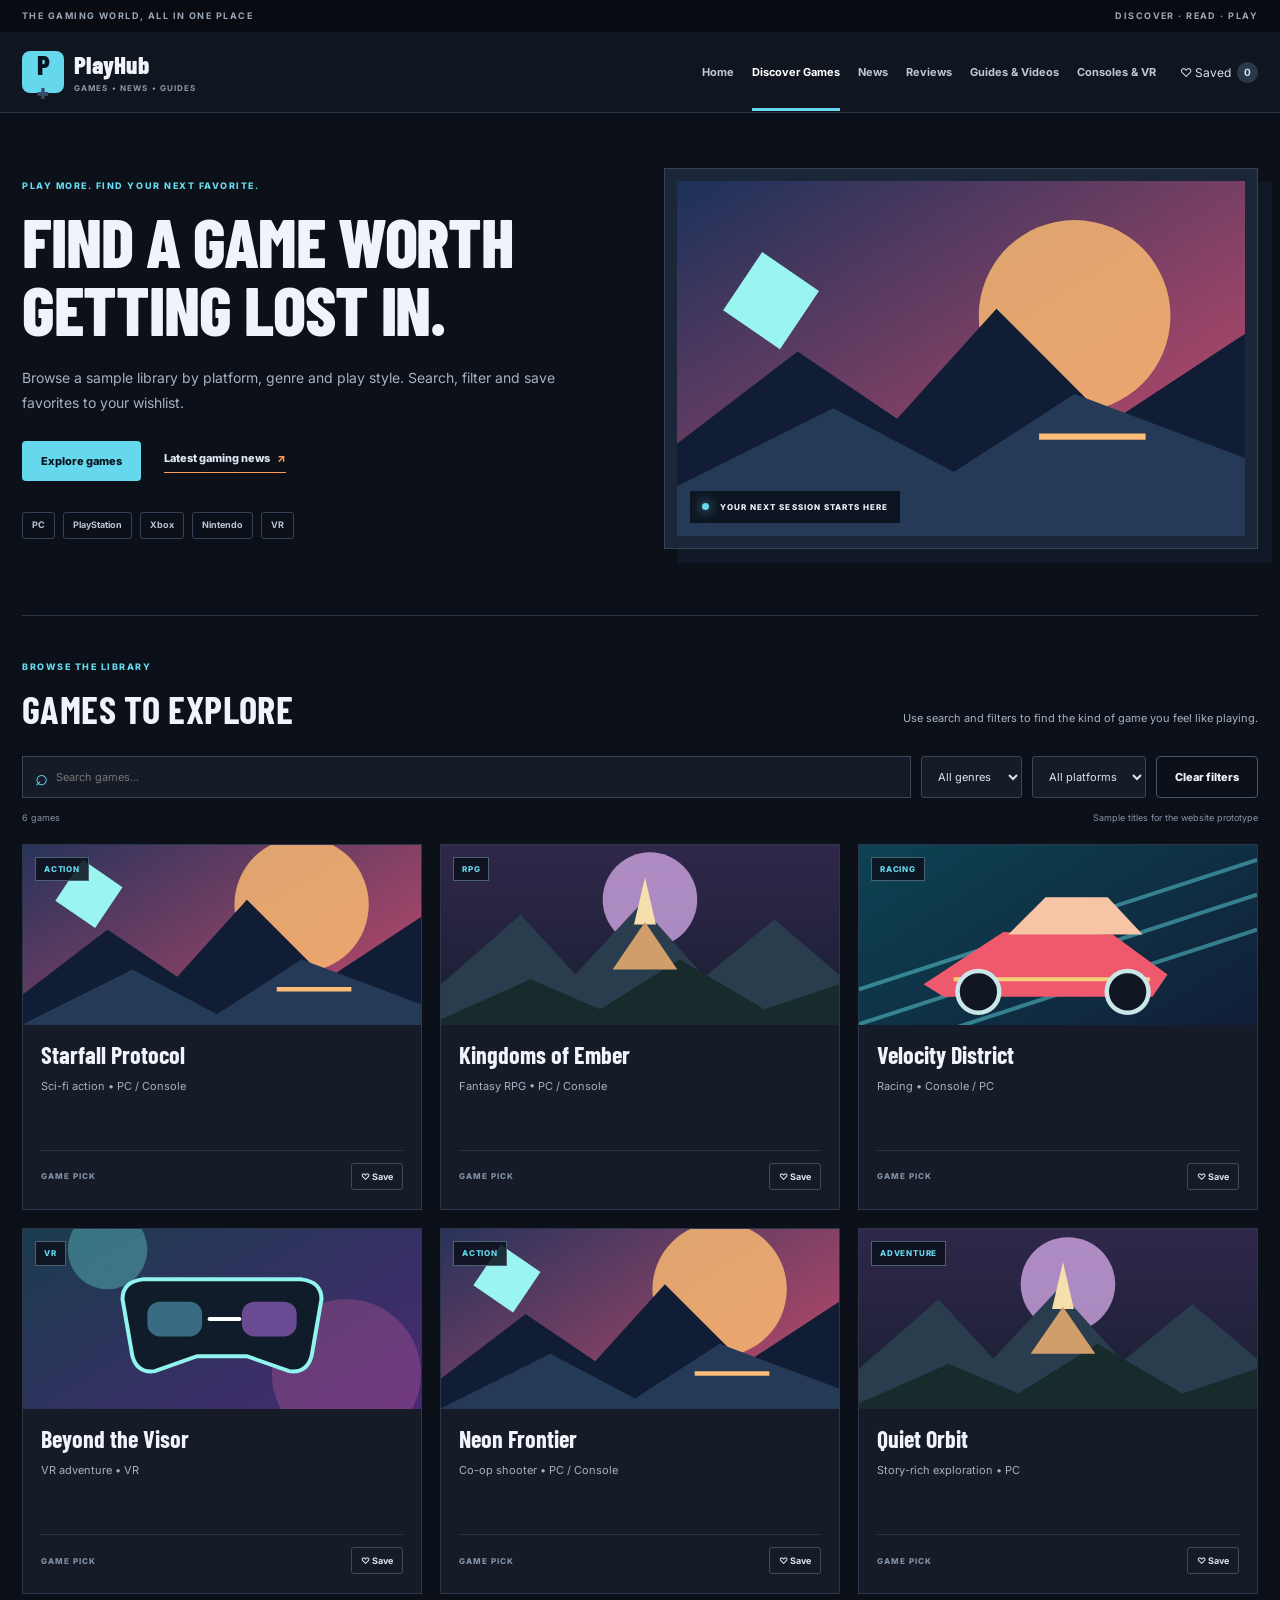
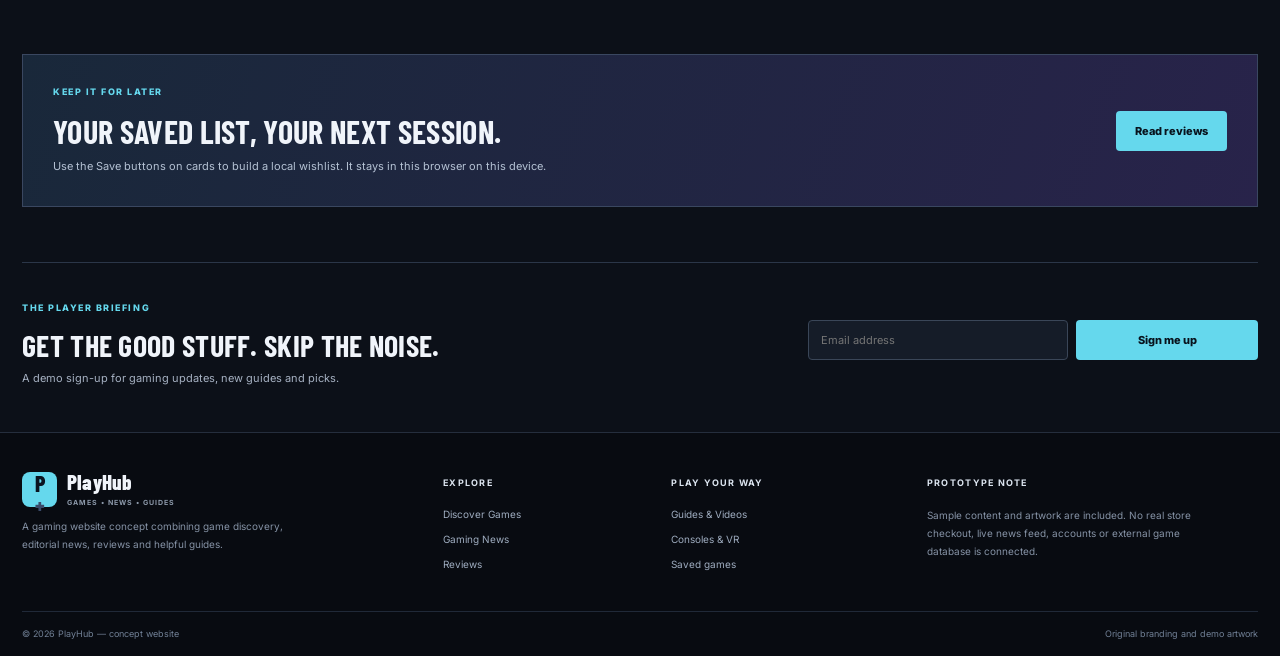
==== games.html @ 28f98ad9 "FirstCommit" ====
<!doctype html><html lang="en"><head><meta charset="utf-8"><meta name="viewport" content="width=device-width, initial-scale=1"><meta name="description" content="Browse a sample library by platform, genre and play style. Search, filter and save favorites to your wishlist."><title>Discover Games | PlayHub</title><link rel="preconnect" href="https://fonts.googleapis.com"><link rel="preconnect" href="https://fonts.gstatic.com" crossorigin><link href="https://fonts.googleapis.com/css2?family=Barlow+Condensed:wght@500;600;700;800&family=Inter:wght@400;500;600;700&display=swap" rel="stylesheet"><link rel="stylesheet" href="assets/style.css"></head><body>
<div class="topbar"><div class="wrap topbar-inner"><span>THE GAMING WORLD, ALL IN ONE PLACE</span><span>DISCOVER · READ · PLAY</span></div></div>
<header class="site-header"><div class="wrap header-inner"><a class="brand" href="index.html" aria-label="PlayHub home"><span class="brand-icon">P<span>+</span></span><span class="brand-name">PlayHub<small>GAMES • NEWS • GUIDES</small></span></a><button class="menu-toggle" aria-expanded="false" aria-label="Toggle menu">☰</button><nav class="nav" aria-label="Main navigation"><a href="index.html" >Home</a><a href="games.html" aria-current="page">Discover Games</a><a href="news.html" >News</a><a href="reviews.html" >Reviews</a><a href="guides.html" >Guides & Videos</a><a href="vr-consoles.html" >Consoles & VR</a></nav><a class="header-wishlist" href="games.html#content-grid">♡ <span>Saved</span> <b id="saved-count">0</b></a></div></header>
<main><div class="wrap"><section class="hero inner-hero">
      <div class="hero-copy"><p class="eyebrow">PLAY MORE. FIND YOUR NEXT FAVORITE.</p><h1>Find a game worth getting lost in.</h1><p>Browse a sample library by platform, genre and play style. Search, filter and save favorites to your wishlist.</p><div class="hero-actions"><a class="btn btn-primary" href="games.html">Explore games</a><a class="plain-link" href="news.html">Latest gaming news <span>↗</span></a></div><div class="hero-pills"><span>PC</span><span>PlayStation</span><span>Xbox</span><span>Nintendo</span><span>VR</span></div></div>
      <div class="hero-visual"><img src="assets/action.svg" alt="Original gaming-themed artwork"><div class="visual-caption"><span class="pulse"></span> YOUR NEXT SESSION STARTS HERE</div></div>
    </section><section class="section"><div class="section-head"><div><p class="eyebrow">BROWSE THE LIBRARY</p><h2>Games to explore</h2></div><p>Use search and filters to find the kind of game you feel like playing.</p></div><div class="filter-bar"><label class="search-box"><span>⌕</span><input id="game-search" type="search" placeholder="Search games..." aria-label="Search games"></label><select id="genre-filter" aria-label="Filter by genre"><option value="all">All genres</option><option>Action</option><option>RPG</option><option>Racing</option><option>VR</option><option>Adventure</option></select><select id="platform-filter" aria-label="Filter by platform"><option value="all">All platforms</option><option>PC</option><option>Console</option><option>VR</option></select><button class="btn btn-outline" id="clear-filters">Clear filters</button></div><div class="library-note"><span id="result-count">6 games</span><span>Sample titles for the website prototype</span></div><div class="content-grid" id="content-grid"><article class="content-card" data-title="starfall protocol" data-genre="Action" data-platform="Console"><div class="card-img"><img src="assets/action.svg" alt="" loading="lazy"><span class="tag">Action</span></div><div class="content-body"><h3>Starfall Protocol</h3><p>Sci-fi action • PC / Console</p><div class="card-bottom"><span class="meta">GAME PICK</span><button class="save-btn" type="button" aria-pressed="false" data-save="Starfall Protocol">♡ Save</button></div></div></article><article class="content-card" data-title="kingdoms of ember" data-genre="RPG" data-platform="Console"><div class="card-img"><img src="assets/rpg.svg" alt="" loading="lazy"><span class="tag">RPG</span></div><div class="content-body"><h3>Kingdoms of Ember</h3><p>Fantasy RPG • PC / Console</p><div class="card-bottom"><span class="meta">GAME PICK</span><button class="save-btn" type="button" aria-pressed="false" data-save="Kingdoms of Ember">♡ Save</button></div></div></article><article class="content-card" data-title="velocity district" data-genre="Racing" data-platform="Console"><div class="card-img"><img src="assets/racing.svg" alt="" loading="lazy"><span class="tag">Racing</span></div><div class="content-body"><h3>Velocity District</h3><p>Racing • Console / PC</p><div class="card-bottom"><span class="meta">GAME PICK</span><button class="save-btn" type="button" aria-pressed="false" data-save="Velocity District">♡ Save</button></div></div></article><article class="content-card" data-title="beyond the visor" data-genre="VR" data-platform="VR"><div class="card-img"><img src="assets/vr.svg" alt="" loading="lazy"><span class="tag">VR</span></div><div class="content-body"><h3>Beyond the Visor</h3><p>VR adventure • VR</p><div class="card-bottom"><span class="meta">GAME PICK</span><button class="save-btn" type="button" aria-pressed="false" data-save="Beyond the Visor">♡ Save</button></div></div></article><article class="content-card" data-title="neon frontier" data-genre="Action" data-platform="Console"><div class="card-img"><img src="assets/action.svg" alt="" loading="lazy"><span class="tag">Action</span></div><div class="content-body"><h3>Neon Frontier</h3><p>Co-op shooter • PC / Console</p><div class="card-bottom"><span class="meta">GAME PICK</span><button class="save-btn" type="button" aria-pressed="false" data-save="Neon Frontier">♡ Save</button></div></div></article><article class="content-card" data-title="quiet orbit" data-genre="Adventure" data-platform="PC"><div class="card-img"><img src="assets/rpg.svg" alt="" loading="lazy"><span class="tag">Adventure</span></div><div class="content-body"><h3>Quiet Orbit</h3><p>Story-rich exploration • PC</p><div class="card-bottom"><span class="meta">GAME PICK</span><button class="save-btn" type="button" aria-pressed="false" data-save="Quiet Orbit">♡ Save</button></div></div></article></div><p class="empty-state" id="empty-state" hidden>No matches found. Try another search or clear your filters.</p></section><section class="mini-callout"><div><p class="eyebrow">KEEP IT FOR LATER</p><h2>Your saved list, your next session.</h2><p>Use the Save buttons on cards to build a local wishlist. It stays in this browser on this device.</p></div><a class="btn btn-primary" href="reviews.html">Read reviews</a></section><section class="newsletter"><div><p class="eyebrow">THE PLAYER BRIEFING</p><h2>Get the good stuff. Skip the noise.</h2><p>A demo sign-up for gaming updates, new guides and picks.</p></div><form id="newsletter-form"><label class="sr-only" for="email">Email address</label><input id="email" type="email" required placeholder="Email address"><button class="btn btn-primary">Sign me up</button><p id="newsletter-note" role="status"></p></form></section></div></main>
<footer class="footer"><div class="wrap footer-main"><div><a class="brand brand-footer" href="index.html"><span class="brand-icon">P<span>+</span></span><span class="brand-name">PlayHub<small>GAMES • NEWS • GUIDES</small></span></a><p>A gaming website concept combining game discovery, editorial news, reviews and helpful guides.</p></div><div><h4>Explore</h4><a href="games.html">Discover Games</a><a href="news.html">Gaming News</a><a href="reviews.html">Reviews</a></div><div><h4>Play your way</h4><a href="guides.html">Guides & Videos</a><a href="vr-consoles.html">Consoles & VR</a><a href="games.html">Saved games</a></div><div><h4>Prototype note</h4><p>Sample content and artwork are included. No real store checkout, live news feed, accounts or external game database is connected.</p></div></div><div class="wrap footer-bottom"><span>© 2026 PlayHub — concept website</span><span>Original branding and demo artwork</span></div></footer><script src="assets/site.js"></script></body></html>
---- assets/style.css ----
:root{--bg:#0c1018;--panel:#151c28;--panel2:#1d2736;--ink:#f0f4fa;--muted:#a6b1c2;--line:#2b3648;--blue:#65d8ed;--orange:#ff9b55;--purple:#9b86ff;--sans:Inter,Arial,sans-serif;--display:"Barlow Condensed",Impact,sans-serif}
*{box-sizing:border-box}html{scroll-behavior:smooth}body{margin:0;background:var(--bg);color:var(--ink);font-family:var(--sans);line-height:1.6}a{color:inherit;text-decoration:none}img{display:block;width:100%;max-width:100%}.wrap{width:min(1240px,calc(100% - 44px));margin:0 auto}.topbar{background:#080b11;color:#9aa7b8;font-size:9px;letter-spacing:.16em;font-weight:700}.topbar-inner{display:flex;justify-content:space-between;padding:9px 0}.site-header{background:#101620;border-bottom:1px solid var(--line);position:sticky;top:0;z-index:20}.header-inner{display:flex;align-items:center;gap:24px;min-height:80px}.brand{display:flex;align-items:center;gap:10px;flex-shrink:0}.brand-icon{display:grid;place-items:center;width:42px;height:42px;background:var(--blue);color:#0a1420;font:800 27px var(--display);border-radius:8px;position:relative;line-height:1}.brand-icon span{color:#3a4a69}.brand-name{font:800 25px/1 var(--display);letter-spacing:.01em}.brand-name small{display:block;font:700 8px var(--sans);letter-spacing:.14em;color:#8d9aab;margin-top:6px}.nav{display:flex;align-items:center;gap:18px;margin-left:auto}.nav a{font-size:11px;font-weight:700;color:#bdc8d7;padding:30px 0 27px;border-bottom:3px solid transparent;white-space:nowrap}.nav a:hover,.nav a[aria-current=page]{color:#fff;border-color:var(--blue)}.header-wishlist{font-size:12px;color:#d9e3ef;white-space:nowrap}.header-wishlist b{display:inline-grid;place-items:center;background:#29384b;border-radius:50%;width:21px;height:21px;font-size:10px;margin-left:3px}.menu-toggle{display:none;background:transparent;color:white;border:1px solid var(--line);padding:8px 11px;border-radius:5px;font-size:18px}.hero{display:grid;grid-template-columns:1fr 1fr;gap:48px;align-items:center;padding:55px 0 66px}.home-hero{padding-top:64px}.eyebrow{font-size:9px;letter-spacing:.17em;color:var(--blue);font-weight:800;margin:0 0 14px}.hero h1{font:800 clamp(43px,5.4vw,72px)/.98 var(--display);text-transform:uppercase;letter-spacing:-.015em;margin:0 0 22px;max-width:620px}.hero-copy>p:not(.eyebrow){font-size:14px;color:var(--muted);max-width:540px;line-height:1.8}.hero-actions{display:flex;align-items:center;gap:23px;margin-top:26px;flex-wrap:wrap}.btn{display:inline-flex;align-items:center;justify-content:center;border:1px solid transparent;padding:12px 18px;border-radius:4px;font:800 11px var(--sans);cursor:pointer;transition:transform .2s,filter .2s}.btn:hover{transform:translateY(-2px);filter:brightness(1.1)}.btn-primary{background:var(--blue);color:#08131d}.btn-outline{border-color:#46566b;background:transparent;color:var(--ink)}.btn-light{background:#fff;color:#111722}.plain-link{font-size:11px;font-weight:800;color:#e0e8f2;border-bottom:1px solid var(--orange);padding-bottom:5px}.plain-link span{color:var(--orange);padding-left:5px}.hero-pills{display:flex;gap:8px;flex-wrap:wrap;margin-top:31px}.hero-pills span{font-size:9px;font-weight:700;color:#b8c4d5;border:1px solid #354155;padding:5px 9px;border-radius:3px}.hero-visual{position:relative;padding:12px;background:#1b2738;border:1px solid #354257;box-shadow:14px 14px 0 #101925}.hero-visual img{height:355px;object-fit:cover}.visual-caption{position:absolute;left:25px;bottom:25px;background:#0b111bdf;padding:10px 12px;font-size:8px;font-weight:800;letter-spacing:.13em}.pulse{display:inline-block;width:7px;height:7px;border-radius:50%;background:var(--blue);margin-right:8px;box-shadow:0 0 12px var(--blue)}.section{border-top:1px solid var(--line);padding:44px 0 60px}.section-head{display:flex;justify-content:space-between;align-items:end;gap:35px;margin-bottom:26px}.section-head h2,.dark-callout h2,.newsletter h2,.mini-callout h2{font:700 clamp(28px,3vw,39px)/1.08 var(--display);text-transform:uppercase;margin:0;letter-spacing:.01em}.section-head>p{font-size:11px;color:var(--muted);max-width:430px;margin:0 0 3px}.feature-grid{display:grid;grid-template-columns:repeat(3,minmax(0,1fr));gap:17px}.feature-card,.content-card{background:var(--panel);border:1px solid var(--line);min-width:0;transition:transform .2s,border-color .2s}.feature-card:hover,.content-card:hover{transform:translateY(-3px);border-color:#526b86}.card-img{position:relative;display:block;overflow:hidden;background:#1c2635}.card-img img{height:190px;object-fit:cover;transition:transform .3s}.feature-card:hover .card-img img,.content-card:hover .card-img img{transform:scale(1.03)}.feature-body,.content-body{padding:17px 18px 19px}.feature-body h3,.content-body h3{font:700 22px/1.1 var(--display);margin:0 0 9px}.feature-body p,.content-body p{font-size:11px;line-height:1.75;color:var(--muted);margin:0 0 17px}.feature-body .plain-link{display:inline-block;font-size:10px}.dark-callout,.mini-callout{display:flex;align-items:center;justify-content:space-between;gap:30px;background:linear-gradient(110deg,#19283a,#28234a);border:1px solid #3a4760;padding:30px;margin:0 0 55px}.dark-callout>div,.mini-callout>div{max-width:780px}.dark-callout h2,.mini-callout h2{font-size:32px}.dark-callout p:not(.eyebrow),.mini-callout p:not(.eyebrow){font-size:11px;color:#b5c2d4;margin:10px 0 0}.content-grid{display:grid;grid-template-columns:repeat(3,minmax(0,1fr));gap:18px}.content-card .card-img img{height:180px}.tag{position:absolute;top:12px;left:12px;background:#0b111bdc;color:var(--blue);padding:5px 8px;font-size:8px;font-weight:800;letter-spacing:.1em;text-transform:uppercase;border:1px solid #4a6173}.content-body h3{font-size:24px}.content-body p{min-height:56px}.card-bottom{display:flex;justify-content:space-between;align-items:center;border-top:1px solid #2a3545;padding-top:12px;gap:10px}.meta{font-size:8px;font-weight:800;letter-spacing:.13em;color:#8292a6}.save-btn{background:transparent;border:1px solid #3d4b60;color:#dbe4ef;padding:7px 9px;border-radius:3px;font:700 9px var(--sans);cursor:pointer}.save-btn[aria-pressed=true]{background:#203d49;border-color:var(--blue);color:var(--blue)}.filter-bar{display:flex;gap:10px;flex-wrap:wrap;margin:5px 0 13px}.search-box{display:flex;align-items:center;gap:8px;background:#151c28;border:1px solid #3a4658;padding:0 12px;flex:1;min-width:200px}.search-box span{font-size:22px;color:var(--blue)}.search-box input{width:100%;background:transparent;border:0;outline:0;color:white;padding:12px 0;font:11px var(--sans)}.filter-bar select{background:#151c28;border:1px solid #3a4658;color:#dbe5f2;padding:0 12px;min-height:42px;font:11px var(--sans);border-radius:3px}.filter-bar .btn{min-height:42px}.library-note{display:flex;justify-content:space-between;color:#8795a8;font-size:9px;margin-bottom:18px}.empty-state{color:#b5c2d4;padding:25px;background:var(--panel);border:1px dashed #526076;font-size:12px}.newsletter{display:flex;align-items:center;justify-content:space-between;gap:30px;border-top:1px solid var(--line);padding:38px 0 45px}.newsletter h2{font-size:30px}.newsletter>div>p:not(.eyebrow){font-size:11px;color:var(--muted);margin:8px 0 0}.newsletter form{display:grid;grid-template-columns:minmax(170px,260px) auto;gap:8px;max-width:450px;width:100%}.newsletter input{min-width:0;background:#151c28;border:1px solid #3a4658;padding:12px;color:#fff;border-radius:4px;font:11px var(--sans)}.newsletter form p{grid-column:1/-1;margin:0;font-size:10px;color:var(--blue)}.footer{background:#080b11;border-top:1px solid #252e3d}.footer-main{display:grid;grid-template-columns:1.4fr .7fr .8fr 1.2fr;gap:35px;padding:38px 0 30px}.brand-footer .brand-icon{width:35px;height:35px;font-size:22px}.brand-footer .brand-name{font-size:21px}.brand-footer .brand-name small{font-size:7px}.footer-main p{font-size:10px;line-height:1.8;color:#8592a5;max-width:290px}.footer-main h4{font-size:9px;letter-spacing:.14em;color:#dbe4ef;text-transform:uppercase;margin:5px 0 15px}.footer-main>div>a:not(.brand){display:block;font-size:10px;color:#9eacbf;margin:9px 0}.footer-main a:hover{color:var(--blue)}.footer-bottom{border-top:1px solid #202938;display:flex;justify-content:space-between;padding:15px 0;color:#718096;font-size:9px}.sr-only{position:absolute;width:1px;height:1px;overflow:hidden;clip:rect(0,0,0,0);white-space:nowrap}
@media(max-width:1050px){.nav{gap:11px}.nav a{font-size:10px}.header-inner{gap:15px}.hero{gap:28px}.hero-visual img{height:320px}.content-grid{gap:13px}}
@media(max-width:850px){.header-inner{min-height:72px}.menu-toggle{display:block;margin-left:auto}.nav{display:none;position:absolute;left:0;right:0;top:100%;padding:10px 22px 18px;background:#101620;border-bottom:1px solid var(--line);flex-direction:column;align-items:stretch;gap:0}.nav.open{display:flex}.nav a{padding:11px 0;border-bottom:1px solid #253042;font-size:12px}.header-wishlist{display:none}.hero{grid-template-columns:1fr;padding:42px 0 52px}.hero-copy{max-width:680px}.hero-visual img{height:320px}.section-head{align-items:start;flex-direction:column;gap:12px}.feature-grid,.content-grid{grid-template-columns:repeat(2,minmax(0,1fr))}.newsletter{align-items:flex-start;flex-direction:column}.newsletter form{max-width:540px}.footer-main{grid-template-columns:1fr 1fr}.dark-callout,.mini-callout{align-items:flex-start;flex-direction:column}}
@media(max-width:540px){.wrap{width:calc(100% - 30px)}.topbar-inner{font-size:7px;letter-spacing:.08em}.topbar-inner span:last-child{display:none}.brand-name{font-size:22px}.brand-icon{width:36px;height:36px;font-size:23px}.hero h1{font-size:49px}.hero-copy>p:not(.eyebrow){font-size:12px}.hero-visual img{height:250px}.feature-grid,.content-grid{grid-template-columns:1fr}.card-img img,.content-card .card-img img{height:205px}.feature-body,.content-body{padding:16px}.section{padding:34px 0 42px}.dark-callout,.mini-callout{padding:23px;margin-bottom:38px}.dark-callout h2,.mini-callout h2{font-size:28px}.newsletter form{grid-template-columns:1fr}.footer-main{grid-template-columns:1fr 1fr;gap:22px 16px}.footer-main>div:first-child,.footer-main>div:last-child{grid-column:1/-1}.footer-bottom{flex-direction:column;gap:4px}.filter-bar{display:grid;grid-template-columns:1fr 1fr}.search-box{grid-column:1/-1}.filter-bar .btn{grid-column:1/-1}.library-note{gap:10px}.library-note span:last-child{text-align:right}}
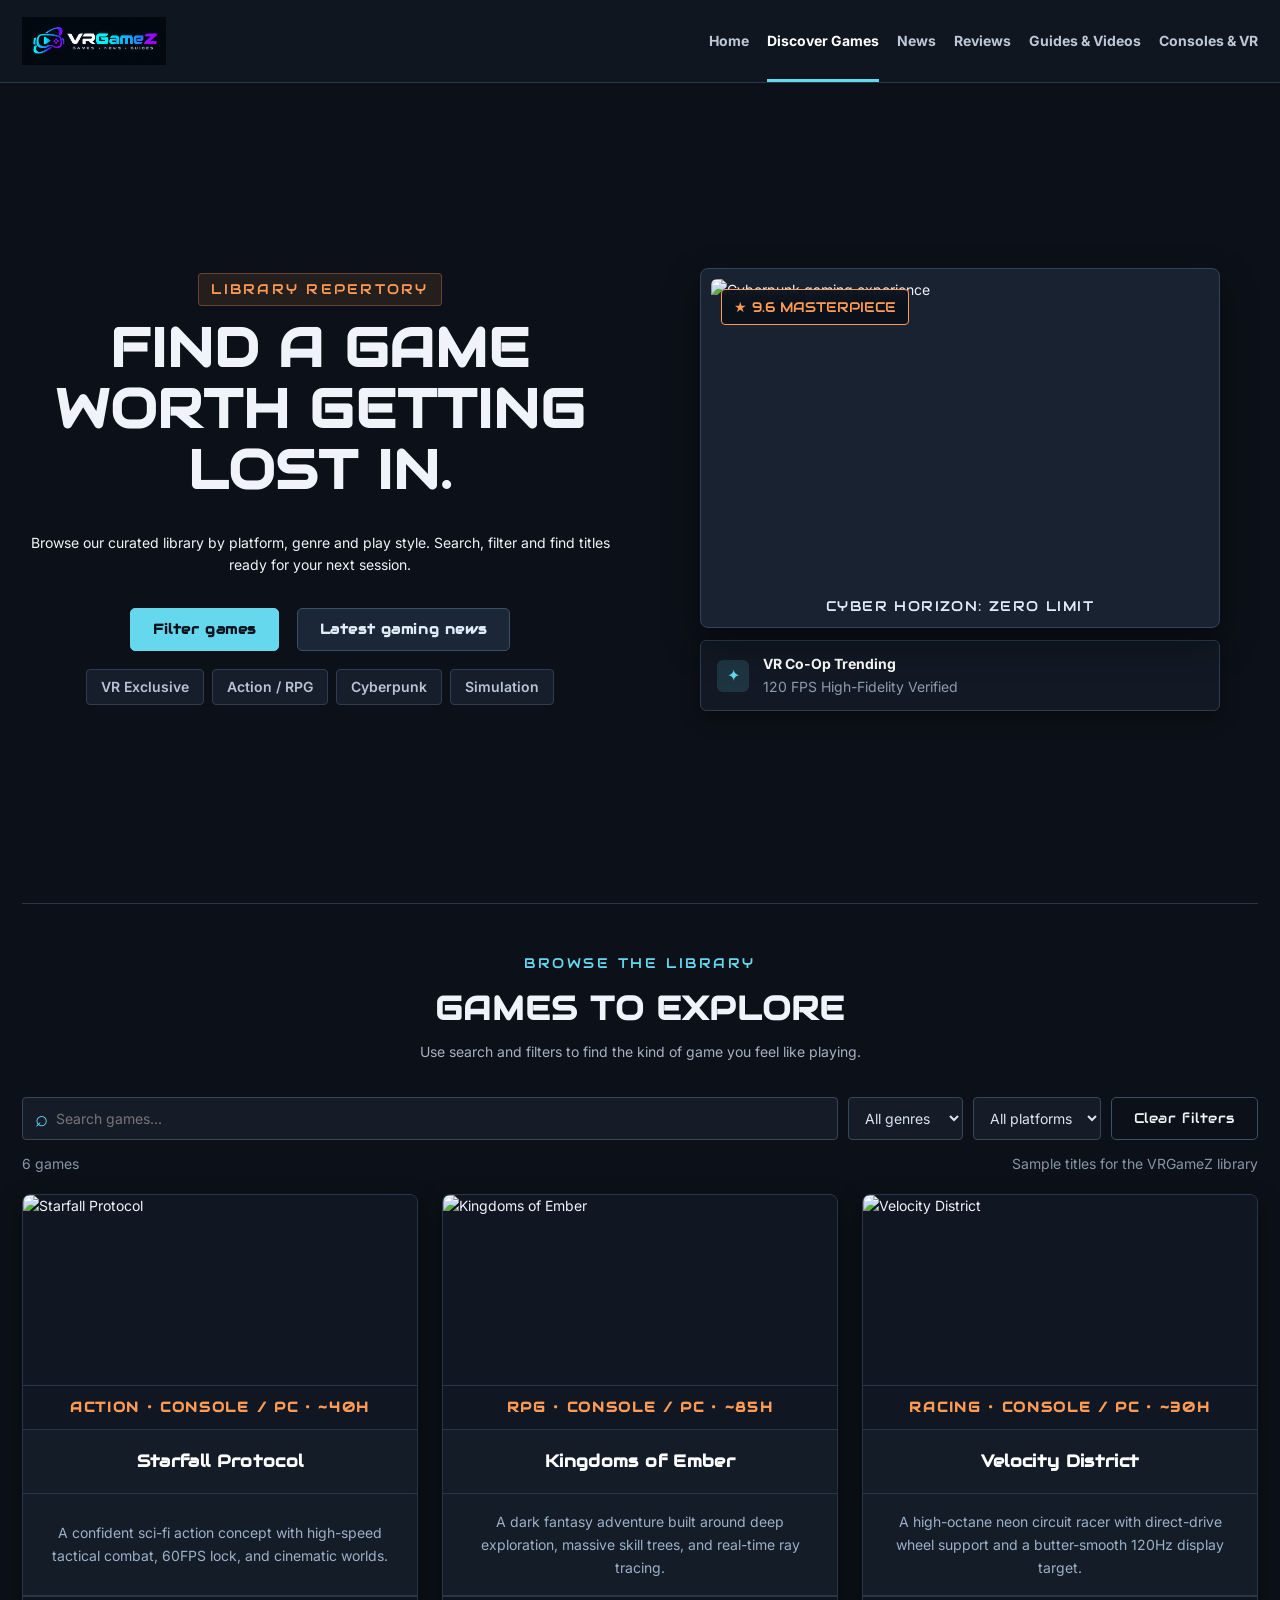
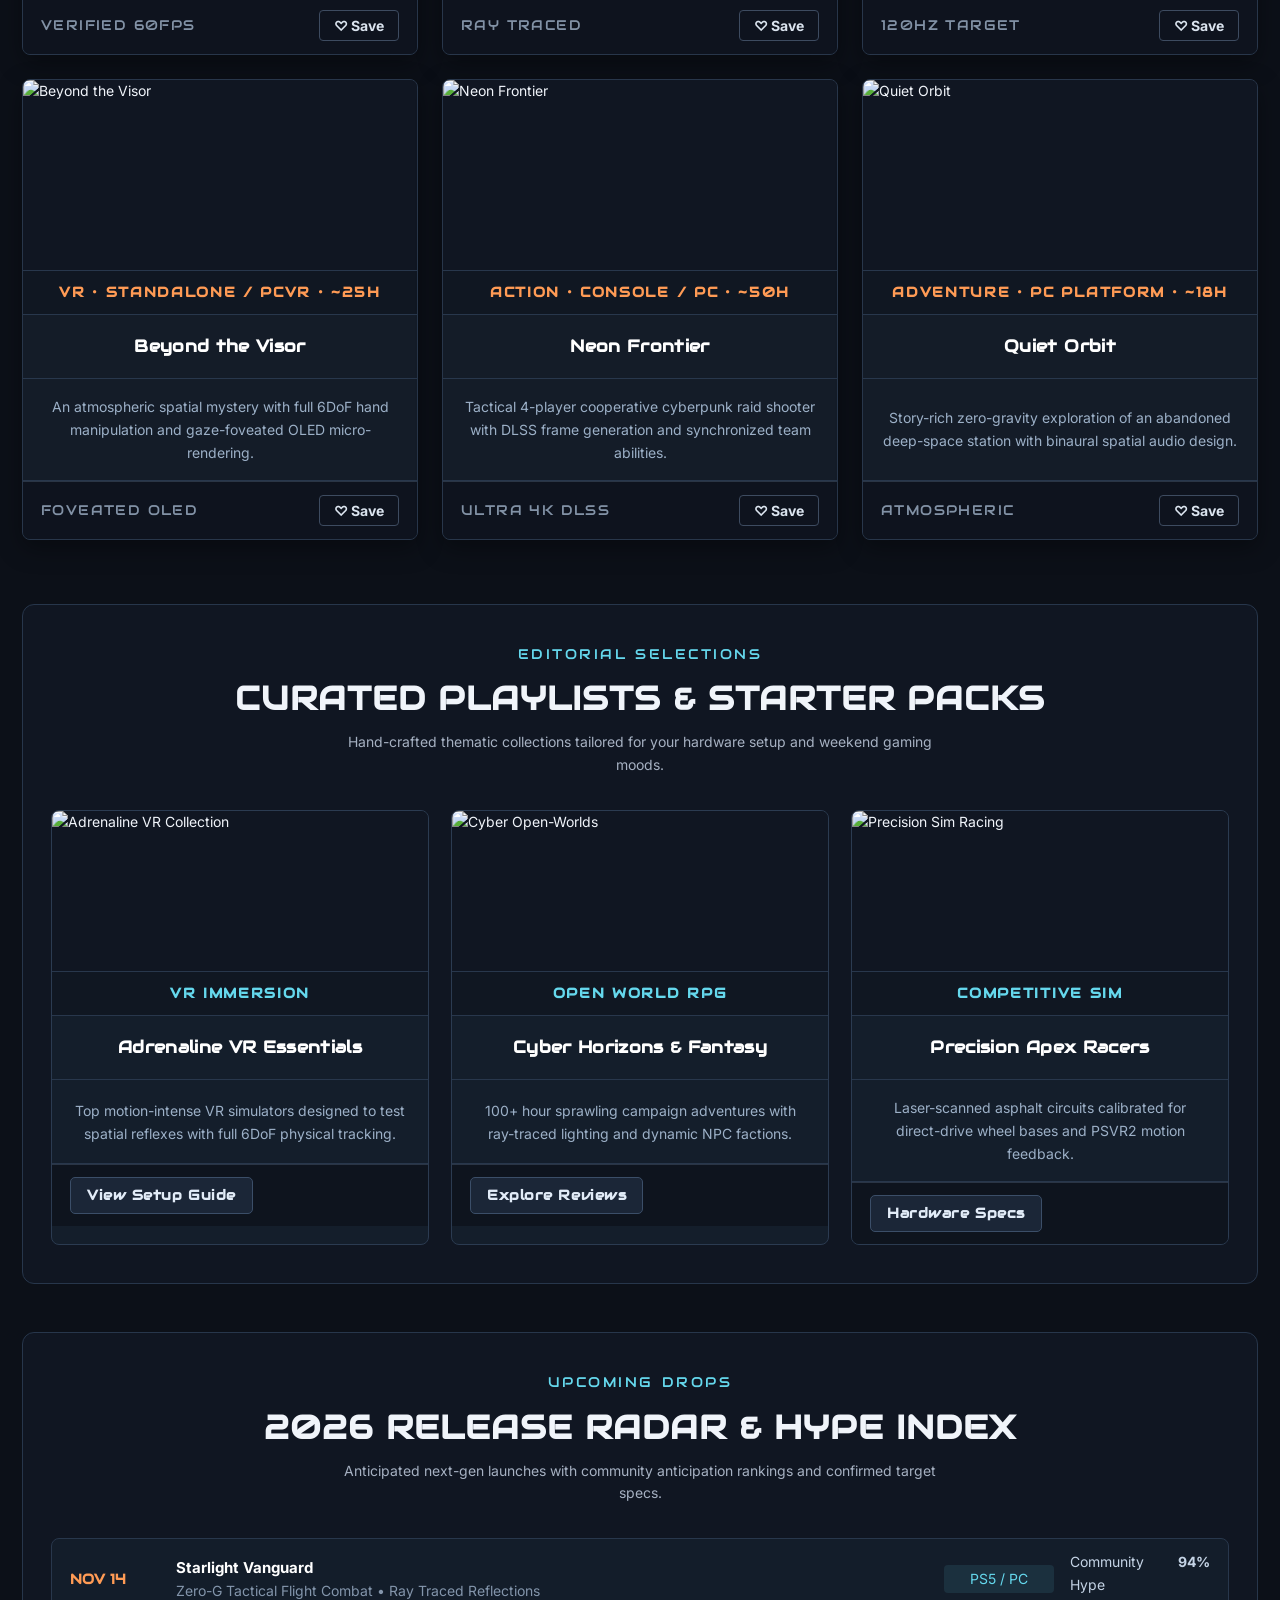
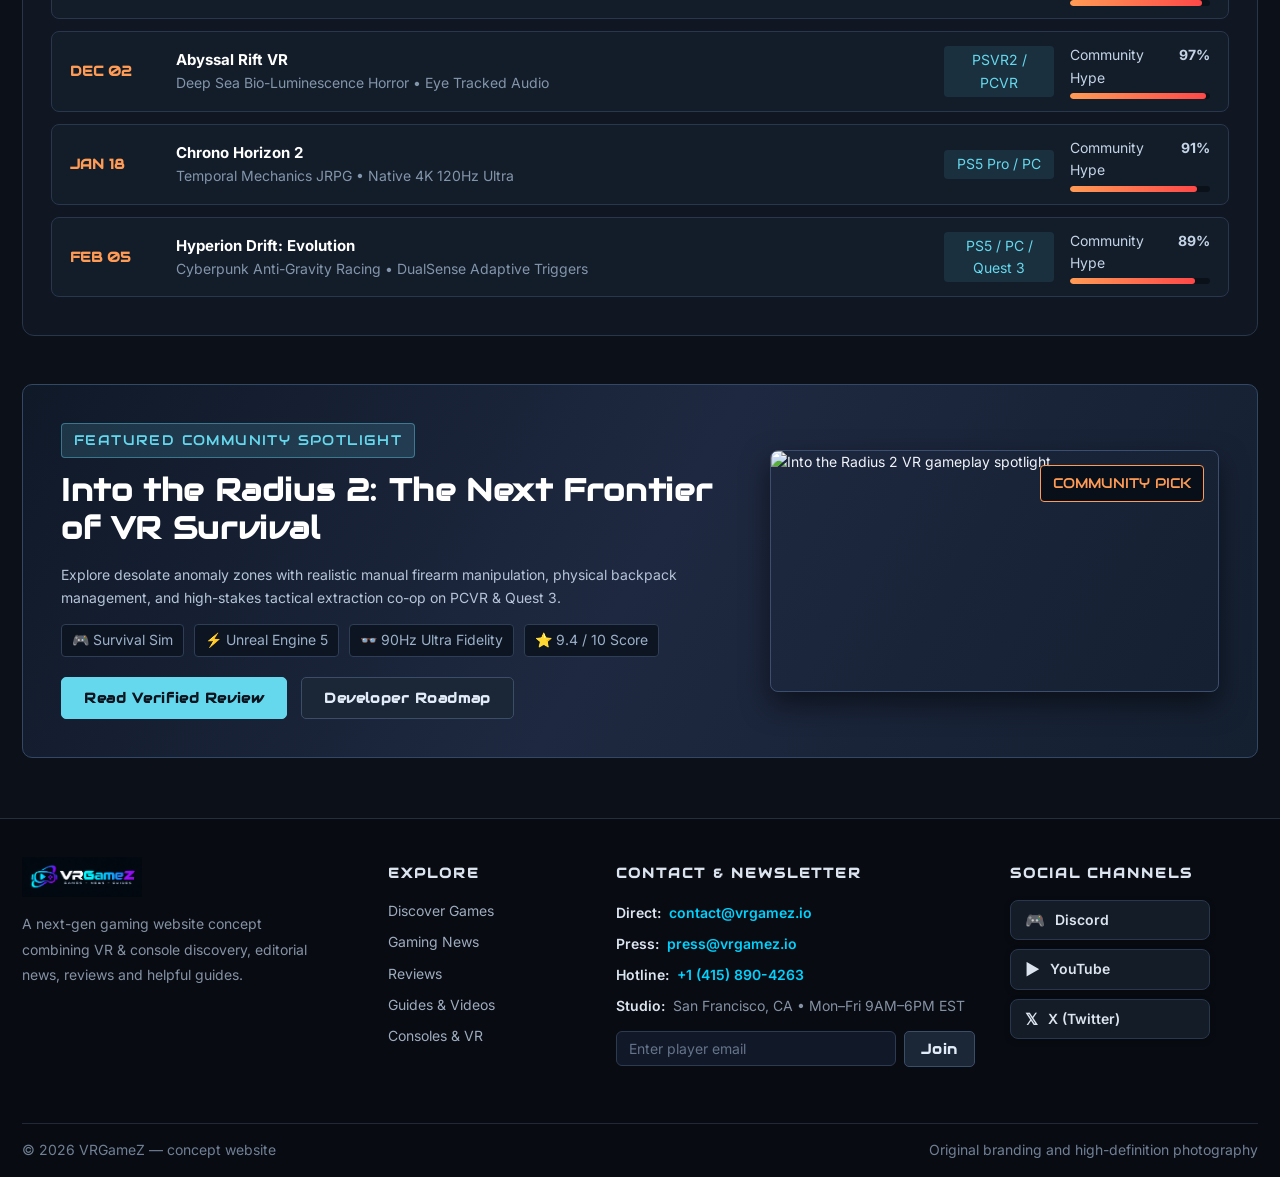
==== commit 6fdf1a4e: "secindcommit" ====
--- a/games.html
+++ b/games.html
@@ -1,8 +1,423 @@
-<!doctype html><html lang="en"><head><meta charset="utf-8"><meta name="viewport" content="width=device-width, initial-scale=1"><meta name="description" content="Browse a sample library by platform, genre and play style. Search, filter and save favorites to your wishlist."><title>Discover Games | PlayHub</title><link rel="preconnect" href="https://fonts.googleapis.com"><link rel="preconnect" href="https://fonts.gstatic.com" crossorigin><link href="https://fonts.googleapis.com/css2?family=Barlow+Condensed:wght@500;600;700;800&family=Inter:wght@400;500;600;700&display=swap" rel="stylesheet"><link rel="stylesheet" href="assets/style.css"></head><body>
-<div class="topbar"><div class="wrap topbar-inner"><span>THE GAMING WORLD, ALL IN ONE PLACE</span><span>DISCOVER · READ · PLAY</span></div></div>
-<header class="site-header"><div class="wrap header-inner"><a class="brand" href="index.html" aria-label="PlayHub home"><span class="brand-icon">P<span>+</span></span><span class="brand-name">PlayHub<small>GAMES • NEWS • GUIDES</small></span></a><button class="menu-toggle" aria-expanded="false" aria-label="Toggle menu">☰</button><nav class="nav" aria-label="Main navigation"><a href="index.html" >Home</a><a href="games.html" aria-current="page">Discover Games</a><a href="news.html" >News</a><a href="reviews.html" >Reviews</a><a href="guides.html" >Guides & Videos</a><a href="vr-consoles.html" >Consoles & VR</a></nav><a class="header-wishlist" href="games.html#content-grid">♡ <span>Saved</span> <b id="saved-count">0</b></a></div></header>
-<main><div class="wrap"><section class="hero inner-hero">
-      <div class="hero-copy"><p class="eyebrow">PLAY MORE. FIND YOUR NEXT FAVORITE.</p><h1>Find a game worth getting lost in.</h1><p>Browse a sample library by platform, genre and play style. Search, filter and save favorites to your wishlist.</p><div class="hero-actions"><a class="btn btn-primary" href="games.html">Explore games</a><a class="plain-link" href="news.html">Latest gaming news <span>↗</span></a></div><div class="hero-pills"><span>PC</span><span>PlayStation</span><span>Xbox</span><span>Nintendo</span><span>VR</span></div></div>
-      <div class="hero-visual"><img src="assets/action.svg" alt="Original gaming-themed artwork"><div class="visual-caption"><span class="pulse"></span> YOUR NEXT SESSION STARTS HERE</div></div>
-    </section><section class="section"><div class="section-head"><div><p class="eyebrow">BROWSE THE LIBRARY</p><h2>Games to explore</h2></div><p>Use search and filters to find the kind of game you feel like playing.</p></div><div class="filter-bar"><label class="search-box"><span>⌕</span><input id="game-search" type="search" placeholder="Search games..." aria-label="Search games"></label><select id="genre-filter" aria-label="Filter by genre"><option value="all">All genres</option><option>Action</option><option>RPG</option><option>Racing</option><option>VR</option><option>Adventure</option></select><select id="platform-filter" aria-label="Filter by platform"><option value="all">All platforms</option><option>PC</option><option>Console</option><option>VR</option></select><button class="btn btn-outline" id="clear-filters">Clear filters</button></div><div class="library-note"><span id="result-count">6 games</span><span>Sample titles for the website prototype</span></div><div class="content-grid" id="content-grid"><article class="content-card" data-title="starfall protocol" data-genre="Action" data-platform="Console"><div class="card-img"><img src="assets/action.svg" alt="" loading="lazy"><span class="tag">Action</span></div><div class="content-body"><h3>Starfall Protocol</h3><p>Sci-fi action • PC / Console</p><div class="card-bottom"><span class="meta">GAME PICK</span><button class="save-btn" type="button" aria-pressed="false" data-save="Starfall Protocol">♡ Save</button></div></div></article><article class="content-card" data-title="kingdoms of ember" data-genre="RPG" data-platform="Console"><div class="card-img"><img src="assets/rpg.svg" alt="" loading="lazy"><span class="tag">RPG</span></div><div class="content-body"><h3>Kingdoms of Ember</h3><p>Fantasy RPG • PC / Console</p><div class="card-bottom"><span class="meta">GAME PICK</span><button class="save-btn" type="button" aria-pressed="false" data-save="Kingdoms of Ember">♡ Save</button></div></div></article><article class="content-card" data-title="velocity district" data-genre="Racing" data-platform="Console"><div class="card-img"><img src="assets/racing.svg" alt="" loading="lazy"><span class="tag">Racing</span></div><div class="content-body"><h3>Velocity District</h3><p>Racing • Console / PC</p><div class="card-bottom"><span class="meta">GAME PICK</span><button class="save-btn" type="button" aria-pressed="false" data-save="Velocity District">♡ Save</button></div></div></article><article class="content-card" data-title="beyond the visor" data-genre="VR" data-platform="VR"><div class="card-img"><img src="assets/vr.svg" alt="" loading="lazy"><span class="tag">VR</span></div><div class="content-body"><h3>Beyond the Visor</h3><p>VR adventure • VR</p><div class="card-bottom"><span class="meta">GAME PICK</span><button class="save-btn" type="button" aria-pressed="false" data-save="Beyond the Visor">♡ Save</button></div></div></article><article class="content-card" data-title="neon frontier" data-genre="Action" data-platform="Console"><div class="card-img"><img src="assets/action.svg" alt="" loading="lazy"><span class="tag">Action</span></div><div class="content-body"><h3>Neon Frontier</h3><p>Co-op shooter • PC / Console</p><div class="card-bottom"><span class="meta">GAME PICK</span><button class="save-btn" type="button" aria-pressed="false" data-save="Neon Frontier">♡ Save</button></div></div></article><article class="content-card" data-title="quiet orbit" data-genre="Adventure" data-platform="PC"><div class="card-img"><img src="assets/rpg.svg" alt="" loading="lazy"><span class="tag">Adventure</span></div><div class="content-body"><h3>Quiet Orbit</h3><p>Story-rich exploration • PC</p><div class="card-bottom"><span class="meta">GAME PICK</span><button class="save-btn" type="button" aria-pressed="false" data-save="Quiet Orbit">♡ Save</button></div></div></article></div><p class="empty-state" id="empty-state" hidden>No matches found. Try another search or clear your filters.</p></section><section class="mini-callout"><div><p class="eyebrow">KEEP IT FOR LATER</p><h2>Your saved list, your next session.</h2><p>Use the Save buttons on cards to build a local wishlist. It stays in this browser on this device.</p></div><a class="btn btn-primary" href="reviews.html">Read reviews</a></section><section class="newsletter"><div><p class="eyebrow">THE PLAYER BRIEFING</p><h2>Get the good stuff. Skip the noise.</h2><p>A demo sign-up for gaming updates, new guides and picks.</p></div><form id="newsletter-form"><label class="sr-only" for="email">Email address</label><input id="email" type="email" required placeholder="Email address"><button class="btn btn-primary">Sign me up</button><p id="newsletter-note" role="status"></p></form></section></div></main>
-<footer class="footer"><div class="wrap footer-main"><div><a class="brand brand-footer" href="index.html"><span class="brand-icon">P<span>+</span></span><span class="brand-name">PlayHub<small>GAMES • NEWS • GUIDES</small></span></a><p>A gaming website concept combining game discovery, editorial news, reviews and helpful guides.</p></div><div><h4>Explore</h4><a href="games.html">Discover Games</a><a href="news.html">Gaming News</a><a href="reviews.html">Reviews</a></div><div><h4>Play your way</h4><a href="guides.html">Guides & Videos</a><a href="vr-consoles.html">Consoles & VR</a><a href="games.html">Saved games</a></div><div><h4>Prototype note</h4><p>Sample content and artwork are included. No real store checkout, live news feed, accounts or external game database is connected.</p></div></div><div class="wrap footer-bottom"><span>© 2026 PlayHub — concept website</span><span>Original branding and demo artwork</span></div></footer><script src="assets/site.js"></script></body></html>+<!doctype html>
+<html lang="en">
+<head>
+  <meta charset="utf-8">
+  <meta name="viewport" content="width=device-width, initial-scale=1">
+  <meta name="description" content="Browse the VRGameZ library by platform, genre and play style. Search, filter and save favorites to your wishlist.">
+  <title>Discover Games | VRGameZ</title>
+  <link rel="icon" type="image/png" href="assets/favicon.png">
+  <link rel="shortcut icon" href="assets/favicon.png">
+  <link rel="apple-touch-icon" href="assets/favicon.png">
+  <link rel="preconnect" href="https://fonts.googleapis.com">
+  <link rel="preconnect" href="https://fonts.gstatic.com" crossorigin>
+  <link href="https://fonts.googleapis.com/css2?family=Audiowide&family=Inter:wght@400;500;600;700&display=swap" rel="stylesheet">
+  <link rel="stylesheet" href="assets/style.css">
+</head>
+<body>
+  <header class="site-header">
+    <div class="wrap header-inner">
+      <a class="brand" href="index.html" aria-label="VRGameZ home">
+        <img class="brand-logo" src="assets/logo.png" alt="VRGameZ">
+      </a>
+      <button class="menu-toggle" aria-expanded="false" aria-label="Toggle menu">☰</button>
+      <nav class="nav" aria-label="Main navigation">
+        <a href="index.html">Home</a>
+        <a href="games.html" aria-current="page">Discover Games</a>
+        <a href="news.html">News</a>
+        <a href="reviews.html">Reviews</a>
+        <a href="guides.html">Guides &amp; Videos</a>
+        <a href="vr-consoles.html">Consoles &amp; VR</a>
+      </nav>
+    </div>
+  </header>
+
+  <main>
+    <div class="wrap">
+      <section class="hero games-hero hero-bento">
+        <div class="bento-copy">
+          <span class="bento-tag">LIBRARY REPERTORY</span>
+          <h1>Find a game worth getting lost in.</h1>
+          <p>Browse our curated library by platform, genre and play style. Search, filter and find titles ready for your next session.</p>
+          <div class="bento-actions">
+            <a class="btn btn-primary" href="#content-grid">Filter games</a>
+            <a class="btn btn-secondary" href="news.html">Latest gaming news</a>
+          </div>
+          <div class="bento-quick-genres">
+            <span class="genre-pill">VR Exclusive</span>
+            <span class="genre-pill">Action / RPG</span>
+            <span class="genre-pill">Cyberpunk</span>
+            <span class="genre-pill">Simulation</span>
+          </div>
+        </div>
+        <div class="bento-showcase">
+          <div class="bento-card-main">
+            <img src="https://images.unsplash.com/photo-1607604276583-eef5d076aa5f?auto=format&fit=crop&w=1200&q=80" alt="Cyberpunk gaming experience" loading="eager">
+            <div class="bento-card-badge">★ 9.6 MASTERPIECE</div>
+            <div class="bento-card-title">CYBER HORIZON: ZERO LIMIT</div>
+          </div>
+          <div class="bento-card-sub">
+            <div class="bento-sub-icon">✦</div>
+            <div class="bento-sub-text">
+              <strong>VR Co-Op Trending</strong>
+              <span>120 FPS High-Fidelity Verified</span>
+            </div>
+          </div>
+        </div>
+      </section>
+
+      <section class="section">
+        <div class="section-head">
+          <div>
+            <p class="eyebrow">BROWSE THE LIBRARY</p>
+            <h2>Games to explore</h2>
+          </div>
+          <p>Use search and filters to find the kind of game you feel like playing.</p>
+        </div>
+
+        <div class="filter-bar">
+          <label class="search-box">
+            <span>⌕</span>
+            <input id="game-search" type="search" placeholder="Search games..." aria-label="Search games">
+          </label>
+          <select id="genre-filter" aria-label="Filter by genre">
+            <option value="all">All genres</option>
+            <option>Action</option>
+            <option>RPG</option>
+            <option>Racing</option>
+            <option>VR</option>
+            <option>Adventure</option>
+          </select>
+          <select id="platform-filter" aria-label="Filter by platform">
+            <option value="all">All platforms</option>
+            <option>PC</option>
+            <option>Console</option>
+            <option>VR</option>
+          </select>
+          <button class="btn btn-outline" id="clear-filters">Clear filters</button>
+        </div>
+
+        <div class="library-note">
+          <span id="result-count">6 games</span>
+          <span>Sample titles for the VRGameZ library</span>
+        </div>
+
+        <div class="content-grid games-catalog-grid" id="content-grid">
+          <article class="content-card game-catalog-card" data-title="starfall protocol" data-genre="Action" data-platform="Console">
+            <div class="card-img">
+              <img src="https://images.unsplash.com/photo-1538481199705-c710c4e965fc?auto=format&fit=crop&w=800&q=80" alt="Starfall Protocol" loading="lazy">
+            </div>
+            <div class="card-eyebrow-row">
+              <span class="card-eyebrow">Action • Console / PC • ~40h</span>
+            </div>
+            <div class="card-heading-row">
+              <h3 class="card-heading">Starfall Protocol</h3>
+            </div>
+            <div class="card-subheading-row">
+              <p class="card-subheading">A confident sci-fi action concept with high-speed tactical combat, 60FPS lock, and cinematic worlds.</p>
+            </div>
+            <div class="card-bottom">
+              <span class="meta">VERIFIED 60FPS</span>
+              <button class="save-btn" type="button" aria-pressed="false" data-save="Starfall Protocol">♡ Save</button>
+            </div>
+          </article>
+
+          <article class="content-card game-catalog-card" data-title="kingdoms of ember" data-genre="RPG" data-platform="Console">
+            <div class="card-img">
+              <img src="https://images.unsplash.com/photo-1578632767115-351597cf2477?auto=format&fit=crop&w=800&q=80" alt="Kingdoms of Ember" loading="lazy">
+            </div>
+            <div class="card-eyebrow-row">
+              <span class="card-eyebrow">RPG • Console / PC • ~85h</span>
+            </div>
+            <div class="card-heading-row">
+              <h3 class="card-heading">Kingdoms of Ember</h3>
+            </div>
+            <div class="card-subheading-row">
+              <p class="card-subheading">A dark fantasy adventure built around deep exploration, massive skill trees, and real-time ray tracing.</p>
+            </div>
+            <div class="card-bottom">
+              <span class="meta">RAY TRACED</span>
+              <button class="save-btn" type="button" aria-pressed="false" data-save="Kingdoms of Ember">♡ Save</button>
+            </div>
+          </article>
+
+          <article class="content-card game-catalog-card" data-title="velocity district" data-genre="Racing" data-platform="Console">
+            <div class="card-img">
+              <img src="https://images.unsplash.com/photo-1518709268805-4e9042af9f23?auto=format&fit=crop&w=800&q=80" alt="Velocity District" loading="lazy">
+            </div>
+            <div class="card-eyebrow-row">
+              <span class="card-eyebrow">Racing • Console / PC • ~30h</span>
+            </div>
+            <div class="card-heading-row">
+              <h3 class="card-heading">Velocity District</h3>
+            </div>
+            <div class="card-subheading-row">
+              <p class="card-subheading">A high-octane neon circuit racer with direct-drive wheel support and a butter-smooth 120Hz display target.</p>
+            </div>
+            <div class="card-bottom">
+              <span class="meta">120HZ TARGET</span>
+              <button class="save-btn" type="button" aria-pressed="false" data-save="Velocity District">♡ Save</button>
+            </div>
+          </article>
+
+          <article class="content-card game-catalog-card" data-title="beyond the visor" data-genre="VR" data-platform="VR">
+            <div class="card-img">
+              <img src="https://images.unsplash.com/photo-1592478411213-6153e4ebc07d?auto=format&fit=crop&w=800&q=80" alt="Beyond the Visor" loading="lazy">
+            </div>
+            <div class="card-eyebrow-row">
+              <span class="card-eyebrow">VR • Standalone / PCVR • ~25h</span>
+            </div>
+            <div class="card-heading-row">
+              <h3 class="card-heading">Beyond the Visor</h3>
+            </div>
+            <div class="card-subheading-row">
+              <p class="card-subheading">An atmospheric spatial mystery with full 6DoF hand manipulation and gaze-foveated OLED micro-rendering.</p>
+            </div>
+            <div class="card-bottom">
+              <span class="meta">FOVEATED OLED</span>
+              <button class="save-btn" type="button" aria-pressed="false" data-save="Beyond the Visor">♡ Save</button>
+            </div>
+          </article>
+
+          <article class="content-card game-catalog-card" data-title="neon frontier" data-genre="Action" data-platform="Console">
+            <div class="card-img">
+              <img src="https://images.unsplash.com/photo-1614064641938-3bbee52942c7?auto=format&fit=crop&w=800&q=80" alt="Neon Frontier" loading="lazy">
+            </div>
+            <div class="card-eyebrow-row">
+              <span class="card-eyebrow">Action • Console / PC • ~50h</span>
+            </div>
+            <div class="card-heading-row">
+              <h3 class="card-heading">Neon Frontier</h3>
+            </div>
+            <div class="card-subheading-row">
+              <p class="card-subheading">Tactical 4-player cooperative cyberpunk raid shooter with DLSS frame generation and synchronized team abilities.</p>
+            </div>
+            <div class="card-bottom">
+              <span class="meta">ULTRA 4K DLSS</span>
+              <button class="save-btn" type="button" aria-pressed="false" data-save="Neon Frontier">♡ Save</button>
+            </div>
+          </article>
+
+          <article class="content-card game-catalog-card" data-title="quiet orbit" data-genre="Adventure" data-platform="PC">
+            <div class="card-img">
+              <img src="https://images.unsplash.com/photo-1509198397868-475647b2a1e5?auto=format&fit=crop&w=800&q=80" alt="Quiet Orbit" loading="lazy">
+            </div>
+            <div class="card-eyebrow-row">
+              <span class="card-eyebrow">Adventure • PC Platform • ~18h</span>
+            </div>
+            <div class="card-heading-row">
+              <h3 class="card-heading">Quiet Orbit</h3>
+            </div>
+            <div class="card-subheading-row">
+              <p class="card-subheading">Story-rich zero-gravity exploration of an abandoned deep-space station with binaural spatial audio design.</p>
+            </div>
+            <div class="card-bottom">
+              <span class="meta">ATMOSPHERIC</span>
+              <button class="save-btn" type="button" aria-pressed="false" data-save="Quiet Orbit">♡ Save</button>
+            </div>
+          </article>
+        </div>
+
+        <p class="empty-state" id="empty-state" hidden>No matches found. Try another search or clear your filters.</p>
+      </section>
+
+      <section class="games-curated-playlists">
+        <div class="section-head">
+          <div>
+            <p class="eyebrow">EDITORIAL SELECTIONS</p>
+            <h2>Curated Playlists &amp; Starter Packs</h2>
+          </div>
+          <p>Hand-crafted thematic collections tailored for your hardware setup and weekend gaming moods.</p>
+        </div>
+        <div class="playlist-grid">
+          <div class="playlist-card">
+            <div class="card-img">
+              <img src="https://images.unsplash.com/photo-1592478411213-6153e4ebc07d?auto=format&fit=crop&w=800&q=80" alt="Adrenaline VR Collection" loading="lazy">
+            </div>
+            <div class="card-eyebrow-row">
+              <span class="card-eyebrow">VR IMMERSION</span>
+            </div>
+            <div class="card-heading-row">
+              <h3 class="card-heading">Adrenaline VR Essentials</h3>
+            </div>
+            <div class="card-subheading-row">
+              <p class="card-subheading">Top motion-intense VR simulators designed to test spatial reflexes with full 6DoF physical tracking.</p>
+            </div>
+            <div class="card-bottom">
+              <a class="btn btn-secondary btn-sm" href="guides.html">View Setup Guide</a>
+            </div>
+          </div>
+          <div class="playlist-card">
+            <div class="card-img">
+              <img src="https://images.unsplash.com/photo-1578632767115-351597cf2477?auto=format&fit=crop&w=800&q=80" alt="Cyber Open-Worlds" loading="lazy">
+            </div>
+            <div class="card-eyebrow-row">
+              <span class="card-eyebrow">OPEN WORLD RPG</span>
+            </div>
+            <div class="card-heading-row">
+              <h3 class="card-heading">Cyber Horizons &amp; Fantasy</h3>
+            </div>
+            <div class="card-subheading-row">
+              <p class="card-subheading">100+ hour sprawling campaign adventures with ray-traced lighting and dynamic NPC factions.</p>
+            </div>
+            <div class="card-bottom">
+              <a class="btn btn-secondary btn-sm" href="reviews.html">Explore Reviews</a>
+            </div>
+          </div>
+          <div class="playlist-card">
+            <div class="card-img">
+              <img src="https://images.unsplash.com/photo-1518709268805-4e9042af9f23?auto=format&fit=crop&w=800&q=80" alt="Precision Sim Racing" loading="lazy">
+            </div>
+            <div class="card-eyebrow-row">
+              <span class="card-eyebrow">COMPETITIVE SIM</span>
+            </div>
+            <div class="card-heading-row">
+              <h3 class="card-heading">Precision Apex Racers</h3>
+            </div>
+            <div class="card-subheading-row">
+              <p class="card-subheading">Laser-scanned asphalt circuits calibrated for direct-drive wheel bases and PSVR2 motion feedback.</p>
+            </div>
+            <div class="card-bottom">
+              <a class="btn btn-secondary btn-sm" href="vr-consoles.html">Hardware Specs</a>
+            </div>
+          </div>
+        </div>
+      </section>
+
+      <section class="games-release-calendar">
+        <div class="section-head">
+          <div>
+            <p class="eyebrow">UPCOMING DROPS</p>
+            <h2>2026 Release Radar &amp; Hype Index</h2>
+          </div>
+          <p>Anticipated next-gen launches with community anticipation rankings and confirmed target specs.</p>
+        </div>
+        <div class="release-timeline">
+          <div class="timeline-row">
+            <span class="timeline-date">NOV 14</span>
+            <div class="timeline-title">
+              <strong>Starlight Vanguard</strong>
+              <span>Zero-G Tactical Flight Combat • Ray Traced Reflections</span>
+            </div>
+            <span class="timeline-platform">PS5 / PC</span>
+            <div class="hype-meter-wrap">
+              <div class="hype-label"><span>Community Hype</span><strong>94%</strong></div>
+              <div class="hype-bar"><div class="hype-fill" style="width: 94%;"></div></div>
+            </div>
+          </div>
+          <div class="timeline-row">
+            <span class="timeline-date">DEC 02</span>
+            <div class="timeline-title">
+              <strong>Abyssal Rift VR</strong>
+              <span>Deep Sea Bio-Luminescence Horror • Eye Tracked Audio</span>
+            </div>
+            <span class="timeline-platform">PSVR2 / PCVR</span>
+            <div class="hype-meter-wrap">
+              <div class="hype-label"><span>Community Hype</span><strong>97%</strong></div>
+              <div class="hype-bar"><div class="hype-fill" style="width: 97%;"></div></div>
+            </div>
+          </div>
+          <div class="timeline-row">
+            <span class="timeline-date">JAN 18</span>
+            <div class="timeline-title">
+              <strong>Chrono Horizon 2</strong>
+              <span>Temporal Mechanics JRPG • Native 4K 120Hz Ultra</span>
+            </div>
+            <span class="timeline-platform">PS5 Pro / PC</span>
+            <div class="hype-meter-wrap">
+              <div class="hype-label"><span>Community Hype</span><strong>91%</strong></div>
+              <div class="hype-bar"><div class="hype-fill" style="width: 91%;"></div></div>
+            </div>
+          </div>
+          <div class="timeline-row">
+            <span class="timeline-date">FEB 05</span>
+            <div class="timeline-title">
+              <strong>Hyperion Drift: Evolution</strong>
+              <span>Cyberpunk Anti-Gravity Racing • DualSense Adaptive Triggers</span>
+            </div>
+            <span class="timeline-platform">PS5 / PC / Quest 3</span>
+            <div class="hype-meter-wrap">
+              <div class="hype-label"><span>Community Hype</span><strong>89%</strong></div>
+              <div class="hype-bar"><div class="hype-fill" style="width: 89%;"></div></div>
+            </div>
+          </div>
+        </div>
+      </section>
+
+      <section class="spotlight-banner">
+        <div class="spotlight-copy">
+          <span class="spotlight-badge">FEATURED COMMUNITY SPOTLIGHT</span>
+          <h2>Into the Radius 2: The Next Frontier of VR Survival</h2>
+          <p>Explore desolate anomaly zones with realistic manual firearm manipulation, physical backpack management, and high-stakes tactical extraction co-op on PCVR &amp; Quest 3.</p>
+          <div class="spotlight-tags">
+            <span>🎮 Survival Sim</span>
+            <span>⚡ Unreal Engine 5</span>
+            <span>👓 90Hz Ultra Fidelity</span>
+            <span>⭐ 9.4 / 10 Score</span>
+          </div>
+          <div class="spotlight-actions" style="display: flex; gap: 14px; margin-top: 6px; flex-wrap: wrap;">
+            <a class="btn btn-primary" href="reviews.html">Read Verified Review</a>
+            <a class="btn btn-secondary" href="news.html">Developer Roadmap</a>
+          </div>
+        </div>
+        <div class="spotlight-visual">
+          <img src="https://images.unsplash.com/photo-1542751371-adc38448a05e?auto=format&fit=crop&w=800&q=80" alt="Into the Radius 2 VR gameplay spotlight" loading="lazy">
+          <span class="spotlight-visual-badge">COMMUNITY PICK</span>
+        </div>
+      </section>
+    </div>
+  </main>
+
+  <footer class="footer">
+    <div class="wrap footer-main">
+      <div>
+        <a class="brand brand-footer" href="index.html" aria-label="VRGameZ home">
+          <img class="brand-logo brand-logo-footer" src="assets/logo.png" alt="VRGameZ">
+        </a>
+        <p>A next-gen gaming website concept combining VR &amp; console discovery, editorial news, reviews and helpful guides.</p>
+      </div>
+      <div>
+        <h4>Explore</h4>
+        <a href="games.html">Discover Games</a>
+        <a href="news.html">Gaming News</a>
+        <a href="reviews.html">Reviews</a>
+        <a href="guides.html">Guides &amp; Videos</a>
+        <a href="vr-consoles.html">Consoles &amp; VR</a>
+      </div>
+      <div>
+        <h4>Contact &amp; Newsletter</h4>
+        <div class="footer-contact-details">
+          <p class="footer-contact-item"><strong>Direct:</strong> <a href="mailto:contact@vrgamez.io" class="footer-email-link">contact@vrgamez.io</a></p>
+          <p class="footer-contact-item"><strong>Press:</strong> <a href="mailto:press@vrgamez.io" class="footer-email-link">press@vrgamez.io</a></p>
+          <p class="footer-contact-item"><strong>Hotline:</strong> <a href="tel:+14158904263" class="footer-phone-link">+1 (415) 890-4263</a></p>
+          <p class="footer-contact-item"><strong>Studio:</strong> San Francisco, CA &bull; Mon&ndash;Fri 9AM&ndash;6PM EST</p>
+        </div>
+        <form class="footer-newsletter-bar">
+          <input class="footer-email-input" type="email" required placeholder="Enter player email" aria-label="Player email address">
+          <button class="btn btn-secondary btn-sm" type="submit">Join</button>
+        </form>
+        <span class="footer-newsletter-status" role="status"></span>
+      </div>
+      <div>
+        <h4>Social Channels</h4>
+        <div class="footer-social-row">
+          <a class="social-btn" href="https://discord.com" target="_blank" rel="noopener noreferrer" aria-label="Join our Discord community">
+            <span class="social-icon">🎮</span> Discord
+          </a>
+          <a class="social-btn" href="https://youtube.com" target="_blank" rel="noopener noreferrer" aria-label="Watch VRGameZ on YouTube">
+            <span class="social-icon">▶</span> YouTube
+          </a>
+          <a class="social-btn" href="https://x.com" target="_blank" rel="noopener noreferrer" aria-label="Follow VRGameZ on X">
+            <span class="social-icon">𝕏</span> X (Twitter)
+          </a>
+        </div>
+      </div>
+    </div>
+    <div class="wrap footer-bottom">
+      <span>© 2026 VRGameZ — concept website</span>
+      <span>Original branding and high-definition photography</span>
+    </div>
+  </footer>
+
+  <script src="assets/site.js"></script>
+</body>
+</html>
--- a/assets/style.css
+++ b/assets/style.css
@@ -1,6 +1,3693 @@
-
-:root{--bg:#0c1018;--panel:#151c28;--panel2:#1d2736;--ink:#f0f4fa;--muted:#a6b1c2;--line:#2b3648;--blue:#65d8ed;--orange:#ff9b55;--purple:#9b86ff;--sans:Inter,Arial,sans-serif;--display:"Barlow Condensed",Impact,sans-serif}
-*{box-sizing:border-box}html{scroll-behavior:smooth}body{margin:0;background:var(--bg);color:var(--ink);font-family:var(--sans);line-height:1.6}a{color:inherit;text-decoration:none}img{display:block;width:100%;max-width:100%}.wrap{width:min(1240px,calc(100% - 44px));margin:0 auto}.topbar{background:#080b11;color:#9aa7b8;font-size:9px;letter-spacing:.16em;font-weight:700}.topbar-inner{display:flex;justify-content:space-between;padding:9px 0}.site-header{background:#101620;border-bottom:1px solid var(--line);position:sticky;top:0;z-index:20}.header-inner{display:flex;align-items:center;gap:24px;min-height:80px}.brand{display:flex;align-items:center;gap:10px;flex-shrink:0}.brand-icon{display:grid;place-items:center;width:42px;height:42px;background:var(--blue);color:#0a1420;font:800 27px var(--display);border-radius:8px;position:relative;line-height:1}.brand-icon span{color:#3a4a69}.brand-name{font:800 25px/1 var(--display);letter-spacing:.01em}.brand-name small{display:block;font:700 8px var(--sans);letter-spacing:.14em;color:#8d9aab;margin-top:6px}.nav{display:flex;align-items:center;gap:18px;margin-left:auto}.nav a{font-size:11px;font-weight:700;color:#bdc8d7;padding:30px 0 27px;border-bottom:3px solid transparent;white-space:nowrap}.nav a:hover,.nav a[aria-current=page]{color:#fff;border-color:var(--blue)}.header-wishlist{font-size:12px;color:#d9e3ef;white-space:nowrap}.header-wishlist b{display:inline-grid;place-items:center;background:#29384b;border-radius:50%;width:21px;height:21px;font-size:10px;margin-left:3px}.menu-toggle{display:none;background:transparent;color:white;border:1px solid var(--line);padding:8px 11px;border-radius:5px;font-size:18px}.hero{display:grid;grid-template-columns:1fr 1fr;gap:48px;align-items:center;padding:55px 0 66px}.home-hero{padding-top:64px}.eyebrow{font-size:9px;letter-spacing:.17em;color:var(--blue);font-weight:800;margin:0 0 14px}.hero h1{font:800 clamp(43px,5.4vw,72px)/.98 var(--display);text-transform:uppercase;letter-spacing:-.015em;margin:0 0 22px;max-width:620px}.hero-copy>p:not(.eyebrow){font-size:14px;color:var(--muted);max-width:540px;line-height:1.8}.hero-actions{display:flex;align-items:center;gap:23px;margin-top:26px;flex-wrap:wrap}.btn{display:inline-flex;align-items:center;justify-content:center;border:1px solid transparent;padding:12px 18px;border-radius:4px;font:800 11px var(--sans);cursor:pointer;transition:transform .2s,filter .2s}.btn:hover{transform:translateY(-2px);filter:brightness(1.1)}.btn-primary{background:var(--blue);color:#08131d}.btn-outline{border-color:#46566b;background:transparent;color:var(--ink)}.btn-light{background:#fff;color:#111722}.plain-link{font-size:11px;font-weight:800;color:#e0e8f2;border-bottom:1px solid var(--orange);padding-bottom:5px}.plain-link span{color:var(--orange);padding-left:5px}.hero-pills{display:flex;gap:8px;flex-wrap:wrap;margin-top:31px}.hero-pills span{font-size:9px;font-weight:700;color:#b8c4d5;border:1px solid #354155;padding:5px 9px;border-radius:3px}.hero-visual{position:relative;padding:12px;background:#1b2738;border:1px solid #354257;box-shadow:14px 14px 0 #101925}.hero-visual img{height:355px;object-fit:cover}.visual-caption{position:absolute;left:25px;bottom:25px;background:#0b111bdf;padding:10px 12px;font-size:8px;font-weight:800;letter-spacing:.13em}.pulse{display:inline-block;width:7px;height:7px;border-radius:50%;background:var(--blue);margin-right:8px;box-shadow:0 0 12px var(--blue)}.section{border-top:1px solid var(--line);padding:44px 0 60px}.section-head{display:flex;justify-content:space-between;align-items:end;gap:35px;margin-bottom:26px}.section-head h2,.dark-callout h2,.newsletter h2,.mini-callout h2{font:700 clamp(28px,3vw,39px)/1.08 var(--display);text-transform:uppercase;margin:0;letter-spacing:.01em}.section-head>p{font-size:11px;color:var(--muted);max-width:430px;margin:0 0 3px}.feature-grid{display:grid;grid-template-columns:repeat(3,minmax(0,1fr));gap:17px}.feature-card,.content-card{background:var(--panel);border:1px solid var(--line);min-width:0;transition:transform .2s,border-color .2s}.feature-card:hover,.content-card:hover{transform:translateY(-3px);border-color:#526b86}.card-img{position:relative;display:block;overflow:hidden;background:#1c2635}.card-img img{height:190px;object-fit:cover;transition:transform .3s}.feature-card:hover .card-img img,.content-card:hover .card-img img{transform:scale(1.03)}.feature-body,.content-body{padding:17px 18px 19px}.feature-body h3,.content-body h3{font:700 22px/1.1 var(--display);margin:0 0 9px}.feature-body p,.content-body p{font-size:11px;line-height:1.75;color:var(--muted);margin:0 0 17px}.feature-body .plain-link{display:inline-block;font-size:10px}.dark-callout,.mini-callout{display:flex;align-items:center;justify-content:space-between;gap:30px;background:linear-gradient(110deg,#19283a,#28234a);border:1px solid #3a4760;padding:30px;margin:0 0 55px}.dark-callout>div,.mini-callout>div{max-width:780px}.dark-callout h2,.mini-callout h2{font-size:32px}.dark-callout p:not(.eyebrow),.mini-callout p:not(.eyebrow){font-size:11px;color:#b5c2d4;margin:10px 0 0}.content-grid{display:grid;grid-template-columns:repeat(3,minmax(0,1fr));gap:18px}.content-card .card-img img{height:180px}.tag{position:absolute;top:12px;left:12px;background:#0b111bdc;color:var(--blue);padding:5px 8px;font-size:8px;font-weight:800;letter-spacing:.1em;text-transform:uppercase;border:1px solid #4a6173}.content-body h3{font-size:24px}.content-body p{min-height:56px}.card-bottom{display:flex;justify-content:space-between;align-items:center;border-top:1px solid #2a3545;padding-top:12px;gap:10px}.meta{font-size:8px;font-weight:800;letter-spacing:.13em;color:#8292a6}.save-btn{background:transparent;border:1px solid #3d4b60;color:#dbe4ef;padding:7px 9px;border-radius:3px;font:700 9px var(--sans);cursor:pointer}.save-btn[aria-pressed=true]{background:#203d49;border-color:var(--blue);color:var(--blue)}.filter-bar{display:flex;gap:10px;flex-wrap:wrap;margin:5px 0 13px}.search-box{display:flex;align-items:center;gap:8px;background:#151c28;border:1px solid #3a4658;padding:0 12px;flex:1;min-width:200px}.search-box span{font-size:22px;color:var(--blue)}.search-box input{width:100%;background:transparent;border:0;outline:0;color:white;padding:12px 0;font:11px var(--sans)}.filter-bar select{background:#151c28;border:1px solid #3a4658;color:#dbe5f2;padding:0 12px;min-height:42px;font:11px var(--sans);border-radius:3px}.filter-bar .btn{min-height:42px}.library-note{display:flex;justify-content:space-between;color:#8795a8;font-size:9px;margin-bottom:18px}.empty-state{color:#b5c2d4;padding:25px;background:var(--panel);border:1px dashed #526076;font-size:12px}.newsletter{display:flex;align-items:center;justify-content:space-between;gap:30px;border-top:1px solid var(--line);padding:38px 0 45px}.newsletter h2{font-size:30px}.newsletter>div>p:not(.eyebrow){font-size:11px;color:var(--muted);margin:8px 0 0}.newsletter form{display:grid;grid-template-columns:minmax(170px,260px) auto;gap:8px;max-width:450px;width:100%}.newsletter input{min-width:0;background:#151c28;border:1px solid #3a4658;padding:12px;color:#fff;border-radius:4px;font:11px var(--sans)}.newsletter form p{grid-column:1/-1;margin:0;font-size:10px;color:var(--blue)}.footer{background:#080b11;border-top:1px solid #252e3d}.footer-main{display:grid;grid-template-columns:1.4fr .7fr .8fr 1.2fr;gap:35px;padding:38px 0 30px}.brand-footer .brand-icon{width:35px;height:35px;font-size:22px}.brand-footer .brand-name{font-size:21px}.brand-footer .brand-name small{font-size:7px}.footer-main p{font-size:10px;line-height:1.8;color:#8592a5;max-width:290px}.footer-main h4{font-size:9px;letter-spacing:.14em;color:#dbe4ef;text-transform:uppercase;margin:5px 0 15px}.footer-main>div>a:not(.brand){display:block;font-size:10px;color:#9eacbf;margin:9px 0}.footer-main a:hover{color:var(--blue)}.footer-bottom{border-top:1px solid #202938;display:flex;justify-content:space-between;padding:15px 0;color:#718096;font-size:9px}.sr-only{position:absolute;width:1px;height:1px;overflow:hidden;clip:rect(0,0,0,0);white-space:nowrap}
-@media(max-width:1050px){.nav{gap:11px}.nav a{font-size:10px}.header-inner{gap:15px}.hero{gap:28px}.hero-visual img{height:320px}.content-grid{gap:13px}}
-@media(max-width:850px){.header-inner{min-height:72px}.menu-toggle{display:block;margin-left:auto}.nav{display:none;position:absolute;left:0;right:0;top:100%;padding:10px 22px 18px;background:#101620;border-bottom:1px solid var(--line);flex-direction:column;align-items:stretch;gap:0}.nav.open{display:flex}.nav a{padding:11px 0;border-bottom:1px solid #253042;font-size:12px}.header-wishlist{display:none}.hero{grid-template-columns:1fr;padding:42px 0 52px}.hero-copy{max-width:680px}.hero-visual img{height:320px}.section-head{align-items:start;flex-direction:column;gap:12px}.feature-grid,.content-grid{grid-template-columns:repeat(2,minmax(0,1fr))}.newsletter{align-items:flex-start;flex-direction:column}.newsletter form{max-width:540px}.footer-main{grid-template-columns:1fr 1fr}.dark-callout,.mini-callout{align-items:flex-start;flex-direction:column}}
-@media(max-width:540px){.wrap{width:calc(100% - 30px)}.topbar-inner{font-size:7px;letter-spacing:.08em}.topbar-inner span:last-child{display:none}.brand-name{font-size:22px}.brand-icon{width:36px;height:36px;font-size:23px}.hero h1{font-size:49px}.hero-copy>p:not(.eyebrow){font-size:12px}.hero-visual img{height:250px}.feature-grid,.content-grid{grid-template-columns:1fr}.card-img img,.content-card .card-img img{height:205px}.feature-body,.content-body{padding:16px}.section{padding:34px 0 42px}.dark-callout,.mini-callout{padding:23px;margin-bottom:38px}.dark-callout h2,.mini-callout h2{font-size:28px}.newsletter form{grid-template-columns:1fr}.footer-main{grid-template-columns:1fr 1fr;gap:22px 16px}.footer-main>div:first-child,.footer-main>div:last-child{grid-column:1/-1}.footer-bottom{flex-direction:column;gap:4px}.filter-bar{display:grid;grid-template-columns:1fr 1fr}.search-box{grid-column:1/-1}.filter-bar .btn{grid-column:1/-1}.library-note{gap:10px}.library-note span:last-child{text-align:right}}
+@import url('https://fonts.googleapis.com/css2?family=Audiowide&family=Inter:wght@400;500;600;700&display=swap');
+
+:root {
+  --bg: #0c1018;
+  --panel: #151c28;
+  --panel2: #1d2736;
+  --ink: #f0f4fa;
+  --muted: #a6b1c2;
+  --line: #2b3648;
+  --blue: #65d8ed;
+  --orange: #ff9b55;
+  --purple: #9b86ff;
+  --sans: 'Inter', Arial, sans-serif;
+  --display: 'Audiowide', cursive, sans-serif;
+}
+
+* {
+  box-sizing: border-box;
+}
+
+html {
+  scroll-behavior: smooth;
+}
+
+body {
+  margin: 0;
+  background: var(--bg);
+  color: var(--ink);
+  font-family: var(--sans);
+  font-size: 14px;
+  line-height: 1.6;
+}
+
+a {
+  color: inherit;
+  text-decoration: none;
+}
+
+img {
+  display: block;
+  width: 100%;
+  max-width: 100%;
+}
+
+.wrap {
+  width: min(1240px, calc(100% - 44px));
+  margin: 0 auto;
+}
+
+
+/* ================= Header (Preserved Layout) ================= */
+.site-header {
+  background: #101620;
+  border-bottom: 1px solid var(--line);
+  position: sticky;
+  top: 0;
+  z-index: 20;
+}
+
+.header-inner {
+  display: flex;
+  align-items: center;
+  gap: 24px;
+  min-height: 80px;
+}
+
+.brand {
+  display: flex;
+  align-items: center;
+  gap: 10px;
+  flex-shrink: 0;
+}
+
+.brand-logo {
+  height: 48px;
+  width: auto;
+  max-width: 250px;
+  object-fit: contain;
+  display: block;
+  transition: transform 0.2s ease, filter 0.2s ease;
+}
+
+.brand:hover .brand-logo {
+  transform: scale(1.02);
+  filter: drop-shadow(0 0 10px rgba(101, 216, 237, 0.4));
+}
+
+.brand-icon {
+  display: grid;
+  place-items: center;
+  width: 42px;
+  height: 42px;
+  background: var(--blue);
+  color: #0a1420;
+  font: 800 27px var(--display);
+  border-radius: 8px;
+  position: relative;
+  line-height: 1;
+}
+
+.brand-icon span {
+  color: #3a4a69;
+}
+
+.brand-icon img {
+  width: 100%;
+  height: 100%;
+  object-fit: contain;
+  border-radius: 6px;
+}
+
+.brand-name {
+  font: 800 25px/1 var(--display);
+  letter-spacing: 0.01em;
+}
+
+.brand-name small {
+  display: block;
+  font: 700 14px var(--sans);
+  letter-spacing: 0.14em;
+  color: #8d9aab;
+  margin-top: 6px;
+}
+
+.nav {
+  display: flex;
+  align-items: center;
+  gap: 18px;
+  margin-left: auto;
+}
+
+.nav a {
+  font-size: 14px;
+  font-weight: 700;
+  color: #bdc8d7;
+  padding: 30px 0 27px;
+  border-bottom: 3px solid transparent;
+  white-space: nowrap;
+  transition: color 0.2s, border-color 0.2s;
+}
+
+.nav a:hover,
+.nav a[aria-current="page"] {
+  color: #fff;
+  border-color: var(--blue);
+}
+
+
+.menu-toggle {
+  display: none;
+  background: transparent;
+  color: white;
+  border: 1px solid var(--line);
+  padding: 8px 11px;
+  border-radius: 5px;
+  font-size: 18px;
+  cursor: pointer;
+}
+
+/* ================= Headings & Typography ================= */
+h1, h2, h3, h5, h6,
+.hero h1,
+.section-head h2,
+.dark-callout h2,
+.newsletter h2,
+.mini-callout h2,
+.feature-body h3,
+.content-body h3 {
+  font-family: 'Audiowide', cursive;
+  text-align: center;
+  letter-spacing: 0.02em;
+}
+
+.eyebrow {
+  font-family: 'Audiowide', cursive;
+  font-size: 14px;
+  letter-spacing: 0.18em;
+  color: var(--blue);
+  font-weight: 400;
+  margin: 0 0 14px;
+  text-align: center;
+}
+
+/* ================= Hero Section (Viewport Fitted) ================= */
+.hero {
+  min-height: calc(100vh - 80px);
+  min-height: calc(100dvh - 80px);
+  display: flex;
+  flex-direction: column;
+  justify-content: center;
+  align-items: center;
+  padding: 24px 0 32px;
+  box-sizing: border-box;
+  width: 100%;
+}
+
+.home-hero,
+.inner-hero,
+.hero-portal,
+.hero-bento,
+.hero-editorial,
+.hero-review-spotlight,
+.hero-video-playbook,
+.hero-ecosystem {
+  min-height: calc(100vh - 80px);
+  min-height: calc(100dvh - 80px);
+  box-sizing: border-box;
+}
+
+.hero-copy {
+  display: flex;
+  flex-direction: column;
+  align-items: center;
+  text-align: center;
+  justify-content: center;
+}
+
+.hero h1 {
+  font-size: clamp(32px, 4.2vw, 4.5rem);
+  line-height: 1.14;
+  text-transform: uppercase;
+  margin: 0 0 16px;
+  max-width: 760px;
+}
+
+.hero-copy > p:not(.eyebrow) {
+  font-size: 14px;
+  color: var(--muted);
+  max-width: 540px;
+  line-height: 1.7;
+  text-align: center;
+  margin: 0 0 16px;
+}
+
+.hero-actions {
+  display: flex;
+  align-items: center;
+  justify-content: center;
+  gap: 18px;
+  margin-top: 18px;
+  flex-wrap: wrap;
+}
+
+.btn {
+  display: inline-flex;
+  align-items: center;
+  justify-content: center;
+  border: 1px solid transparent;
+  padding: 12px 22px;
+  border-radius: 5px;
+  font-family: 'Audiowide', cursive;
+  font-size: 14px;
+  letter-spacing: 0.04em;
+  text-decoration: none;
+  cursor: pointer;
+  transition: transform 0.2s ease, filter 0.2s ease, box-shadow 0.2s ease, background 0.2s ease, border-color 0.2s ease;
+  line-height: 1.2;
+}
+
+.btn:hover {
+  transform: translateY(-2px);
+  filter: brightness(1.08);
+  text-decoration: none;
+}
+
+.btn-primary {
+  background: var(--blue);
+  color: #08131d;
+  font-weight: 700;
+  border-color: var(--blue);
+}
+
+.btn-primary:hover {
+  box-shadow: 0 6px 18px rgba(101, 216, 237, 0.35);
+}
+
+.btn-secondary {
+  background: #1b2637;
+  color: #e2ecf8;
+  border-color: #3b4e68;
+  font-weight: 600;
+}
+
+.btn-secondary:hover {
+  background: #25344a;
+  border-color: var(--blue);
+  color: #ffffff;
+  box-shadow: 0 6px 18px rgba(101, 216, 237, 0.2);
+}
+
+.btn-outline {
+  border-color: #3d4f68;
+  background: transparent;
+  color: var(--ink);
+}
+
+.btn-outline:hover {
+  background: rgba(101, 216, 237, 0.08);
+  border-color: var(--blue);
+  color: #fff;
+}
+
+.btn-light {
+  background: #fff;
+  color: #111722;
+}
+
+.btn-sm {
+  padding: 9px 16px;
+  font-size: 14px;
+}
+
+.plain-link {
+  display: inline-flex;
+  align-items: center;
+  justify-content: center;
+  font-size: 14px;
+  font-family: 'Audiowide', cursive;
+  font-weight: 600;
+  color: #e2ecf8;
+  background: #1b2637;
+  border: 1px solid #3b4e68;
+  padding: 10px 18px;
+  border-radius: 5px;
+  text-decoration: none !important;
+  border-bottom: none !important;
+  transition: all 0.2s ease;
+}
+
+.plain-link:hover {
+  background: #25344a;
+  border-color: var(--blue);
+  color: #ffffff;
+  text-decoration: none !important;
+  border-bottom: none !important;
+  transform: translateY(-2px);
+  box-shadow: 0 6px 18px rgba(101, 216, 237, 0.2);
+}
+
+.plain-link span {
+  display: none !important;
+}
+
+/* --- Pattern 1: Cyber-Portal Hero (index.html) --- */
+.hero-portal {
+  display: grid;
+  grid-template-columns: 1.05fr 0.95fr;
+  gap: 48px;
+  align-items: center;
+  width: 100%;
+}
+
+.portal-copy {
+  display: flex;
+  flex-direction: column;
+  align-items: center;
+  text-align: center;
+  justify-content: center;
+}
+
+.portal-badge {
+  display: inline-flex;
+  align-items: center;
+  gap: 8px;
+  font-family: var(--display);
+  font-size: 14px;
+  letter-spacing: 0.16em;
+  color: var(--blue);
+  margin-bottom: 14px;
+  background: rgba(101, 216, 237, 0.08);
+  padding: 6px 14px;
+  border-radius: 20px;
+  border: 1px solid rgba(101, 216, 237, 0.3);
+}
+
+.portal-hud {
+  display: grid;
+  grid-template-columns: repeat(3, 1fr);
+  gap: 12px;
+  margin-top: 24px;
+  width: 100%;
+  max-width: 520px;
+}
+
+.hud-stat {
+  background: #151d2a;
+  border: 1px solid #2d3b4e;
+  padding: 10px 12px;
+  border-radius: 6px;
+  text-align: center;
+  box-shadow: 0 4px 12px rgba(0, 0, 0, 0.3);
+  transition: transform 0.2s, border-color 0.2s;
+}
+
+.hud-stat:hover {
+  transform: translateY(-2px);
+  border-color: var(--blue);
+}
+
+.hud-num {
+  display: block;
+  font-family: var(--display);
+  font-size: 18px;
+  color: var(--blue);
+  font-weight: 700;
+}
+
+.hud-label {
+  display: block;
+  font-size: 14px;
+  color: #8fa0b5;
+  margin-top: 2px;
+}
+
+.portal-visual-wrap {
+  position: relative;
+  width: 100%;
+}
+
+.portal-visual-card {
+  position: relative;
+  padding: 12px;
+  background: #1b2738;
+  border: 1px solid #354257;
+  box-shadow: 0 12px 30px rgba(0, 0, 0, 0.5), 14px 14px 0 #101925;
+  border-radius: 8px;
+  overflow: hidden;
+  max-height: calc(100dvh - 140px);
+  display: flex;
+  align-items: center;
+  justify-content: center;
+}
+
+.portal-visual-card img {
+  width: 100%;
+  height: clamp(260px, 42vh, 420px);
+  max-height: calc(100dvh - 180px);
+  object-fit: cover;
+  border-radius: 4px;
+}
+
+.portal-floating-chip {
+  position: absolute;
+  top: 22px;
+  right: 22px;
+  background: rgba(11, 17, 27, 0.92);
+  backdrop-filter: blur(8px);
+  padding: 7px 12px;
+  font-family: var(--display);
+  font-size: 14px;
+  color: var(--blue);
+  border: 1px solid #354a63;
+  border-radius: 4px;
+  display: inline-flex;
+  align-items: center;
+  gap: 6px;
+}
+
+.chip-dot {
+  width: 8px;
+  height: 8px;
+  background: #00ff88;
+  border-radius: 50%;
+  box-shadow: 0 0 8px #00ff88;
+}
+
+.portal-caption-hud {
+  position: absolute;
+  left: 22px;
+  bottom: 22px;
+  background: rgba(11, 17, 27, 0.92);
+  backdrop-filter: blur(8px);
+  padding: 8px 14px;
+  border: 1px solid #354a63;
+  border-radius: 4px;
+  display: flex;
+  align-items: center;
+  gap: 14px;
+}
+
+.hud-live-tag {
+  display: inline-flex;
+  align-items: center;
+  gap: 6px;
+  font-family: var(--display);
+  font-size: 14px;
+  color: #fff;
+  letter-spacing: 0.08em;
+}
+
+.hud-wave-bars {
+  display: flex;
+  align-items: flex-end;
+  gap: 3px;
+  height: 16px;
+}
+
+.hud-wave-bars span {
+  width: 3px;
+  background: var(--blue);
+  border-radius: 2px;
+  animation: soundWave 1.2s infinite ease-in-out;
+}
+
+.hud-wave-bars span:nth-child(1) { height: 6px; animation-delay: 0.1s; }
+.hud-wave-bars span:nth-child(2) { height: 12px; animation-delay: 0.3s; }
+.hud-wave-bars span:nth-child(3) { height: 16px; animation-delay: 0.5s; }
+.hud-wave-bars span:nth-child(4) { height: 10px; animation-delay: 0.2s; }
+.hud-wave-bars span:nth-child(5) { height: 14px; animation-delay: 0.4s; }
+
+@keyframes soundWave {
+  0%, 100% { height: 4px; }
+  50% { height: 16px; }
+}
+
+/* --- Pattern 2: Bento Dual-Spotlight Hero (games.html) --- */
+.hero-bento {
+  display: grid;
+  grid-template-columns: 1fr 1fr;
+  gap: 44px;
+  align-items: center;
+  width: 100%;
+}
+
+.bento-copy {
+  display: flex;
+  flex-direction: column;
+  align-items: center;
+  text-align: center;
+  justify-content: center;
+}
+
+.bento-tag {
+  display: inline-block;
+  font-family: var(--display);
+  font-size: 14px;
+  letter-spacing: 0.16em;
+  color: var(--orange);
+  margin-bottom: 12px;
+  padding: 4px 12px;
+  background: rgba(255, 155, 85, 0.1);
+  border: 1px solid rgba(255, 155, 85, 0.3);
+  border-radius: 4px;
+}
+
+.bento-actions {
+  display: flex;
+  align-items: center;
+  justify-content: center;
+  gap: 18px;
+  margin-top: 18px;
+  flex-wrap: wrap;
+}
+
+.bento-quick-genres {
+  display: flex;
+  gap: 8px;
+  flex-wrap: wrap;
+  justify-content: center;
+  margin-top: 18px;
+}
+
+.genre-pill {
+  font-size: 14px;
+  font-weight: 600;
+  color: #b8c4d5;
+  background: #161e2b;
+  border: 1px solid #303d50;
+  padding: 6px 14px;
+  border-radius: 4px;
+  transition: all 0.2s ease;
+}
+
+.genre-pill:hover {
+  border-color: var(--orange);
+  color: #fff;
+  transform: translateY(-2px);
+}
+
+.bento-showcase {
+  position: relative;
+  width: 100%;
+  max-width: 520px;
+  margin: 0 auto;
+}
+
+.bento-card-main {
+  position: relative;
+  background: #182230;
+  border: 1px solid #344458;
+  border-radius: 8px;
+  overflow: hidden;
+  padding: 10px;
+  box-shadow: 0 16px 36px rgba(0, 0, 0, 0.4);
+}
+
+.bento-card-main img {
+  width: 100%;
+  height: clamp(230px, 34vh, 320px);
+  max-height: calc(100dvh - 240px);
+  object-fit: cover;
+  border-radius: 6px;
+}
+
+.bento-card-badge {
+  position: absolute;
+  top: 20px;
+  left: 20px;
+  background: rgba(10, 16, 25, 0.9);
+  border: 1px solid var(--orange);
+  color: var(--orange);
+  font-family: var(--display);
+  font-size: 14px;
+  padding: 6px 12px;
+  border-radius: 4px;
+  backdrop-filter: blur(6px);
+}
+
+.bento-card-title {
+  margin-top: 10px;
+  font-family: var(--display);
+  font-size: 14px;
+  letter-spacing: 0.1em;
+  color: #e2ecf8;
+  text-align: center;
+}
+
+.bento-card-sub {
+  margin-top: 12px;
+  background: #121924;
+  border: 1px solid #2e3c50;
+  border-radius: 6px;
+  padding: 12px 16px;
+  display: flex;
+  align-items: center;
+  gap: 14px;
+  box-shadow: 0 8px 20px rgba(0, 0, 0, 0.3);
+}
+
+.bento-sub-icon {
+  width: 32px;
+  height: 32px;
+  background: rgba(101, 216, 237, 0.15);
+  color: var(--blue);
+  border-radius: 6px;
+  display: grid;
+  place-items: center;
+  font-size: 16px;
+  flex-shrink: 0;
+}
+
+.bento-sub-text strong {
+  display: block;
+  font-size: 14px;
+  color: #fff;
+}
+
+.bento-sub-text span {
+  display: block;
+  font-size: 14px;
+  color: #8c9cb0;
+}
+
+/* --- Pattern 3: Editorial Breaking Wire Hero (news.html) --- */
+.hero-editorial {
+  width: 100%;
+}
+
+.news-wire-strip {
+  background: #111823;
+  border: 1px solid #2b394d;
+  border-radius: 6px;
+  padding: 8px 14px;
+  display: flex;
+  align-items: center;
+  gap: 14px;
+  margin-bottom: 22px;
+  width: 100%;
+  box-shadow: 0 4px 14px rgba(0, 0, 0, 0.25);
+  box-sizing: border-box;
+}
+
+.wire-badge {
+  display: inline-flex;
+  align-items: center;
+  gap: 6px;
+  font-family: var(--display);
+  font-size: 14px;
+  color: #ff5e5e;
+  background: rgba(255, 94, 94, 0.12);
+  border: 1px solid rgba(255, 94, 94, 0.3);
+  padding: 3px 10px;
+  border-radius: 3px;
+  white-space: nowrap;
+}
+
+.wire-headline {
+  font-size: 14px;
+  color: #a8b8cc;
+  white-space: nowrap;
+  overflow: hidden;
+  text-overflow: ellipsis;
+}
+
+.editorial-grid {
+  display: grid;
+  grid-template-columns: 1.05fr 0.95fr;
+  gap: 38px;
+  align-items: center;
+  width: 100%;
+}
+
+.editorial-copy {
+  display: flex;
+  flex-direction: column;
+  align-items: center;
+  text-align: center;
+  justify-content: center;
+}
+
+.editorial-tag {
+  display: inline-block;
+  font-family: var(--display);
+  font-size: 14px;
+  letter-spacing: 0.14em;
+  color: var(--purple);
+  margin-bottom: 12px;
+  background: rgba(155, 134, 255, 0.1);
+  border: 1px solid rgba(155, 134, 255, 0.3);
+  padding: 4px 12px;
+  border-radius: 4px;
+}
+
+.editorial-meta {
+  display: flex;
+  align-items: center;
+  justify-content: center;
+  gap: 8px;
+  font-size: 14px;
+  color: #7f8fa4;
+  margin: 6px 0 16px;
+  flex-wrap: wrap;
+}
+
+.meta-dot {
+  color: #435368;
+}
+
+.editorial-actions {
+  display: flex;
+  align-items: center;
+  justify-content: center;
+  gap: 18px;
+  margin-top: 18px;
+  flex-wrap: wrap;
+}
+
+.editorial-visual {
+  width: 100%;
+}
+
+.editorial-card {
+  position: relative;
+  background: #161f2c;
+  border: 1px solid #334358;
+  border-radius: 8px;
+  overflow: hidden;
+  box-shadow: 0 16px 36px rgba(0, 0, 0, 0.45);
+}
+
+.editorial-card img {
+  width: 100%;
+  height: clamp(240px, 36vh, 360px);
+  max-height: calc(100dvh - 230px);
+  object-fit: cover;
+  display: block;
+}
+
+.editorial-overlay {
+  position: absolute;
+  left: 0;
+  right: 0;
+  bottom: 0;
+  padding: 20px 18px 16px;
+  background: linear-gradient(180deg, transparent 0%, rgba(9, 14, 22, 0.95) 55%);
+}
+
+.editorial-cat {
+  display: inline-block;
+  font-family: var(--display);
+  font-size: 14px;
+  color: var(--blue);
+  letter-spacing: 0.1em;
+  margin-bottom: 6px;
+}
+
+.editorial-title {
+  font-family: var(--sans) !important;
+  font-weight: 700;
+  font-size: 16px;
+  line-height: 1.35;
+  color: #fff;
+  margin: 0;
+  text-align: left !important;
+}
+
+/* --- Pattern 4: Cinematic Review Spotlight Hero (reviews.html) --- */
+.hero-review-spotlight {
+  display: grid;
+  grid-template-columns: 1.05fr 0.95fr;
+  gap: 46px;
+  align-items: center;
+  width: 100%;
+}
+
+.review-copy {
+  display: flex;
+  flex-direction: column;
+  align-items: center;
+  text-align: center;
+  justify-content: center;
+}
+
+.review-status-chip {
+  display: inline-flex;
+  align-items: center;
+  gap: 8px;
+  font-family: var(--display);
+  font-size: 14px;
+  letter-spacing: 0.16em;
+  color: #ffc247;
+  margin-bottom: 14px;
+  background: rgba(255, 194, 71, 0.1);
+  padding: 5px 14px;
+  border-radius: 20px;
+  border: 1px solid rgba(255, 194, 71, 0.3);
+}
+
+.chip-star {
+  color: #ffc247;
+  font-size: 14px;
+}
+
+.review-actions {
+  display: flex;
+  align-items: center;
+  justify-content: center;
+  gap: 18px;
+  margin-top: 18px;
+  flex-wrap: wrap;
+}
+
+.review-telemetry-row {
+  display: grid;
+  grid-template-columns: repeat(3, 1fr);
+  gap: 10px;
+  margin-top: 22px;
+  width: 100%;
+  max-width: 520px;
+}
+
+.telemetry-pill {
+  background: #141c28;
+  border: 1px solid #2e3e54;
+  border-radius: 6px;
+  padding: 8px 12px;
+  text-align: center;
+  box-shadow: 0 4px 12px rgba(0, 0, 0, 0.25);
+  transition: transform 0.2s, border-color 0.2s;
+}
+
+.telemetry-pill:hover {
+  transform: translateY(-2px);
+  border-color: #ffc247;
+}
+
+.telemetry-label {
+  display: block;
+  font-family: var(--display);
+  font-size: 14px;
+  color: #ffc247;
+  font-weight: 700;
+}
+
+.telemetry-val {
+  display: block;
+  font-size: 14px;
+  color: #a4b5cb;
+  margin-top: 2px;
+}
+
+.review-showcase {
+  position: relative;
+  width: 100%;
+}
+
+.review-cinematic-card {
+  position: relative;
+  background: #182230;
+  border: 1px solid #35465d;
+  box-shadow: 0 16px 38px rgba(0, 0, 0, 0.5), 14px 14px 0 #101823;
+  border-radius: 8px;
+  overflow: hidden;
+  max-height: calc(100dvh - 140px);
+  display: flex;
+  align-items: center;
+  justify-content: center;
+}
+
+.review-cinematic-card img {
+  width: 100%;
+  height: clamp(260px, 42vh, 420px);
+  max-height: calc(100dvh - 180px);
+  object-fit: cover;
+  border-radius: 4px;
+  display: block;
+}
+
+.review-score-badge {
+  position: absolute;
+  top: 20px;
+  right: 20px;
+  background: rgba(13, 19, 29, 0.94);
+  backdrop-filter: blur(8px);
+  border: 2px solid #ffc247;
+  border-radius: 8px;
+  padding: 10px 14px;
+  text-align: center;
+  box-shadow: 0 0 20px rgba(255, 194, 71, 0.35);
+  display: flex;
+  flex-direction: column;
+  align-items: center;
+}
+
+.score-big {
+  font-family: var(--display);
+  font-size: 28px;
+  font-weight: 800;
+  color: #ffc247;
+  line-height: 1;
+}
+
+.score-sub {
+  font-family: var(--display);
+  font-size: 14px;
+  letter-spacing: 0.12em;
+  color: #e2ecf8;
+  margin-top: 4px;
+}
+
+.review-card-overlay {
+  position: absolute;
+  left: 0;
+  right: 0;
+  bottom: 0;
+  padding: 24px 20px 16px;
+  background: linear-gradient(180deg, transparent 0%, rgba(10, 16, 25, 0.96) 50%);
+}
+
+.review-award-tag {
+  display: inline-flex;
+  align-items: center;
+  gap: 6px;
+  font-family: var(--display);
+  font-size: 14px;
+  color: #ffc247;
+  letter-spacing: 0.1em;
+  margin-bottom: 6px;
+}
+
+.review-card-title {
+  font-family: var(--sans) !important;
+  font-size: 16px;
+  font-weight: 700;
+  color: #ffffff;
+  margin: 0 0 8px;
+  text-align: left !important;
+  line-height: 1.35;
+}
+
+.review-meta-bar {
+  display: flex;
+  align-items: center;
+  gap: 8px;
+  font-size: 14px;
+  color: #a4b4c7;
+  flex-wrap: wrap;
+}
+
+.meta-sep {
+  color: #495a70;
+}
+
+/* --- Pattern 5: Interactive Video Playbook Hero (guides.html) --- */
+.hero-video-playbook {
+  display: grid;
+  grid-template-columns: 0.95fr 1.05fr;
+  gap: 46px;
+  align-items: center;
+  width: 100%;
+}
+
+.playbook-copy {
+  display: flex;
+  flex-direction: column;
+  align-items: center;
+  text-align: center;
+  justify-content: center;
+}
+
+.playbook-tag-chip {
+  display: inline-flex;
+  align-items: center;
+  gap: 8px;
+  font-family: var(--display);
+  font-size: 14px;
+  letter-spacing: 0.16em;
+  color: var(--blue);
+  margin-bottom: 14px;
+  background: rgba(101, 216, 237, 0.08);
+  padding: 5px 14px;
+  border-radius: 20px;
+  border: 1px solid rgba(101, 216, 237, 0.3);
+}
+
+.chip-icon {
+  color: var(--blue);
+  font-size: 14px;
+}
+
+.playbook-actions {
+  display: flex;
+  align-items: center;
+  justify-content: center;
+  gap: 18px;
+  margin-top: 18px;
+  flex-wrap: wrap;
+}
+
+.playbook-category-strip {
+  display: flex;
+  gap: 8px;
+  flex-wrap: wrap;
+  justify-content: center;
+  margin-top: 20px;
+}
+
+.category-chip {
+  font-size: 14px;
+  font-weight: 600;
+  color: #b4c3d6;
+  background: #141c28;
+  border: 1px solid #2d3b4e;
+  padding: 6px 12px;
+  border-radius: 4px;
+  transition: all 0.2s ease;
+}
+
+.category-chip:hover {
+  border-color: var(--blue);
+  color: #fff;
+  transform: translateY(-2px);
+}
+
+.playbook-visual-wrap {
+  position: relative;
+  width: 100%;
+}
+
+.playbook-video-card {
+  position: relative;
+  background: #182230;
+  border: 1px solid #35465d;
+  box-shadow: 0 16px 38px rgba(0, 0, 0, 0.5), 14px 14px 0 #101823;
+  border-radius: 8px;
+  overflow: hidden;
+  max-height: calc(100dvh - 140px);
+  display: flex;
+  align-items: center;
+  justify-content: center;
+}
+
+.playbook-video-card img {
+  width: 100%;
+  height: clamp(260px, 42vh, 420px);
+  max-height: calc(100dvh - 180px);
+  object-fit: cover;
+  border-radius: 4px;
+  display: block;
+}
+
+.play-button-overlay {
+  position: absolute;
+  top: 40%;
+  left: 50%;
+  transform: translate(-50%, -50%);
+  display: flex;
+  flex-direction: column;
+  align-items: center;
+  gap: 8px;
+  pointer-events: none;
+}
+
+.play-icon-circle {
+  width: 60px;
+  height: 60px;
+  border-radius: 50%;
+  background: rgba(101, 216, 237, 0.2);
+  border: 2px solid var(--blue);
+  display: grid;
+  place-items: center;
+  box-shadow: 0 0 24px rgba(101, 216, 237, 0.5);
+  animation: playPulse 2s infinite ease-in-out;
+}
+
+.play-arrow {
+  color: #ffffff;
+  font-size: 20px;
+  margin-left: 3px;
+}
+
+.play-text {
+  font-family: var(--display);
+  font-size: 14px;
+  letter-spacing: 0.12em;
+  color: #ffffff;
+  background: rgba(10, 16, 25, 0.85);
+  padding: 4px 10px;
+  border-radius: 3px;
+  border: 1px solid #2e3e52;
+}
+
+@keyframes playPulse {
+  0%, 100% {
+    transform: scale(1);
+    box-shadow: 0 0 20px rgba(101, 216, 237, 0.4);
+  }
+  50% {
+    transform: scale(1.08);
+    box-shadow: 0 0 32px rgba(101, 216, 237, 0.7);
+  }
+}
+
+.video-card-details {
+  position: absolute;
+  left: 0;
+  right: 0;
+  bottom: 0;
+  padding: 24px 20px 16px;
+  background: linear-gradient(180deg, transparent 0%, rgba(9, 14, 22, 0.96) 50%);
+}
+
+.video-runtime-pill {
+  display: inline-block;
+  font-family: var(--display);
+  font-size: 14px;
+  color: var(--blue);
+  letter-spacing: 0.1em;
+  margin-bottom: 6px;
+}
+
+.video-title {
+  font-family: var(--sans) !important;
+  font-size: 16px;
+  font-weight: 700;
+  color: #ffffff;
+  margin: 0 0 8px;
+  text-align: left !important;
+  line-height: 1.35;
+}
+
+.video-social-proof {
+  display: flex;
+  align-items: center;
+  gap: 8px;
+  font-size: 14px;
+  color: #a4b4c7;
+}
+
+.proof-dot {
+  color: #495a70;
+}
+
+.proof-rating {
+  color: #ffc247;
+  font-weight: 600;
+}
+
+/* --- Pattern 6: Platform Tri-Card Ecosystem Hero (vr-consoles.html) --- */
+.hero-ecosystem {
+  width: 100%;
+}
+
+.ecosystem-intro {
+  text-align: center;
+  display: flex;
+  flex-direction: column;
+  align-items: center;
+}
+
+.eco-tag {
+  display: inline-block;
+  font-family: var(--display);
+  font-size: 14px;
+  letter-spacing: 0.16em;
+  color: var(--blue);
+  margin-bottom: 10px;
+  background: rgba(101, 216, 237, 0.1);
+  border: 1px solid rgba(101, 216, 237, 0.3);
+  padding: 4px 12px;
+  border-radius: 4px;
+}
+
+.ecosystem-intro h1 {
+  margin: 0 0 10px;
+  max-width: 820px;
+}
+
+.ecosystem-intro p {
+  margin: 0 auto 16px;
+  max-width: 620px;
+}
+
+.ecosystem-top-actions {
+  display: flex;
+  justify-content: center;
+  gap: 16px;
+  margin-bottom: 22px;
+  flex-wrap: wrap;
+}
+
+.ecosystem-tier-deck {
+  display: grid;
+  grid-template-columns: repeat(3, 1fr);
+  gap: 18px;
+  width: 100%;
+}
+
+.tier-card {
+  background: #141c28;
+  border: 1px solid #2d3c50;
+  border-radius: 8px;
+  padding: 18px;
+  text-align: left;
+  transition: transform 0.2s, border-color 0.2s;
+  box-shadow: 0 12px 28px rgba(0, 0, 0, 0.35);
+  position: relative;
+}
+
+.tier-card:hover {
+  transform: translateY(-3px);
+  border-color: var(--blue);
+}
+
+.tier-card-featured {
+  border-color: var(--blue);
+  box-shadow: 0 12px 30px rgba(101, 216, 237, 0.15), inset 0 1px 0 rgba(101, 216, 237, 0.3);
+  background: #162232;
+}
+
+.tier-card-badge {
+  font-family: var(--display);
+  font-size: 14px;
+  letter-spacing: 0.1em;
+  color: #7f8ea2;
+  margin-bottom: 8px;
+}
+
+.featured-badge {
+  color: var(--blue);
+  font-weight: 700;
+}
+
+.tier-card h3 {
+  font-family: var(--display) !important;
+  font-size: 16px;
+  color: #fff;
+  margin: 0 0 6px;
+  text-align: left !important;
+}
+
+.tier-card p {
+  font-size: 14px;
+  color: #8e9eaf;
+  margin: 0 0 12px;
+  line-height: 1.4;
+  text-align: left !important;
+}
+
+.tier-spec-list {
+  display: flex;
+  flex-direction: column;
+  gap: 4px;
+  border-top: 1px solid #253344;
+  padding-top: 10px;
+}
+
+.tier-spec-list span {
+  font-size: 14px;
+  color: var(--blue);
+  display: inline-flex;
+  align-items: center;
+  gap: 6px;
+}
+
+.pulse {
+  display: inline-block;
+  width: 7px;
+  height: 7px;
+  border-radius: 50%;
+  background: var(--blue);
+  margin-right: 8px;
+  box-shadow: 0 0 12px var(--blue);
+}
+
+/* ================= Section Headings (Centered) ================= */
+.section {
+  border-top: 1px solid var(--line);
+  padding: 48px 0 64px;
+}
+
+.section-head {
+  display: flex;
+  flex-direction: column;
+  align-items: center;
+  justify-content: center;
+  text-align: center;
+  gap: 12px;
+  margin-bottom: 34px;
+}
+
+.section-head h2,
+.dark-callout h2,
+.newsletter h2,
+.mini-callout h2 {
+  font-family: 'Audiowide', cursive;
+  font-size: clamp(24px, 2.6vw, 36px);
+  line-height: 1.2;
+  text-transform: uppercase;
+  margin: 0;
+  letter-spacing: 0.03em;
+  text-align: center;
+}
+
+.section-head > p {
+  font-size: 14px;
+  color: var(--muted);
+  max-width: 620px;
+  margin: 0 auto;
+  text-align: center;
+}
+
+/* ================= Cards & Grids ================= */
+.feature-grid {
+  display: grid;
+  grid-template-columns: repeat(3, minmax(0, 1fr));
+  gap: 24px;
+}
+
+.feature-card,
+.content-card {
+  background: #141c28;
+  border: 1px solid #28374c;
+  border-radius: 8px;
+  overflow: hidden;
+  min-width: 0;
+  display: flex;
+  flex-direction: column;
+  height: 100%;
+  box-sizing: border-box;
+  box-shadow: 0 8px 24px rgba(0, 0, 0, 0.35);
+  transition: transform 0.25s ease, border-color 0.25s ease, box-shadow 0.25s ease;
+}
+
+.feature-card:hover,
+.content-card:hover {
+  transform: translateY(-4px);
+  border-color: var(--blue);
+  box-shadow: 0 14px 30px rgba(0, 0, 0, 0.45), 0 0 16px rgba(101, 216, 237, 0.18);
+}
+
+/* Tier 1: IMAGE */
+.card-img {
+  position: relative;
+  display: block;
+  overflow: hidden;
+  background: #101622;
+  border-bottom: 1px solid #28374c;
+  flex-shrink: 0;
+  width: 100%;
+}
+
+.card-img img {
+  height: 200px;
+  width: 100%;
+  object-fit: cover;
+  display: block;
+  transition: transform 0.35s ease;
+}
+
+.feature-card:hover .card-img img,
+.content-card:hover .card-img img {
+  transform: scale(1.04);
+}
+
+/* Body wrapper */
+.feature-body,
+.content-body {
+  padding: 0;
+  display: flex;
+  flex-direction: column;
+  flex: 1;
+  width: 100%;
+  text-align: center;
+  box-sizing: border-box;
+}
+
+/* Tier 2: EYE BROW */
+.card-eyebrow-row {
+  width: 100%;
+  padding: 10px 16px;
+  border-bottom: 1px solid #28374c;
+  background: rgba(16, 23, 34, 0.85);
+  display: flex;
+  justify-content: center;
+  align-items: center;
+  text-align: center;
+  min-height: 44px;
+  box-sizing: border-box;
+}
+
+.card-eyebrow {
+  font-family: var(--display);
+  font-size: 14px;
+  font-weight: 700;
+  letter-spacing: 0.12em;
+  color: var(--blue);
+  text-transform: uppercase;
+  margin: 0;
+  text-align: center;
+}
+
+.game-catalog-card .card-eyebrow { color: var(--orange); }
+.news-magazine-card .card-eyebrow { color: var(--purple); }
+.review-card-modern .card-eyebrow { color: #ffc247; }
+.guide-masterclass-card .card-eyebrow { color: var(--blue); }
+.hardware-arch-card .card-eyebrow { color: #39e58c; }
+.feature-card .card-eyebrow { color: var(--blue); }
+
+/* Tier 3: HEADING */
+.card-heading-row {
+  width: 100%;
+  padding: 14px 18px;
+  border-bottom: 1px solid #28374c;
+  display: flex;
+  justify-content: center;
+  align-items: center;
+  text-align: center;
+  min-height: 64px;
+  box-sizing: border-box;
+}
+
+.card-heading-row h3,
+.card-heading {
+  font-family: var(--display);
+  font-size: 17px;
+  line-height: 1.35;
+  color: #fff;
+  margin: 0;
+  text-align: center;
+}
+
+.card-heading-row h3 a,
+.card-heading a {
+  color: inherit;
+  transition: color 0.2s;
+}
+
+.card-heading-row h3 a:hover,
+.card-heading a:hover {
+  color: var(--blue);
+}
+
+/* Tier 4: SUBHEADING */
+.card-subheading-row {
+  width: 100%;
+  padding: 16px 20px;
+  border-bottom: 1px solid #28374c;
+  display: flex;
+  flex-direction: column;
+  justify-content: center;
+  align-items: center;
+  text-align: center;
+  flex: 1;
+  min-height: 84px;
+  box-sizing: border-box;
+}
+
+.card-subheading-row p,
+.card-subheading {
+  font-size: 14px;
+  line-height: 1.65;
+  color: #9cb0c7;
+  margin: 0;
+  text-align: center;
+}
+
+/* Tier 5: LINKS AND MORE */
+.card-bottom,
+.card-links-row {
+  width: 100%;
+  padding: 12px 18px;
+  background: rgba(14, 20, 30, 0.95);
+  display: flex;
+  justify-content: center;
+  align-items: center;
+  gap: 12px;
+  flex-wrap: wrap;
+  text-align: center;
+  min-height: 58px;
+  box-sizing: border-box;
+  margin-top: auto;
+}
+
+.card-bottom .meta {
+  font-size: 14px;
+  font-family: var(--display);
+  letter-spacing: 0.1em;
+  color: #8292a6;
+}
+
+.card-bottom .save-btn {
+  background: transparent;
+  border: 1px solid #3d4b60;
+  color: #dbe4ef;
+  padding: 6px 14px;
+  border-radius: 4px;
+  font-size: 14px;
+  cursor: pointer;
+  transition: all 0.2s;
+}
+
+.card-bottom .save-btn:hover {
+  border-color: var(--blue);
+  color: var(--blue);
+}
+
+/* ================= 1. Home Newsletter Hub (index.html) ================= */
+.home-newsletter {
+  background: radial-gradient(circle at 50% 0%, rgba(101, 216, 237, 0.12), transparent 70%),
+              linear-gradient(135deg, #131c29 0%, #1a2238 100%);
+  border: 1px solid rgba(101, 216, 237, 0.3);
+  border-radius: 12px;
+  padding: 48px 36px;
+  margin: 20px 0 60px;
+  text-align: center;
+  box-shadow: 0 16px 36px rgba(0, 0, 0, 0.4), inset 0 1px 0 rgba(255, 255, 255, 0.08);
+}
+
+.home-newsletter h2 {
+  font-family: 'Audiowide', cursive;
+  font-size: clamp(24px, 2.8vw, 36px);
+  margin: 0 0 12px;
+  color: #fff;
+}
+
+.home-newsletter p.lead {
+  font-size: 14px;
+  color: #b5c2d4;
+  max-width: 620px;
+  margin: 0 auto 28px;
+  line-height: 1.7;
+}
+
+.newsletter-bar {
+  display: flex;
+  max-width: 520px;
+  margin: 0 auto;
+  gap: 10px;
+}
+
+.newsletter-bar input {
+  flex: 1;
+  background: #0d1420;
+  border: 1px solid #364860;
+  color: #fff;
+  padding: 13px 18px;
+  border-radius: 6px;
+  font: 14px var(--sans);
+  outline: none;
+}
+
+.newsletter-bar input:focus {
+  border-color: var(--blue);
+  box-shadow: 0 0 10px rgba(101, 216, 237, 0.25);
+}
+
+.newsletter-proof {
+  display: flex;
+  justify-content: center;
+  gap: 20px;
+  margin-top: 22px;
+  font-size: 14px;
+  color: #8da0b8;
+  flex-wrap: wrap;
+}
+
+.newsletter-proof span {
+  display: inline-flex;
+  align-items: center;
+  gap: 6px;
+}
+
+/* ================= 2. Games: Asymmetric Spotlight Banner (games.html) ================= */
+.spotlight-banner {
+  background: linear-gradient(120deg, #101928 0%, #1e2840 50%, #141f30 100%);
+  border: 1px solid #334865;
+  border-radius: 10px;
+  padding: 38px;
+  margin: 20px 0 60px;
+  display: grid;
+  grid-template-columns: 1.2fr 0.8fr;
+  gap: 36px;
+  align-items: center;
+}
+
+.spotlight-copy {
+  display: flex;
+  flex-direction: column;
+  gap: 14px;
+  text-align: left;
+}
+
+.spotlight-badge {
+  display: inline-block;
+  align-self: flex-start;
+  background: rgba(101, 216, 237, 0.15);
+  color: var(--blue);
+  border: 1px solid rgba(101, 216, 237, 0.4);
+  padding: 5px 12px;
+  border-radius: 4px;
+  font-family: 'Audiowide', cursive;
+  font-size: 14px;
+  letter-spacing: 0.1em;
+}
+
+.spotlight-copy h2 {
+  font-family: 'Audiowide', cursive;
+  font-size: clamp(22px, 2.4vw, 32px);
+  color: #fff;
+  margin: 0;
+  text-align: left;
+  line-height: 1.25;
+}
+
+.spotlight-copy p {
+  font-size: 14px;
+  color: #b5c4d8;
+  margin: 0;
+  line-height: 1.7;
+  text-align: left;
+}
+
+.spotlight-tags {
+  display: flex;
+  gap: 10px;
+  flex-wrap: wrap;
+}
+
+.spotlight-tags span {
+  background: #0d1522;
+  border: 1px solid #2d3e56;
+  color: #9cb1c9;
+  padding: 4px 10px;
+  border-radius: 4px;
+  font-size: 14px;
+}
+
+.spotlight-visual {
+  position: relative;
+  border-radius: 8px;
+  overflow: hidden;
+  border: 1px solid #3b4e6d;
+  box-shadow: 0 12px 28px rgba(0, 0, 0, 0.5);
+}
+
+.spotlight-visual img {
+  height: 240px;
+  width: 100%;
+  object-fit: cover;
+  display: block;
+}
+
+.spotlight-visual-badge {
+  position: absolute;
+  top: 14px;
+  right: 14px;
+  background: rgba(8, 14, 23, 0.9);
+  border: 1px solid var(--orange);
+  color: var(--orange);
+  font-family: 'Audiowide', cursive;
+  font-size: 14px;
+  padding: 6px 12px;
+  border-radius: 4px;
+}
+
+/* ================= 3. News: Chronological Live Wire Timeline (news.html) ================= */
+.news-wire {
+  background: #0f1622;
+  border: 1px solid #28374d;
+  border-radius: 10px;
+  padding: 40px 36px;
+  margin: 20px 0 60px;
+}
+
+.news-wire-header {
+  display: flex;
+  justify-content: space-between;
+  align-items: center;
+  border-bottom: 1px solid #253347;
+  padding-bottom: 18px;
+  margin-bottom: 24px;
+  flex-wrap: wrap;
+  gap: 12px;
+}
+
+.news-wire-header h2 {
+  font-family: 'Audiowide', cursive;
+  font-size: clamp(20px, 2.2vw, 28px);
+  color: #fff;
+  margin: 0;
+  text-align: left;
+}
+
+.live-pulse-badge {
+  display: inline-flex;
+  align-items: center;
+  gap: 8px;
+  background: rgba(255, 85, 85, 0.15);
+  border: 1px solid rgba(255, 85, 85, 0.4);
+  color: #ff7575;
+  padding: 6px 14px;
+  border-radius: 20px;
+  font-family: 'Audiowide', cursive;
+  font-size: 14px;
+}
+
+.red-dot {
+  width: 8px;
+  height: 8px;
+  background: #ff4747;
+  border-radius: 50%;
+  box-shadow: 0 0 10px #ff4747;
+}
+
+.wire-timeline {
+  display: flex;
+  flex-direction: column;
+  position: relative;
+  padding-left: 24px;
+  border-left: 2px solid #2b3b52;
+  margin-left: 12px;
+}
+
+.wire-item {
+  position: relative;
+  padding: 14px 0 20px 18px;
+  text-align: left;
+}
+
+.wire-item::before {
+  content: '';
+  position: absolute;
+  left: -31px;
+  top: 20px;
+  width: 12px;
+  height: 12px;
+  border-radius: 50%;
+  background: var(--blue);
+  box-shadow: 0 0 8px var(--blue);
+}
+
+.wire-meta {
+  display: flex;
+  gap: 12px;
+  font-size: 14px;
+  color: #8da1bc;
+  margin-bottom: 6px;
+  align-items: center;
+}
+
+.wire-tag {
+  background: #1c2738;
+  color: var(--blue);
+  padding: 2px 8px;
+  border-radius: 3px;
+  font-family: 'Audiowide', cursive;
+  font-size: 14px;
+}
+
+.wire-item h3 {
+  font-family: var(--sans);
+  font-size: 16px;
+  font-weight: 600;
+  color: #f0f5fc;
+  margin: 0 0 6px;
+  text-align: left;
+}
+
+.wire-item p {
+  font-size: 14px;
+  color: #9cb1c9;
+  margin: 0;
+  line-height: 1.6;
+  text-align: left;
+}
+
+.news-wire-footer {
+  margin-top: 24px;
+  display: flex;
+  justify-content: flex-start;
+  gap: 16px;
+  border-top: 1px solid #253347;
+  padding-top: 20px;
+  flex-wrap: wrap;
+}
+
+/* ================= 4. Reviews: Hardware Benchmark Matrix Table (reviews.html) ================= */
+.benchmark-matrix {
+  background: #111824;
+  border: 1px solid #2d3d54;
+  border-radius: 10px;
+  padding: 40px 32px;
+  margin: 20px 0 60px;
+}
+
+.benchmark-head {
+  text-align: center;
+  margin-bottom: 30px;
+}
+
+.benchmark-head h2 {
+  font-family: 'Audiowide', cursive;
+  font-size: clamp(22px, 2.4vw, 32px);
+  color: #fff;
+  margin: 0 0 10px;
+}
+
+.benchmark-head p {
+  font-size: 14px;
+  color: #9cb0c8;
+  max-width: 650px;
+  margin: 0 auto;
+}
+
+.benchmark-table-wrapper {
+  overflow-x: auto;
+  border: 1px solid #2b3a4f;
+  border-radius: 6px;
+}
+
+.benchmark-table {
+  width: 100%;
+  border-collapse: collapse;
+  text-align: left;
+  font-size: 14px;
+}
+
+.benchmark-table th {
+  background: #172130;
+  color: #cbd8e8;
+  font-family: 'Audiowide', cursive;
+  font-weight: 400;
+  font-size: 14px;
+  padding: 14px 18px;
+  border-bottom: 1px solid #2b3a4f;
+  letter-spacing: 0.04em;
+}
+
+.benchmark-table td {
+  padding: 15px 18px;
+  border-bottom: 1px solid #222f42;
+  color: #c0cfdf;
+  vertical-align: middle;
+}
+
+.benchmark-table tr:hover td {
+  background: rgba(101, 216, 237, 0.04);
+}
+
+.score-pill {
+  display: inline-block;
+  background: rgba(101, 216, 237, 0.15);
+  border: 1px solid var(--blue);
+  color: var(--blue);
+  font-family: 'Audiowide', cursive;
+  font-weight: 700;
+  padding: 4px 10px;
+  border-radius: 4px;
+}
+
+.meter-bar {
+  display: inline-block;
+  width: 100px;
+  height: 8px;
+  background: #253347;
+  border-radius: 4px;
+  overflow: hidden;
+  vertical-align: middle;
+  margin-right: 8px;
+}
+
+.meter-fill {
+  height: 100%;
+  background: linear-gradient(90deg, var(--blue), var(--purple));
+  border-radius: 4px;
+}
+
+.benchmark-actions {
+  display: flex;
+  justify-content: center;
+  gap: 16px;
+  margin-top: 28px;
+  flex-wrap: wrap;
+}
+
+/* ================= 5. Guides: Interactive Troubleshooting FAQ Accordion (guides.html) ================= */
+.troubleshoot-hub {
+  background: linear-gradient(135deg, #121926 0%, #182335 100%);
+  border: 1px solid #2e3e56;
+  border-radius: 10px;
+  padding: 40px 34px;
+  margin: 20px 0 60px;
+}
+
+.troubleshoot-head {
+  text-align: center;
+  margin-bottom: 30px;
+}
+
+.troubleshoot-head h2 {
+  font-family: 'Audiowide', cursive;
+  font-size: clamp(22px, 2.4vw, 32px);
+  color: #fff;
+  margin: 0 0 10px;
+}
+
+.troubleshoot-head p {
+  font-size: 14px;
+  color: #9cb0c8;
+  max-width: 650px;
+  margin: 0 auto;
+}
+
+.accordion-list {
+  display: flex;
+  flex-direction: column;
+  gap: 14px;
+  max-width: 880px;
+  margin: 0 auto;
+}
+
+.accordion-item {
+  background: #0d1522;
+  border: 1px solid #2c3c52;
+  border-radius: 6px;
+  overflow: hidden;
+  text-align: left;
+  transition: border-color 0.2s;
+}
+
+.accordion-item:hover {
+  border-color: var(--blue);
+}
+
+.accordion-toggle {
+  width: 100%;
+  display: flex;
+  justify-content: space-between;
+  align-items: center;
+  padding: 16px 20px;
+  background: transparent;
+  border: 0;
+  color: #f0f4fa;
+  font-family: 'Audiowide', cursive;
+  font-size: 15px;
+  text-align: left;
+  cursor: pointer;
+}
+
+.accordion-icon {
+  font-size: 20px;
+  color: var(--blue);
+  line-height: 1;
+}
+
+.accordion-body {
+  padding: 0 20px 18px;
+  color: #a4b7cc;
+  font-size: 14px;
+  line-height: 1.7;
+}
+
+.troubleshoot-actions {
+  display: flex;
+  justify-content: center;
+  gap: 16px;
+  margin-top: 28px;
+  flex-wrap: wrap;
+}
+
+/* ================= 6. Consoles & VR: 3-Tier Architecture Columns (vr-consoles.html) ================= */
+.ecosystem-matrix {
+  background: #0e1520;
+  border: 1px solid #29384e;
+  border-radius: 12px;
+  padding: 42px 30px;
+  margin: 20px 0 60px;
+}
+
+.ecosystem-head {
+  text-align: center;
+  margin-bottom: 32px;
+}
+
+.ecosystem-head h2 {
+  font-family: 'Audiowide', cursive;
+  font-size: clamp(22px, 2.5vw, 32px);
+  color: #fff;
+  margin: 0 0 10px;
+}
+
+.ecosystem-head p {
+  font-size: 14px;
+  color: #9cb0c8;
+  max-width: 680px;
+  margin: 0 auto;
+}
+
+.ecosystem-columns {
+  display: grid;
+  grid-template-columns: repeat(3, minmax(0, 1fr));
+  gap: 20px;
+}
+
+.ecosystem-col {
+  background: #141c2b;
+  border: 1px solid #2b3b52;
+  border-radius: 8px;
+  padding: 24px 20px;
+  display: flex;
+  flex-direction: column;
+  gap: 14px;
+  text-align: left;
+  transition: transform 0.2s ease, border-color 0.2s ease;
+}
+
+.ecosystem-col:hover {
+  transform: translateY(-4px);
+  border-color: var(--blue);
+}
+
+.col-pill {
+  align-self: flex-start;
+  padding: 4px 10px;
+  border-radius: 4px;
+  font-family: 'Audiowide', cursive;
+  font-size: 14px;
+  letter-spacing: 0.05em;
+}
+
+.col-pill.blue {
+  background: rgba(101, 216, 237, 0.15);
+  color: var(--blue);
+  border: 1px solid var(--blue);
+}
+
+.col-pill.purple {
+  background: rgba(155, 134, 255, 0.15);
+  color: var(--purple);
+  border: 1px solid var(--purple);
+}
+
+.col-pill.orange {
+  background: rgba(255, 155, 85, 0.15);
+  color: var(--orange);
+  border: 1px solid var(--orange);
+}
+
+.ecosystem-col h3 {
+  font-family: 'Audiowide', cursive;
+  font-size: 18px;
+  color: #fff;
+  margin: 0;
+  text-align: left;
+}
+
+.ecosystem-col p.persona {
+  font-size: 14px;
+  color: #8da1bc;
+  margin: 0;
+  line-height: 1.5;
+}
+
+.ecosystem-features {
+  list-style: none;
+  padding: 0;
+  margin: 6px 0 0;
+  display: flex;
+  flex-direction: column;
+  gap: 8px;
+}
+
+.ecosystem-features li {
+  font-size: 14px;
+  color: #c2d2e5;
+  display: flex;
+  align-items: center;
+  gap: 8px;
+}
+
+.ecosystem-features li::before {
+  content: '✓';
+  color: var(--blue);
+  font-weight: 800;
+}
+
+.ecosystem-actions {
+  display: flex;
+  justify-content: center;
+  gap: 16px;
+  margin-top: 30px;
+  flex-wrap: wrap;
+}
+
+/* ================= Content Grid & Cards ================= */
+.content-grid {
+  display: grid;
+  grid-template-columns: repeat(3, minmax(0, 1fr));
+  gap: 20px;
+}
+
+.content-card .card-img img {
+  height: 190px;
+}
+
+.tag {
+  position: absolute;
+  top: 12px;
+  left: 12px;
+  background: rgba(11, 17, 27, 0.88);
+  color: var(--blue);
+  padding: 5px 10px;
+  font-size: 14px;
+  font-family: 'Audiowide', cursive;
+  letter-spacing: 0.1em;
+  text-transform: uppercase;
+  border: 1px solid #4a6173;
+  border-radius: 3px;
+}
+
+.content-body h3 {
+  font-size: 18px;
+}
+
+.content-body p {
+  min-height: 48px;
+}
+
+.card-bottom {
+  display: flex;
+  justify-content: space-between;
+  align-items: center;
+  border-top: 1px solid #2a3545;
+  padding-top: 12px;
+  width: 100%;
+  gap: 10px;
+}
+
+.meta {
+  font-size: 14px;
+  font-family: 'Audiowide', cursive;
+  letter-spacing: 0.13em;
+  color: #8292a6;
+}
+
+.save-btn {
+  background: transparent;
+  border: 1px solid #3d4b60;
+  color: #dbe4ef;
+  padding: 7px 11px;
+  border-radius: 3px;
+  font: 700 14px var(--sans);
+  cursor: pointer;
+  transition: all 0.2s;
+}
+
+.save-btn[aria-pressed="true"] {
+  background: #203d49;
+  border-color: var(--blue);
+  color: var(--blue);
+}
+
+/* ================= Filters ================= */
+.filter-bar {
+  display: flex;
+  gap: 10px;
+  flex-wrap: wrap;
+  margin: 5px 0 13px;
+}
+
+.search-box {
+  display: flex;
+  align-items: center;
+  gap: 8px;
+  background: #151c28;
+  border: 1px solid #3a4658;
+  padding: 0 12px;
+  flex: 1;
+  min-width: 200px;
+  border-radius: 4px;
+}
+
+.search-box span {
+  font-size: 22px;
+  color: var(--blue);
+}
+
+.search-box input {
+  width: 100%;
+  background: transparent;
+  border: 0;
+  outline: 0;
+  color: white;
+  padding: 12px 0;
+  font: 14px var(--sans);
+}
+
+.filter-bar select {
+  background: #151c28;
+  border: 1px solid #3a4658;
+  color: #dbe5f2;
+  padding: 0 12px;
+  min-height: 42px;
+  font: 14px var(--sans);
+  border-radius: 4px;
+}
+
+.filter-bar .btn {
+  min-height: 42px;
+}
+
+.library-note {
+  display: flex;
+  justify-content: space-between;
+  color: #8795a8;
+  font-size: 14px;
+  margin-bottom: 18px;
+}
+
+.empty-state {
+  color: #b5c2d4;
+  padding: 25px;
+  background: var(--panel);
+  border: 1px dashed #526076;
+  font-size: 14px;
+  text-align: center;
+  border-radius: 6px;
+}
+
+/* ================= Newsletter ================= */
+.newsletter {
+  display: flex;
+  flex-direction: column;
+  align-items: center;
+  justify-content: center;
+  text-align: center;
+  gap: 24px;
+  border-top: 1px solid var(--line);
+  padding: 45px 0 52px;
+}
+
+.newsletter h2 {
+  font-size: clamp(22px, 2.4vw, 30px);
+  text-align: center;
+}
+
+.newsletter > div > p:not(.eyebrow) {
+  font-size: 14px;
+  color: var(--muted);
+  margin: 8px auto 0;
+  text-align: center;
+}
+
+.newsletter form {
+  display: grid;
+  grid-template-columns: minmax(200px, 280px) auto;
+  gap: 10px;
+  max-width: 480px;
+  width: 100%;
+  margin: 0 auto;
+}
+
+.newsletter input {
+  min-width: 0;
+  background: #151c28;
+  border: 1px solid #3a4658;
+  padding: 12px 14px;
+  color: #fff;
+  border-radius: 4px;
+  font: 14px var(--sans);
+}
+
+.newsletter form p {
+  grid-column: 1/-1;
+  margin: 0;
+  font-size: 14px;
+  color: var(--blue);
+  text-align: center;
+}
+
+/* ================= Footer (Preserved Multi-column Layout) ================= */
+.footer {
+  background: #080b11;
+  border-top: 1px solid #252e3d;
+}
+
+.footer-main {
+  display: grid;
+  grid-template-columns: 1.2fr 0.7fr 1.3fr 0.9fr;
+  gap: 35px;
+  padding: 38px 0 30px;
+  text-align: left;
+}
+
+.brand-footer .brand-logo-footer {
+  height: 40px;
+  width: auto;
+  max-width: 220px;
+  object-fit: contain;
+  display: block;
+}
+
+.brand-footer .brand-icon {
+  width: 35px;
+  height: 35px;
+  font-size: 22px;
+}
+
+.brand-footer .brand-name {
+  font-size: 21px;
+}
+
+.brand-footer .brand-name small {
+  font-size: 14px;
+}
+
+.footer-main p {
+  font-size: 14px;
+  line-height: 1.8;
+  color: #8592a5;
+  max-width: 290px;
+  text-align: left;
+}
+
+.footer-main h4 {
+  font-family: 'Audiowide', cursive;
+  font-size: 14px;
+  letter-spacing: 0.14em;
+  color: #dbe4ef;
+  text-transform: uppercase;
+  margin: 5px 0 15px;
+  text-align: left !important;
+}
+
+.footer-main > div > a:not(.brand) {
+  display: block;
+  font-size: 14px;
+  color: #9eacbf;
+  margin: 9px 0;
+  text-align: left;
+  transition: color 0.2s;
+}
+
+.footer-main a:hover {
+  color: var(--blue);
+}
+
+.footer-contact-details {
+  display: flex;
+  flex-direction: column;
+  gap: 6px;
+  margin: 0 0 12px;
+}
+
+.footer-contact-item {
+  font-size: 14px;
+  color: #8592a5;
+  line-height: 1.5;
+  margin: 0;
+  max-width: none !important;
+}
+
+.footer-contact-item strong {
+  color: #dbe4ef;
+  font-weight: 600;
+  margin-right: 4px;
+}
+
+.footer-email-link,
+.footer-phone-link {
+  color: #00d2ff;
+  font-weight: 600;
+  text-decoration: none;
+  transition: color 0.2s ease;
+}
+
+.footer-email-link:hover,
+.footer-phone-link:hover {
+  color: #6ee7b7;
+  text-decoration: underline;
+}
+
+.footer-newsletter-bar {
+  display: flex;
+  gap: 8px;
+  margin-top: 8px;
+  align-items: center;
+}
+
+.footer-email-input {
+  flex: 1;
+  min-width: 0;
+  padding: 8px 12px;
+  font-size: 14px;
+  font-family: inherit;
+  color: #f1f5f9;
+  background: #111827;
+  border: 1px solid #2d3b52;
+  border-radius: 6px;
+  outline: none;
+  transition: border-color 0.2s, box-shadow 0.2s;
+}
+
+.footer-email-input:focus {
+  border-color: #00d2ff;
+  box-shadow: 0 0 0 3px rgba(0, 210, 255, 0.15);
+}
+
+.footer-email-input::placeholder {
+  color: #64748b;
+  font-size: 14px;
+}
+
+.footer-newsletter-status {
+  display: block;
+  font-size: 14px;
+  color: #10b981;
+  min-height: 20px;
+  margin-top: 6px;
+  font-weight: 500;
+}
+
+.footer-social-row {
+  display: flex;
+  flex-direction: column;
+  gap: 9px;
+  margin-top: 6px;
+}
+
+.social-btn {
+  display: inline-flex;
+  align-items: center;
+  gap: 10px;
+  padding: 8px 14px;
+  font-size: 14px;
+  font-weight: 600;
+  color: #dbe4ef !important;
+  background: #141c28;
+  border: 1px solid #28374d;
+  border-radius: 8px;
+  text-decoration: none;
+  transition: background 0.2s, border-color 0.2s, transform 0.2s, color 0.2s, box-shadow 0.2s;
+  box-shadow: 0 2px 6px rgba(0, 0, 0, 0.2);
+  width: 100%;
+  max-width: 200px;
+}
+
+.social-btn:hover {
+  background: #1e2a3c;
+  border-color: #00d2ff;
+  color: #00d2ff !important;
+  transform: translateY(-2px);
+  box-shadow: 0 4px 12px rgba(0, 210, 255, 0.2);
+}
+
+.social-icon {
+  font-size: 16px;
+  line-height: 1;
+  display: inline-block;
+}
+
+.footer-bottom {
+  border-top: 1px solid #202938;
+  display: flex;
+  justify-content: space-between;
+  padding: 15px 0;
+  color: #718096;
+  font-size: 14px;
+  text-align: left;
+}
+
+.sr-only {
+  position: absolute;
+  width: 1px;
+  height: 1px;
+  overflow: hidden;
+  clip: rect(0, 0, 0, 0);
+  white-space: nowrap;
+}
+
+/* ================= Differentiated Section 2 & 11 New Sections ================= */
+
+/* --- Differentiated Middle Section: Games Catalog Grid (games.html) --- */
+.games-catalog-grid {
+  display: grid;
+  grid-template-columns: repeat(3, minmax(0, 1fr));
+  gap: 24px;
+}
+.game-catalog-card {
+  background: #141c28;
+  border: 1px solid #28364a;
+  border-radius: 8px;
+  overflow: hidden;
+  transition: transform 0.25s ease, border-color 0.25s ease, box-shadow 0.25s ease;
+  display: flex;
+  flex-direction: column;
+  position: relative;
+}
+.game-catalog-card:hover {
+  transform: translateY(-4px);
+  border-color: var(--orange);
+  box-shadow: 0 12px 28px rgba(0, 0, 0, 0.4), 0 0 16px rgba(255, 155, 85, 0.15);
+}
+.catalog-badge-row {
+  position: absolute;
+  top: 12px;
+  left: 12px;
+  right: 12px;
+  display: flex;
+  justify-content: space-between;
+  align-items: center;
+  z-index: 2;
+}
+.catalog-genre {
+  background: rgba(10, 15, 23, 0.9);
+  color: var(--orange);
+  font-family: var(--display);
+  font-size: 14px;
+  padding: 4px 10px;
+  border-radius: 4px;
+  border: 1px solid rgba(255, 155, 85, 0.3);
+}
+.catalog-playtime {
+  background: rgba(10, 15, 23, 0.9);
+  color: #c0d0e4;
+  font-size: 14px;
+  padding: 4px 8px;
+  border-radius: 4px;
+  border: 1px solid #2d3e54;
+}
+
+/* --- Differentiated Middle Section: News Magazine Grid (news.html) --- */
+.news-magazine-grid {
+  display: grid;
+  grid-template-columns: repeat(3, minmax(0, 1fr));
+  gap: 24px;
+}
+.news-magazine-card {
+  background: #141c28;
+  border: 1px solid #28364a;
+  border-radius: 8px;
+  overflow: hidden;
+  transition: transform 0.25s ease, border-color 0.25s ease, box-shadow 0.25s ease;
+  display: flex;
+  flex-direction: column;
+}
+.news-magazine-card:hover {
+  transform: translateY(-4px);
+  border-color: var(--purple);
+  box-shadow: 0 12px 28px rgba(0, 0, 0, 0.4), 0 0 16px rgba(155, 134, 255, 0.15);
+}
+.news-read-pill {
+  position: absolute;
+  bottom: 12px;
+  left: 12px;
+  background: rgba(10, 15, 23, 0.92);
+  color: var(--blue);
+  font-size: 14px;
+  padding: 3px 10px;
+  border-radius: 4px;
+  border: 1px solid #2e3e54;
+}
+
+/* --- Differentiated Middle Section: Review Scorecard Grid (reviews.html) --- */
+.reviews-scorecard-grid {
+  display: grid;
+  grid-template-columns: repeat(3, minmax(0, 1fr));
+  gap: 24px;
+}
+.review-card-modern {
+  background: #141c28;
+  border: 1px solid #28364a;
+  border-radius: 8px;
+  overflow: hidden;
+  transition: transform 0.25s ease, border-color 0.25s ease, box-shadow 0.25s ease;
+  display: flex;
+  flex-direction: column;
+  position: relative;
+}
+.review-card-modern:hover {
+  transform: translateY(-4px);
+  border-color: #ffc247;
+  box-shadow: 0 12px 28px rgba(0, 0, 0, 0.4), 0 0 16px rgba(255, 194, 71, 0.15);
+}
+.review-score-chip {
+  position: absolute;
+  top: 12px;
+  right: 12px;
+  background: rgba(12, 17, 26, 0.94);
+  border: 2px solid #ffc247;
+  color: #ffc247;
+  font-family: var(--display);
+  font-size: 18px;
+  font-weight: 700;
+  width: 44px;
+  height: 44px;
+  border-radius: 50%;
+  display: grid;
+  place-items: center;
+  box-shadow: 0 0 12px rgba(255, 194, 71, 0.3);
+  z-index: 2;
+}
+.review-pros-cons {
+  display: flex;
+  gap: 6px;
+  flex-wrap: wrap;
+  margin: 10px 0;
+  justify-content: center;
+}
+.verdict-tag-pill {
+  font-size: 14px;
+  padding: 3px 8px;
+  border-radius: 3px;
+  background: #1c2738;
+  color: #9cb0c7;
+  border: 1px solid #2e3e54;
+}
+
+/* --- Differentiated Middle Section: Guides Masterclass Grid (guides.html) --- */
+.guides-masterclass-grid {
+  display: grid;
+  grid-template-columns: repeat(3, minmax(0, 1fr));
+  gap: 24px;
+}
+.guide-masterclass-card {
+  background: #141c28;
+  border: 1px solid #28364a;
+  border-radius: 8px;
+  overflow: hidden;
+  transition: transform 0.25s ease, border-color 0.25s ease, box-shadow 0.25s ease;
+  display: flex;
+  flex-direction: column;
+}
+.guide-masterclass-card:hover {
+  transform: translateY(-4px);
+  border-color: var(--blue);
+  box-shadow: 0 12px 28px rgba(0, 0, 0, 0.4), 0 0 16px rgba(101, 216, 237, 0.15);
+}
+.guide-step-tag {
+  position: absolute;
+  top: 12px;
+  left: 12px;
+  background: rgba(10, 15, 23, 0.92);
+  color: var(--blue);
+  font-family: var(--display);
+  font-size: 14px;
+  padding: 4px 10px;
+  border-radius: 4px;
+  border: 1px solid rgba(101, 216, 237, 0.3);
+  z-index: 2;
+}
+
+/* --- Differentiated Middle Section: Hardware Architecture Grid (vr-consoles.html) --- */
+.hardware-arch-grid {
+  display: grid;
+  grid-template-columns: repeat(3, minmax(0, 1fr));
+  gap: 24px;
+}
+.hardware-arch-card {
+  background: #141c28;
+  border: 1px solid #28364a;
+  border-radius: 8px;
+  overflow: hidden;
+  transition: transform 0.25s ease, border-color 0.25s ease, box-shadow 0.25s ease;
+  display: flex;
+  flex-direction: column;
+}
+.hardware-arch-card:hover {
+  transform: translateY(-4px);
+  border-color: var(--blue);
+  box-shadow: 0 12px 28px rgba(0, 0, 0, 0.4), 0 0 16px rgba(101, 216, 237, 0.15);
+}
+.arch-specs-list {
+  display: flex;
+  flex-direction: column;
+  gap: 8px;
+  width: 100%;
+  margin: 14px 0;
+  text-align: left;
+}
+.arch-spec-item {
+  display: flex;
+  justify-content: space-between;
+  align-items: center;
+  font-size: 14px;
+  padding: 5px 8px;
+  background: #101621;
+  border-radius: 4px;
+  border: 1px solid #222e40;
+}
+.arch-spec-label {
+  color: #8c9eb2;
+}
+.arch-spec-val {
+  color: var(--blue);
+  font-family: var(--display);
+  font-weight: 700;
+}
+
+/* ================= 11 NEW UNIQUE SECTIONS ================= */
+
+/* --- NEW 1 (index.html): Trending Leaderboard (.home-leaderboard) --- */
+.home-leaderboard {
+  background: #101622;
+  border: 1px solid #27364b;
+  border-radius: 12px;
+  padding: 38px 28px;
+  margin-bottom: 48px;
+  box-shadow: 0 16px 36px rgba(0, 0, 0, 0.4);
+}
+.leaderboard-table {
+  display: flex;
+  flex-direction: column;
+  gap: 12px;
+  width: 100%;
+  margin-top: 24px;
+}
+.leaderboard-row {
+  display: grid;
+  grid-template-columns: 48px 1.4fr 120px 100px 130px;
+  gap: 16px;
+  align-items: center;
+  background: #141d2a;
+  border: 1px solid #2a3a50;
+  border-radius: 8px;
+  padding: 14px 18px;
+  transition: transform 0.2s, border-color 0.2s;
+}
+.leaderboard-row:hover {
+  transform: translateX(4px);
+  border-color: var(--blue);
+}
+.leaderboard-rank {
+  font-family: var(--display);
+  font-size: 20px;
+  font-weight: 800;
+  color: var(--blue);
+  text-align: center;
+}
+.leaderboard-title strong {
+  display: block;
+  font-size: 16px;
+  color: #fff;
+}
+.leaderboard-title span {
+  font-size: 14px;
+  color: #8a9bb0;
+}
+.leaderboard-platform {
+  font-size: 14px;
+  color: #ff9b55;
+  background: rgba(255, 155, 85, 0.1);
+  padding: 4px 8px;
+  border-radius: 4px;
+  text-align: center;
+}
+.leaderboard-score {
+  font-family: var(--display);
+  font-size: 16px;
+  font-weight: 700;
+  color: #39e58c;
+  text-align: center;
+}
+.leaderboard-action {
+  text-align: right;
+}
+
+/* --- NEW 2 (index.html): Hardware Radar (.home-hardware-radar) --- */
+.home-hardware-radar {
+  background: #101622;
+  border: 1px solid #27364b;
+  border-radius: 12px;
+  padding: 38px 28px;
+  margin-bottom: 48px;
+}
+.hardware-radar-grid {
+  display: grid;
+  grid-template-columns: repeat(4, minmax(0, 1fr));
+  gap: 18px;
+  margin-top: 26px;
+}
+.radar-card {
+  background: #141e2b;
+  border: 1px solid #28374c;
+  border-radius: 8px;
+  padding: 20px 16px;
+  text-align: center;
+  transition: transform 0.2s, border-color 0.2s;
+}
+.radar-card:hover {
+  transform: translateY(-4px);
+  border-color: var(--blue);
+}
+.radar-card-icon {
+  font-size: 28px;
+  color: var(--blue);
+  margin-bottom: 8px;
+}
+.radar-card h3 {
+  font-family: var(--display);
+  font-size: 16px;
+  color: #fff;
+  margin: 0 0 6px;
+}
+.radar-card p {
+  font-size: 14px;
+  color: #8c9eb3;
+  margin: 0 0 14px;
+  line-height: 1.5;
+}
+.radar-gauge-pill {
+  display: inline-block;
+  font-family: var(--display);
+  font-size: 14px;
+  color: #39e58c;
+  background: rgba(57, 229, 140, 0.1);
+  padding: 4px 10px;
+  border-radius: 4px;
+  border: 1px solid rgba(57, 229, 140, 0.3);
+}
+
+/* --- NEW 3 (index.html): Community Voice & Pro Tips Reel (.home-community-reel) --- */
+.home-community-reel {
+  background: #101622;
+  border: 1px solid #27364b;
+  border-radius: 12px;
+  padding: 38px 28px;
+  margin-bottom: 48px;
+}
+.community-reel-grid {
+  display: grid;
+  grid-template-columns: repeat(3, minmax(0, 1fr));
+  gap: 20px;
+  margin-top: 24px;
+}
+.community-quote-card {
+  background: #131d2a;
+  border: 1px solid #28394e;
+  border-radius: 8px;
+  padding: 22px;
+  display: flex;
+  flex-direction: column;
+  justify-content: space-between;
+}
+.community-quote-card p {
+  font-size: 14px;
+  line-height: 1.7;
+  color: #c4d3e5;
+  font-style: italic;
+  margin: 0 0 16px;
+}
+.community-author {
+  display: flex;
+  align-items: center;
+  gap: 12px;
+  border-top: 1px solid #223042;
+  padding-top: 14px;
+}
+.author-avatar {
+  width: 36px;
+  height: 36px;
+  border-radius: 50%;
+  background: var(--blue);
+  color: #0b141e;
+  display: grid;
+  place-items: center;
+  font-family: var(--display);
+  font-weight: 700;
+  font-size: 14px;
+  flex-shrink: 0;
+}
+.author-info strong {
+  display: block;
+  font-size: 14px;
+  color: #fff;
+}
+.author-info span {
+  display: block;
+  font-size: 14px;
+  color: #7f91a5;
+}
+
+/* --- NEW 4 (games.html): Curated Playlists (.games-curated-playlists) --- */
+.games-curated-playlists {
+  background: #101622;
+  border: 1px solid #27364b;
+  border-radius: 12px;
+  padding: 38px 28px;
+  margin-bottom: 48px;
+}
+.playlist-grid {
+  display: grid;
+  grid-template-columns: repeat(3, minmax(0, 1fr));
+  gap: 22px;
+  margin-top: 24px;
+}
+.playlist-card {
+  background: #141e2b;
+  border: 1px solid #2b3b51;
+  border-radius: 8px;
+  overflow: hidden;
+  transition: transform 0.2s, border-color 0.2s;
+}
+.playlist-card:hover {
+  transform: translateY(-4px);
+  border-color: var(--orange);
+}
+.playlist-card img {
+  height: 160px;
+  object-fit: cover;
+  width: 100%;
+}
+.playlist-body {
+  padding: 18px;
+}
+.playlist-tag {
+  font-family: var(--display);
+  font-size: 14px;
+  color: var(--orange);
+  letter-spacing: 0.1em;
+  margin-bottom: 6px;
+  display: block;
+}
+.playlist-body h3 {
+  font-family: var(--display);
+  font-size: 16px;
+  color: #fff;
+  margin: 0 0 8px;
+  text-align: left;
+}
+.playlist-body p {
+  font-size: 14px;
+  color: #8c9eb3;
+  margin: 0 0 14px;
+  line-height: 1.5;
+  text-align: left;
+}
+
+/* --- NEW 5 (games.html): Upcoming Release Calendar & Hype Index (.games-release-calendar) --- */
+.games-release-calendar {
+  background: #101622;
+  border: 1px solid #27364b;
+  border-radius: 12px;
+  padding: 38px 28px;
+  margin-bottom: 48px;
+}
+.release-timeline {
+  display: flex;
+  flex-direction: column;
+  gap: 12px;
+  margin-top: 24px;
+}
+.timeline-row {
+  display: grid;
+  grid-template-columns: 90px 1.4fr 110px 140px;
+  gap: 16px;
+  align-items: center;
+  background: #131d2a;
+  border: 1px solid #28374c;
+  border-radius: 8px;
+  padding: 12px 18px;
+}
+.timeline-date {
+  font-family: var(--display);
+  font-size: 14px;
+  color: var(--orange);
+  font-weight: 700;
+}
+.timeline-title strong {
+  display: block;
+  font-size: 15px;
+  color: #fff;
+}
+.timeline-title span {
+  font-size: 14px;
+  color: #8395ab;
+}
+.timeline-platform {
+  font-size: 14px;
+  color: var(--blue);
+  background: rgba(101, 216, 237, 0.1);
+  padding: 3px 8px;
+  border-radius: 4px;
+  text-align: center;
+}
+.hype-meter-wrap {
+  display: flex;
+  flex-direction: column;
+  gap: 4px;
+}
+.hype-label {
+  display: flex;
+  justify-content: space-between;
+  font-size: 14px;
+  color: #c4d3e5;
+}
+.hype-bar {
+  height: 6px;
+  background: #0b1118;
+  border-radius: 3px;
+  overflow: hidden;
+}
+.hype-fill {
+  height: 100%;
+  background: linear-gradient(90deg, var(--orange), #ff4848);
+  border-radius: 3px;
+}
+
+/* --- NEW 6 (guides.html): VR Comfort & Calibration Guide (.guides-tuning-wizard) --- */
+.guides-tuning-wizard {
+  background: #101622;
+  border: 1px solid #27364b;
+  border-radius: 12px;
+  padding: 38px 28px;
+  margin-bottom: 48px;
+}
+.tuning-grid {
+  display: grid;
+  grid-template-columns: repeat(4, minmax(0, 1fr));
+  gap: 18px;
+  margin-top: 24px;
+}
+.tuning-step-card {
+  background: #141e2b;
+  border: 1px solid #28384d;
+  border-radius: 8px;
+  padding: 20px 16px;
+  text-align: left;
+}
+.tuning-step-num {
+  font-family: var(--display);
+  font-size: 14px;
+  color: var(--blue);
+  margin-bottom: 8px;
+  display: block;
+}
+.tuning-step-card h3 {
+  font-family: var(--sans);
+  font-size: 15px;
+  font-weight: 700;
+  color: #fff;
+  margin: 0 0 8px;
+  text-align: left;
+}
+.tuning-step-card p {
+  font-size: 14px;
+  color: #8c9eb2;
+  margin: 0 0 12px;
+  line-height: 1.5;
+  text-align: left;
+}
+.tuning-param {
+  font-family: var(--display);
+  font-size: 14px;
+  color: #39e58c;
+  background: rgba(57, 229, 140, 0.1);
+  padding: 4px 8px;
+  border-radius: 4px;
+  display: inline-block;
+}
+
+/* --- NEW 7 (guides.html): Boss Fight Strategies & Weak Point Atlas (.guides-boss-atlas) --- */
+.guides-boss-atlas {
+  background: #101622;
+  border: 1px solid #27364b;
+  border-radius: 12px;
+  padding: 38px 28px;
+  margin-bottom: 48px;
+}
+.boss-grid {
+  display: grid;
+  grid-template-columns: 1fr 1fr;
+  gap: 24px;
+  margin-top: 24px;
+}
+.boss-strategy-card {
+  background: #141d2a;
+  border: 1px solid #293a4f;
+  border-radius: 8px;
+  padding: 22px;
+  text-align: left;
+}
+.boss-tag-row {
+  display: flex;
+  justify-content: space-between;
+  margin-bottom: 10px;
+}
+.boss-difficulty {
+  font-family: var(--display);
+  font-size: 14px;
+  color: #ff5e5e;
+}
+.boss-game {
+  font-size: 14px;
+  color: #8697ac;
+}
+.boss-strategy-card h3 {
+  font-family: var(--display);
+  font-size: 18px;
+  color: #fff;
+  margin: 0 0 8px;
+  text-align: left;
+}
+.boss-strategy-card p {
+  font-size: 14px;
+  color: #a4b4c7;
+  margin: 0 0 14px;
+  line-height: 1.6;
+  text-align: left;
+}
+.phase-breakdown {
+  display: flex;
+  flex-direction: column;
+  gap: 6px;
+  border-top: 1px solid #222f40;
+  padding-top: 12px;
+}
+.phase-item {
+  display: flex;
+  justify-content: space-between;
+  font-size: 14px;
+  color: #c4d3e5;
+}
+
+/* --- NEW 8 (vr-consoles.html): Optics & Display Technology Matrix (.vr-optics-matrix) --- */
+.vr-optics-matrix {
+  background: #101622;
+  border: 1px solid #27364b;
+  border-radius: 12px;
+  padding: 38px 28px;
+  margin-bottom: 48px;
+}
+.optics-columns {
+  display: grid;
+  grid-template-columns: repeat(3, minmax(0, 1fr));
+  gap: 20px;
+  margin-top: 24px;
+}
+.optic-tech-card {
+  background: #141e2b;
+  border: 1px solid #28384d;
+  border-radius: 8px;
+  padding: 22px;
+  text-align: left;
+}
+.optic-tech-card h3 {
+  font-family: var(--display);
+  font-size: 16px;
+  color: var(--blue);
+  margin: 0 0 8px;
+  text-align: left;
+}
+.optic-tech-card p {
+  font-size: 14px;
+  color: #a4b4c7;
+  margin: 0 0 14px;
+  line-height: 1.6;
+  text-align: left;
+}
+.optic-pros-list {
+  display: flex;
+  flex-direction: column;
+  gap: 6px;
+  border-top: 1px solid #233144;
+  padding-top: 12px;
+}
+.optic-pro-item {
+  font-size: 14px;
+  color: #39e58c;
+  display: flex;
+  align-items: center;
+  gap: 6px;
+}
+
+/* --- NEW 9 (vr-consoles.html): Room-Scale Battlestation Setup Guide (.vr-battlestation-guide) --- */
+.vr-battlestation-guide {
+  background: #101622;
+  border: 1px solid #27364b;
+  border-radius: 12px;
+  padding: 38px 28px;
+  margin-bottom: 48px;
+}
+.battlestation-checklist-grid {
+  display: grid;
+  grid-template-columns: repeat(4, minmax(0, 1fr));
+  gap: 18px;
+  margin-top: 24px;
+}
+.battlestation-card {
+  background: #141e2b;
+  border: 1px solid #28384d;
+  border-radius: 8px;
+  padding: 20px 16px;
+  text-align: left;
+}
+.battlestation-icon {
+  font-size: 24px;
+  color: var(--blue);
+  margin-bottom: 8px;
+}
+.battlestation-card h3 {
+  font-family: var(--sans);
+  font-size: 15px;
+  font-weight: 700;
+  color: #fff;
+  margin: 0 0 6px;
+  text-align: left;
+}
+.battlestation-card p {
+  font-size: 14px;
+  color: #8c9eb2;
+  margin: 0;
+  line-height: 1.5;
+  text-align: left;
+}
+
+/* --- NEW 10 (news.html): Weekly Tech Deep-Dive Feature (.news-deep-dive) --- */
+.news-deep-dive {
+  background: #101622;
+  border: 1px solid #27364b;
+  border-radius: 12px;
+  padding: 38px 28px;
+  margin-bottom: 48px;
+}
+.deep-dive-card {
+  display: grid;
+  grid-template-columns: 1.1fr 0.9fr;
+  gap: 32px;
+  align-items: center;
+  background: #141d2a;
+  border: 1px solid #2b3b51;
+  border-radius: 8px;
+  overflow: hidden;
+  margin-top: 24px;
+  padding: 24px;
+}
+.deep-dive-card img {
+  width: 100%;
+  height: 260px;
+  object-fit: cover;
+  border-radius: 6px;
+}
+.deep-dive-content {
+  text-align: left;
+}
+.deep-dive-pill {
+  font-family: var(--display);
+  font-size: 14px;
+  color: var(--purple);
+  background: rgba(155, 134, 255, 0.1);
+  padding: 4px 10px;
+  border-radius: 4px;
+  display: inline-block;
+  margin-bottom: 10px;
+}
+.deep-dive-content h3 {
+  font-family: var(--sans);
+  font-size: 20px;
+  font-weight: 700;
+  color: #fff;
+  margin: 0 0 10px;
+  text-align: left;
+  line-height: 1.35;
+}
+.deep-dive-content p {
+  font-size: 14px;
+  color: #a4b4c7;
+  margin: 0 0 18px;
+  line-height: 1.65;
+  text-align: left;
+}
+
+/* --- NEW 11 (reviews.html): The Hall of Fame: Gold Awardees (.reviews-hall-of-fame) --- */
+.reviews-hall-of-fame {
+  background: #101622;
+  border: 1px solid #27364b;
+  border-radius: 12px;
+  padding: 38px 28px;
+  margin-bottom: 48px;
+}
+.hall-of-fame-grid {
+  display: grid;
+  grid-template-columns: repeat(3, minmax(0, 1fr));
+  gap: 22px;
+  margin-top: 24px;
+}
+.hall-fame-card {
+  background: #141e2b;
+  border: 2px solid #ffc247;
+  border-radius: 8px;
+  overflow: hidden;
+  text-align: center;
+  box-shadow: 0 12px 30px rgba(255, 194, 71, 0.15);
+  display: flex;
+  flex-direction: column;
+}
+.hall-fame-card img {
+  height: 180px;
+  object-fit: cover;
+  width: 100%;
+}
+.hall-fame-body {
+  padding: 20px;
+  display: flex;
+  flex-direction: column;
+  align-items: center;
+  flex: 1;
+}
+.hall-laurel {
+  font-size: 22px;
+  color: #ffc247;
+  margin-bottom: 6px;
+}
+.hall-fame-body h3 {
+  font-family: var(--display);
+  font-size: 17px;
+  color: #fff;
+  margin: 0 0 6px;
+  text-align: center;
+}
+.hall-score-badge {
+  font-family: var(--display);
+  font-size: 24px;
+  color: #ffc247;
+  font-weight: 800;
+  margin: 8px 0;
+}
+.hall-fame-body p {
+  font-size: 14px;
+  color: #9cb0c7;
+  margin: 0 0 14px;
+  line-height: 1.5;
+  text-align: center;
+}
+
+/* ================= Responsive Breakpoints ================= */
+@media (max-width: 1050px) {
+  .nav {
+    gap: 11px;
+  }
+  .nav a {
+    font-size: 14px;
+  }
+  .header-inner {
+    gap: 15px;
+  }
+  .hero {
+    gap: 28px;
+    min-height: calc(100vh - 80px);
+    min-height: calc(100dvh - 80px);
+    padding: 20px 0 28px;
+  }
+  .hero-visual img {
+    height: clamp(260px, 38vh, 340px);
+  }
+  .content-grid {
+    gap: 13px;
+  }
+}
+
+@media (max-width: 850px) {
+  .header-inner {
+    min-height: 72px;
+  }
+  .menu-toggle {
+    display: block;
+    margin-left: auto;
+  }
+  .nav {
+    display: none;
+    position: absolute;
+    left: 0;
+    right: 0;
+    top: 100%;
+    padding: 10px 22px 18px;
+    background: #101620;
+    border-bottom: 1px solid var(--line);
+    flex-direction: column;
+    align-items: stretch;
+    gap: 0;
+  }
+  .nav.open {
+    display: flex;
+  }
+  .nav a {
+    padding: 11px 0;
+    border-bottom: 1px solid #253042;
+    font-size: 14px;
+  }
+  .hero {
+    min-height: calc(100vh - 72px);
+    min-height: calc(100dvh - 72px);
+    padding: 20px 0 24px;
+    align-content: center;
+  }
+  .hero-portal,
+  .hero-bento,
+  .editorial-grid,
+  .hero-review-spotlight,
+  .hero-video-playbook {
+    grid-template-columns: 1fr;
+    gap: 24px;
+  }
+  .ecosystem-tier-deck {
+    grid-template-columns: 1fr;
+    gap: 14px;
+  }
+  .portal-hud,
+  .review-telemetry-row {
+    margin: 18px auto 0;
+  }
+  .verdict-box,
+  .playbook-card,
+  .bento-showcase,
+  .review-cinematic-card,
+  .playbook-video-card {
+    max-width: 100%;
+  }
+  .portal-visual-card img,
+  .review-cinematic-card img,
+  .playbook-video-card img {
+    height: clamp(200px, 28vh, 280px);
+  }
+  .bento-card-main img {
+    height: clamp(180px, 24vh, 240px);
+  }
+  .editorial-card img {
+    height: clamp(180px, 24vh, 240px);
+  }
+  .feature-grid,
+  .content-grid,
+  .games-catalog-grid,
+  .news-magazine-grid,
+  .reviews-scorecard-grid,
+  .guides-masterclass-grid,
+  .hardware-arch-grid,
+  .hardware-radar-grid,
+  .community-reel-grid,
+  .playlist-grid,
+  .tuning-grid,
+  .optics-columns,
+  .battlestation-checklist-grid,
+  .hall-of-fame-grid {
+    grid-template-columns: repeat(2, minmax(0, 1fr));
+  }
+  .deep-dive-card {
+    grid-template-columns: 1fr;
+    gap: 20px;
+  }
+  .leaderboard-row {
+    grid-template-columns: 36px 1.2fr 100px 80px 100px;
+    gap: 10px;
+    padding: 10px 14px;
+  }
+  .boss-grid {
+    grid-template-columns: 1fr;
+  }
+  .timeline-row {
+    grid-template-columns: 80px 1.2fr 90px 110px;
+    gap: 10px;
+    padding: 10px 14px;
+  }
+  .spotlight-banner {
+    grid-template-columns: 1fr;
+    gap: 24px;
+  }
+  .ecosystem-columns {
+    grid-template-columns: repeat(2, minmax(0, 1fr));
+  }
+  .footer-main {
+    grid-template-columns: 1fr 1fr;
+  }
+}
+
+@media (max-width: 540px) {
+  .wrap {
+    width: calc(100% - 30px);
+  }
+  .brand-logo {
+    height: 38px;
+  }
+  .hero {
+    min-height: calc(100vh - 72px);
+    min-height: calc(100dvh - 72px);
+    padding: 14px 0 18px;
+    gap: 12px;
+  }
+  .hero h1 {
+    font-size: clamp(22px, 6vw, 28px);
+    margin: 0 0 8px;
+  }
+  .hero-copy > p:not(.eyebrow),
+  .hero p {
+    font-size: 14px;
+    margin: 0 0 8px;
+    line-height: 1.45;
+  }
+  .portal-hud,
+  .review-telemetry-row {
+    grid-template-columns: 1fr;
+    gap: 8px;
+  }
+  .meter-row {
+    grid-template-columns: 110px 1fr 30px;
+    font-size: 14px;
+  }
+  .wire-headline {
+    font-size: 14px;
+  }
+  .verdict-score-row {
+    flex-direction: column;
+    text-align: center;
+  }
+  .bento-actions,
+  .editorial-actions,
+  .scorecard-actions,
+  .codex-actions,
+  .review-actions,
+  .playbook-actions,
+  .ecosystem-top-actions {
+    flex-direction: column;
+    width: 100%;
+    gap: 8px;
+  }
+  .bento-actions .btn,
+  .editorial-actions .btn,
+  .scorecard-actions .btn,
+  .codex-actions .btn,
+  .review-actions .btn,
+  .playbook-actions .btn,
+  .ecosystem-top-actions .btn {
+    width: 100%;
+    text-align: center;
+  }
+  .hero-actions,
+  .spotlight-actions,
+  .news-wire-footer,
+  .benchmark-actions,
+  .troubleshoot-actions,
+  .ecosystem-actions {
+    flex-direction: column;
+    width: 100%;
+    gap: 10px;
+  }
+  .hero-actions .btn,
+  .spotlight-actions .btn,
+  .news-wire-footer .btn,
+  .benchmark-actions .btn,
+  .troubleshoot-actions .btn,
+  .ecosystem-actions .btn {
+    width: 100%;
+    text-align: center;
+  }
+  .newsletter-bar {
+    flex-direction: column;
+  }
+  .newsletter-bar .btn {
+    width: 100%;
+  }
+  .feature-grid,
+  .content-grid,
+  .ecosystem-columns,
+  .games-catalog-grid,
+  .news-magazine-grid,
+  .reviews-scorecard-grid,
+  .guides-masterclass-grid,
+  .hardware-arch-grid,
+  .hardware-radar-grid,
+  .community-reel-grid,
+  .playlist-grid,
+  .tuning-grid,
+  .optics-columns,
+  .battlestation-checklist-grid,
+  .hall-of-fame-grid {
+    grid-template-columns: 1fr;
+  }
+  .leaderboard-row {
+    grid-template-columns: 32px 1fr;
+    gap: 8px;
+  }
+  .leaderboard-platform,
+  .leaderboard-score,
+  .leaderboard-action {
+    grid-column: 2;
+  }
+  .timeline-row {
+    grid-template-columns: 1fr;
+    gap: 8px;
+  }
+  .card-img img,
+  .content-card .card-img img {
+    height: 205px;
+  }
+  .feature-body,
+  .content-body {
+    padding: 16px;
+  }
+  .section {
+    padding: 34px 0 42px;
+  }
+  .home-newsletter,
+  .spotlight-banner,
+  .news-wire,
+  .benchmark-matrix,
+  .troubleshoot-hub,
+  .ecosystem-matrix,
+  .home-leaderboard,
+  .home-hardware-radar,
+  .home-community-reel,
+  .games-curated-playlists,
+  .games-release-calendar,
+  .guides-tuning-wizard,
+  .guides-boss-atlas,
+  .vr-optics-matrix,
+  .vr-battlestation-guide,
+  .news-deep-dive,
+  .reviews-hall-of-fame {
+    padding: 24px 16px;
+    margin-bottom: 34px;
+  }
+  .footer-main {
+    grid-template-columns: 1fr;
+    gap: 26px;
+  }
+  .footer-main > div:first-child,
+  .footer-main > div:last-child {
+    grid-column: auto;
+  }
+  .social-btn {
+    max-width: 100%;
+  }
+  .footer-bottom {
+    flex-direction: column;
+    gap: 4px;
+  }
+  .filter-bar {
+    display: grid;
+    grid-template-columns: 1fr 1fr;
+  }
+  .search-box {
+    grid-column: 1/-1;
+  }
+  .filter-bar .btn {
+    grid-column: 1/-1;
+  }
+  .library-note {
+    gap: 10px;
+  }
+  .library-note span:last-child {
+    text-align: right;
+  }
+}
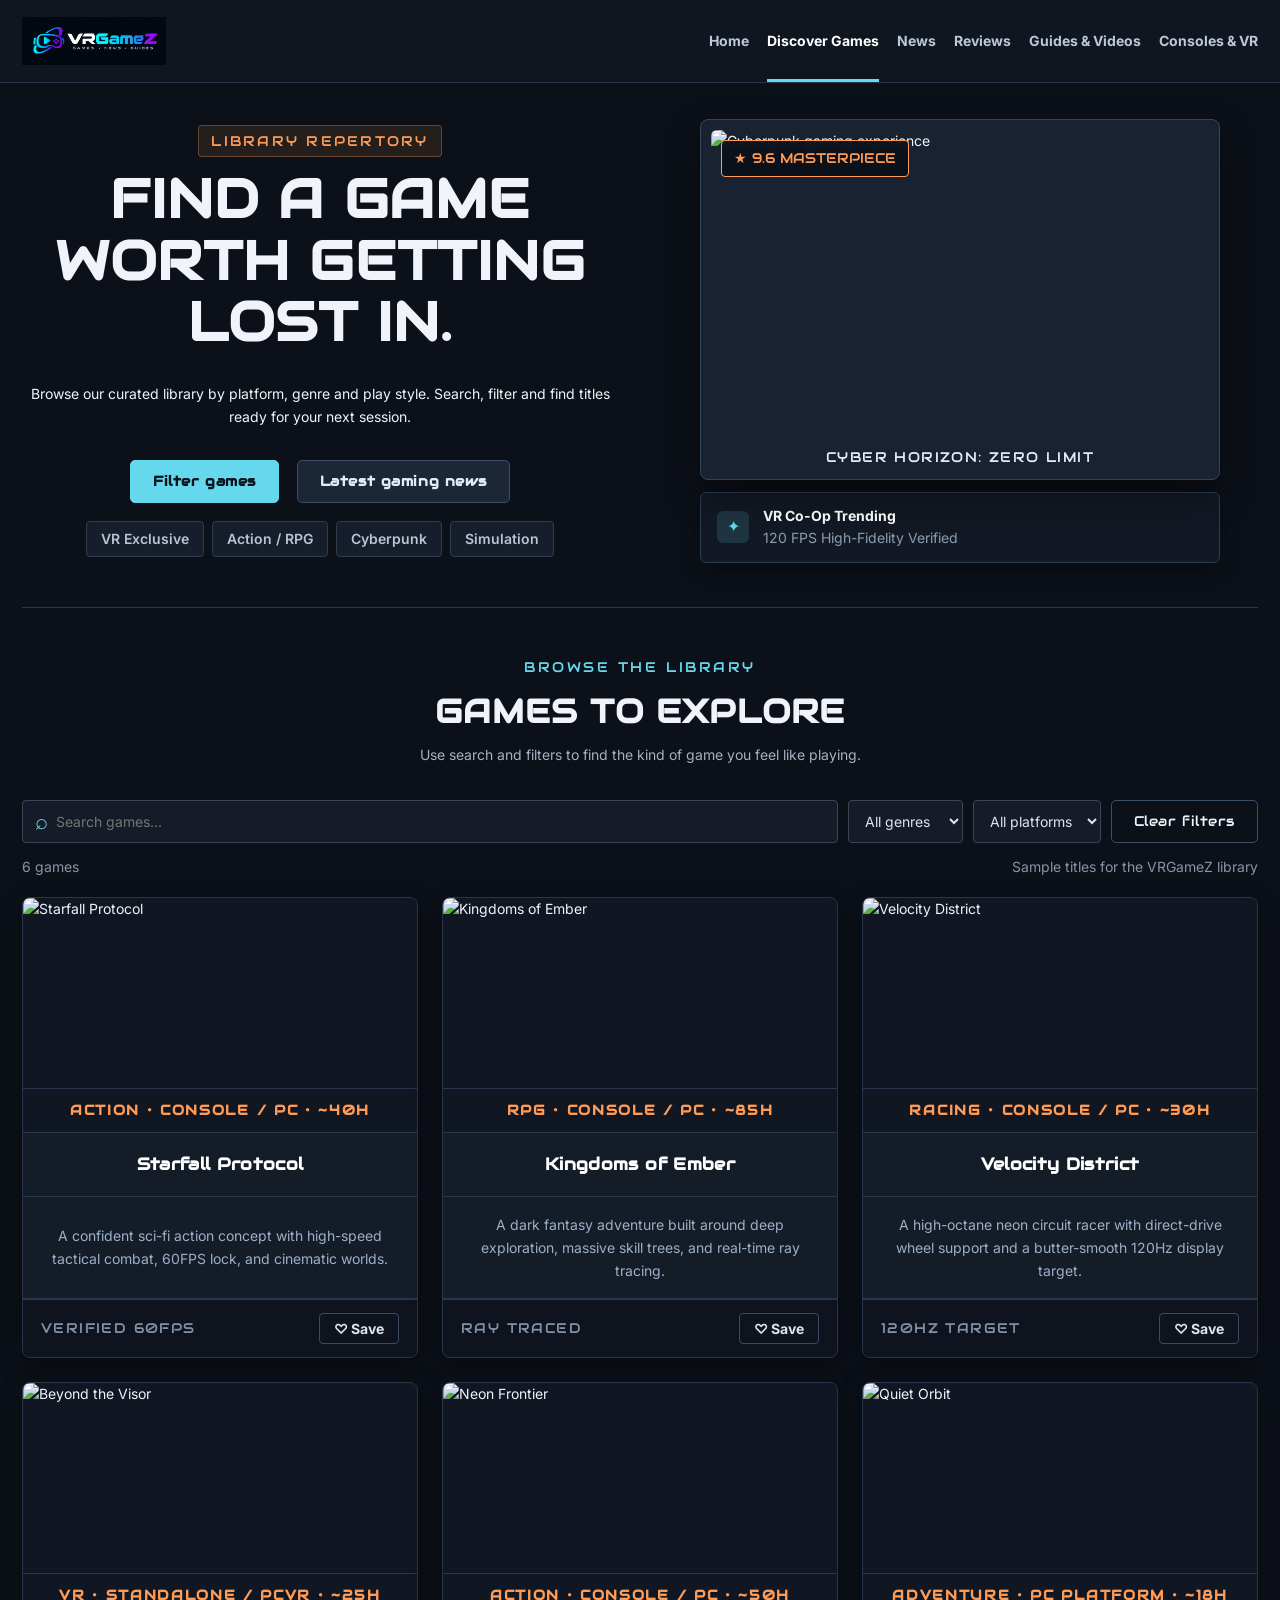
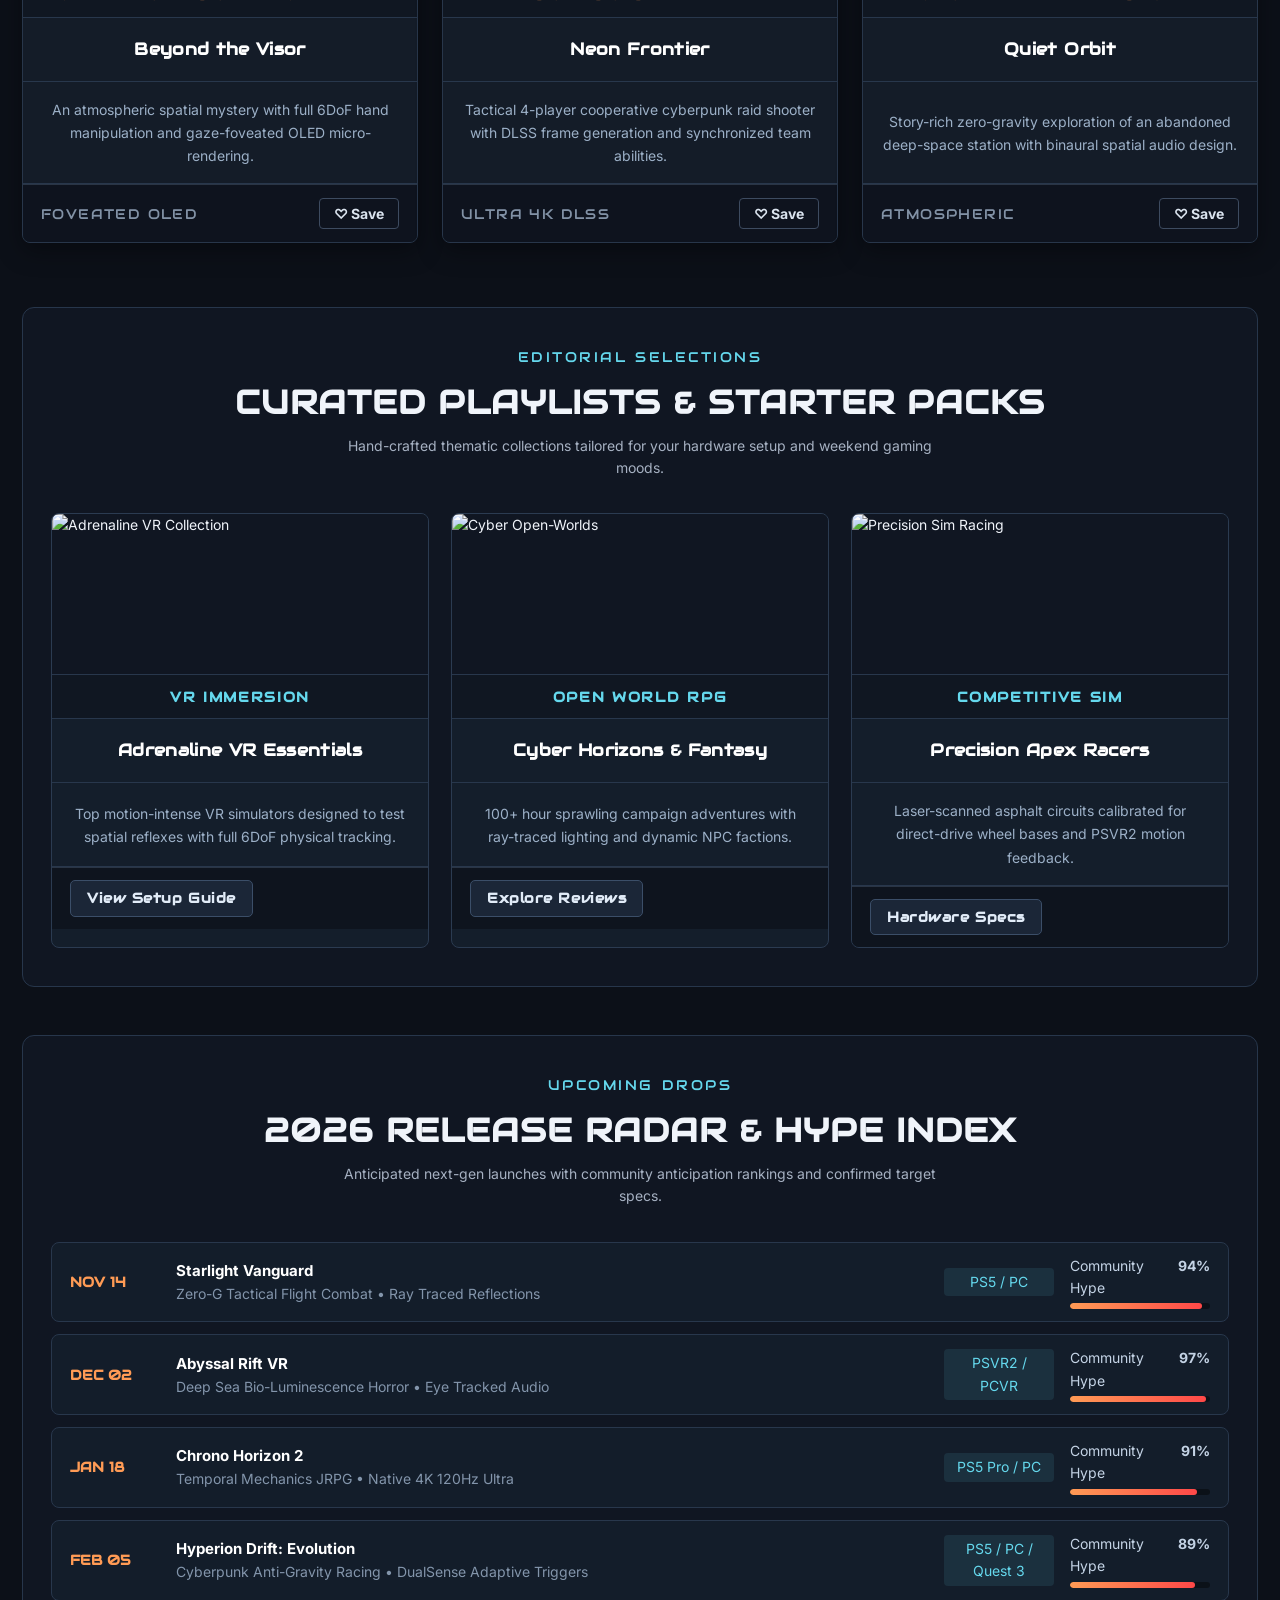
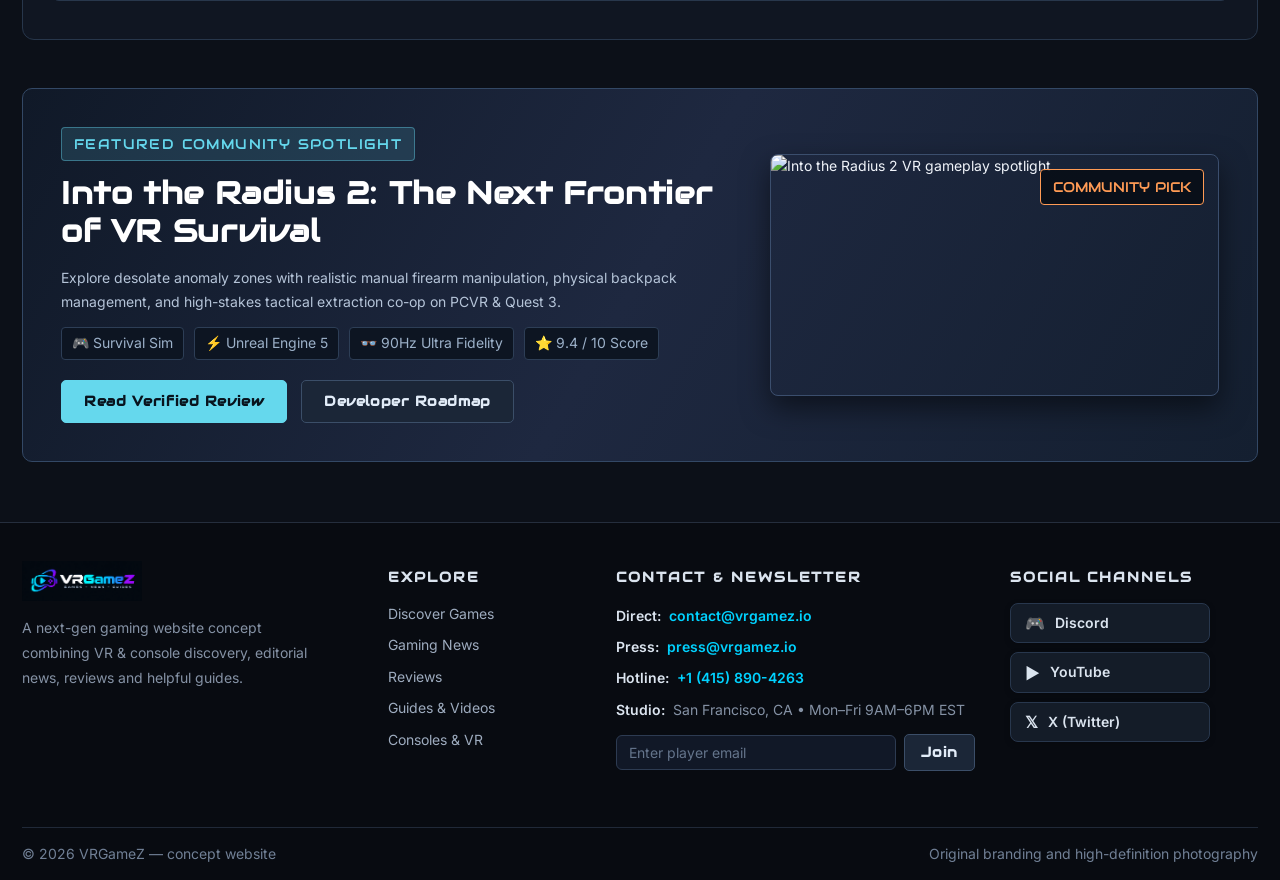
==== commit 4002afcc: "intfixes" ====
--- a/games.html
+++ b/games.html
@@ -418,6 +418,10 @@
     </div>
   </footer>
 
+  <button class="back-to-top" id="back-to-top" aria-label="Back to top" title="Back to top">
+    <svg viewBox="0 0 24 24" fill="none" stroke="currentColor" stroke-width="2.5" stroke-linecap="round" stroke-linejoin="round" aria-hidden="true"><path d="M18 15l-6-6-6 6"/></svg>
+  </button>
+
   <script src="assets/site.js"></script>
 </body>
 </html>
--- a/assets/style.css
+++ b/assets/style.css
@@ -181,15 +181,14 @@
   text-align: center;
 }
 
-/* ================= Hero Section (Viewport Fitted) ================= */
+/* ================= Hero Section ================= */
 .hero {
-  min-height: calc(100vh - 80px);
-  min-height: calc(100dvh - 80px);
+  min-height: auto;
   display: flex;
   flex-direction: column;
   justify-content: center;
   align-items: center;
-  padding: 24px 0 32px;
+  padding: 36px 0 44px;
   box-sizing: border-box;
   width: 100%;
 }
@@ -202,8 +201,7 @@
 .hero-review-spotlight,
 .hero-video-playbook,
 .hero-ecosystem {
-  min-height: calc(100vh - 80px);
-  min-height: calc(100dvh - 80px);
+  min-height: auto;
   box-sizing: border-box;
 }
 
@@ -2052,6 +2050,9 @@
   flex-direction: column;
   gap: 14px;
   text-align: left;
+  height: 100%;
+  box-sizing: border-box;
+  min-width: 0;
   transition: transform 0.2s ease, border-color 0.2s ease;
 }
 
@@ -2882,6 +2883,9 @@
   display: flex;
   flex-direction: column;
   justify-content: space-between;
+  height: 100%;
+  box-sizing: border-box;
+  min-width: 0;
 }
 .community-quote-card p {
   font-size: 14px;
@@ -3060,17 +3064,23 @@
   grid-template-columns: repeat(4, minmax(0, 1fr));
   gap: 18px;
   margin-top: 24px;
+  align-items: stretch;
 }
 .tuning-step-card {
   background: #141e2b;
   border: 1px solid #28384d;
   border-radius: 8px;
-  padding: 20px 16px;
+  padding: 22px 18px;
   text-align: left;
+  display: flex;
+  flex-direction: column;
+  height: 100%;
+  box-sizing: border-box;
+  min-width: 0;
 }
 .tuning-step-num {
   font-family: var(--display);
-  font-size: 14px;
+  font-size: 13px;
   color: var(--blue);
   margin-bottom: 8px;
   display: block;
@@ -3080,24 +3090,36 @@
   font-size: 15px;
   font-weight: 700;
   color: #fff;
-  margin: 0 0 8px;
+  margin: 0 0 10px;
   text-align: left;
+  line-height: 1.35;
+  min-height: 22px;
 }
 .tuning-step-card p {
   font-size: 14px;
   color: #8c9eb2;
-  margin: 0 0 12px;
-  line-height: 1.5;
+  margin: 0 0 16px;
+  line-height: 1.55;
   text-align: left;
+  flex: 1 1 auto;
 }
 .tuning-param {
   font-family: var(--display);
-  font-size: 14px;
+  font-size: 13px;
   color: #39e58c;
   background: rgba(57, 229, 140, 0.1);
-  padding: 4px 8px;
+  padding: 0 10px;
+  height: 28px;
+  min-height: 28px;
+  max-height: 28px;
   border-radius: 4px;
-  display: inline-block;
+  display: inline-flex;
+  align-items: center;
+  justify-content: center;
+  white-space: nowrap;
+  align-self: flex-start;
+  margin-top: auto;
+  box-sizing: border-box;
 }
 
 /* --- NEW 7 (guides.html): Boss Fight Strategies & Weak Point Atlas (.guides-boss-atlas) --- */
@@ -3120,6 +3142,10 @@
   border-radius: 8px;
   padding: 22px;
   text-align: left;
+  display: flex;
+  flex-direction: column;
+  height: 100%;
+  box-sizing: border-box;
 }
 .boss-tag-row {
   display: flex;
@@ -3148,10 +3174,12 @@
   margin: 0 0 14px;
   line-height: 1.6;
   text-align: left;
+  flex: 1 1 auto;
 }
 .phase-breakdown {
   display: flex;
   flex-direction: column;
+  margin-top: auto;
   gap: 6px;
   border-top: 1px solid #222f40;
   padding-top: 12px;
@@ -3183,6 +3211,9 @@
   border-radius: 8px;
   padding: 22px;
   text-align: left;
+  height: 100%;
+  box-sizing: border-box;
+  min-width: 0;
 }
 .optic-tech-card h3 {
   font-family: var(--display);
@@ -3310,6 +3341,12 @@
   line-height: 1.65;
   text-align: left;
 }
+.deep-dive-actions {
+  display: flex;
+  gap: 12px;
+  flex-wrap: wrap;
+  align-items: center;
+}
 
 /* --- NEW 11 (reviews.html): The Hall of Fame: Gold Awardees (.reviews-hall-of-fame) --- */
 .reviews-hall-of-fame {
@@ -3334,6 +3371,9 @@
   box-shadow: 0 12px 30px rgba(255, 194, 71, 0.15);
   display: flex;
   flex-direction: column;
+  height: 100%;
+  box-sizing: border-box;
+  min-width: 0;
 }
 .hall-fame-card img {
   height: 180px;
@@ -3385,17 +3425,74 @@
   .header-inner {
     gap: 15px;
   }
-  .hero {
-    gap: 28px;
-    min-height: calc(100vh - 80px);
-    min-height: calc(100dvh - 80px);
-    padding: 20px 0 28px;
+  .hero,
+  .home-hero,
+  .inner-hero,
+  .hero-portal,
+  .hero-bento,
+  .hero-editorial,
+  .hero-review-spotlight,
+  .hero-video-playbook,
+  .hero-ecosystem {
+    gap: 24px;
+    min-height: auto !important;
+    padding: 28px 0 34px !important;
+    justify-content: flex-start;
   }
   .hero-visual img {
-    height: clamp(260px, 38vh, 340px);
+    height: clamp(240px, 34vh, 320px);
+  }
+  .tuning-grid {
+    gap: 12px;
+    align-items: stretch;
+  }
+  .tuning-step-card {
+    padding: 16px 12px;
+    display: flex;
+    flex-direction: column;
+    height: 100%;
+    box-sizing: border-box;
+  }
+  .tuning-step-card h3 {
+    font-size: 14px;
+    min-height: 22px;
+    margin: 0 0 8px;
+    line-height: 1.35;
+    display: block;
+  }
+  .tuning-step-card p {
+    font-size: 13px;
+    line-height: 1.5;
+    margin-bottom: 14px;
+    flex: 1 1 auto;
+  }
+  .tuning-param {
+    font-size: 11px;
+    padding: 0 8px;
+    height: 26px;
+    min-height: 26px;
+    max-height: 26px;
+    white-space: nowrap;
+    letter-spacing: -0.2px;
+    margin-top: auto;
+    align-self: flex-start;
+    display: inline-flex;
+    align-items: center;
+    justify-content: center;
+    box-sizing: border-box;
   }
   .content-grid {
     gap: 13px;
+  }
+  .news-magazine-grid,
+  .reviews-scorecard-grid,
+  .guides-masterclass-grid,
+  .hardware-arch-grid,
+  .community-reel-grid,
+  .hall-of-fame-grid,
+  .optics-columns,
+  .ecosystem-columns {
+    gap: 16px;
   }
 }
 
@@ -3428,11 +3525,17 @@
     border-bottom: 1px solid #253042;
     font-size: 14px;
   }
-  .hero {
-    min-height: calc(100vh - 72px);
-    min-height: calc(100dvh - 72px);
-    padding: 20px 0 24px;
-    align-content: center;
+  .hero,
+  .home-hero,
+  .inner-hero,
+  .hero-portal,
+  .hero-bento,
+  .hero-editorial,
+  .hero-review-spotlight,
+  .hero-video-playbook,
+  .hero-ecosystem {
+    min-height: auto !important;
+    padding: 20px 0 26px !important;
   }
   .hero-portal,
   .hero-bento,
@@ -3468,20 +3571,13 @@
   .editorial-card img {
     height: clamp(180px, 24vh, 240px);
   }
+  /* Even item grids (2 columns) */
   .feature-grid,
-  .content-grid,
   .games-catalog-grid,
-  .news-magazine-grid,
-  .reviews-scorecard-grid,
-  .guides-masterclass-grid,
-  .hardware-arch-grid,
   .hardware-radar-grid,
-  .community-reel-grid,
   .playlist-grid,
   .tuning-grid,
-  .optics-columns,
-  .battlestation-checklist-grid,
-  .hall-of-fame-grid {
+  .battlestation-checklist-grid {
     grid-template-columns: repeat(2, minmax(0, 1fr));
   }
   .deep-dive-card {
@@ -3505,11 +3601,69 @@
     grid-template-columns: 1fr;
     gap: 24px;
   }
-  .ecosystem-columns {
-    grid-template-columns: repeat(2, minmax(0, 1fr));
-  }
   .footer-main {
     grid-template-columns: 1fr 1fr;
+  }
+}
+
+/* ================= Tab View 3-Card Centering (541px to 960px) ================= */
+@media (min-width: 541px) and (max-width: 960px) {
+  /* 3-card sections on tab view: 2 cards in Row 1, 3rd card in Centre on Row 2 */
+  .community-reel-grid,
+  .hall-of-fame-grid,
+  .content-grid.news-magazine-grid,
+  .news-magazine-grid,
+  .content-grid.reviews-scorecard-grid,
+  .reviews-scorecard-grid,
+  .content-grid.guides-masterclass-grid,
+  .guides-masterclass-grid,
+  .content-grid.hardware-arch-grid,
+  .hardware-arch-grid,
+  .optics-columns,
+  .ecosystem-columns,
+  .content-grid:has(> :nth-child(3):last-child) {
+    display: grid !important;
+    grid-template-columns: repeat(4, minmax(0, 1fr)) !important;
+  }
+
+  .community-reel-grid > :nth-child(1),
+  .hall-of-fame-grid > :nth-child(1),
+  .news-magazine-grid > :nth-child(1),
+  .reviews-scorecard-grid > :nth-child(1),
+  .guides-masterclass-grid > :nth-child(1),
+  .hardware-arch-grid > :nth-child(1),
+  .optics-columns > :nth-child(1),
+  .ecosystem-columns > :nth-child(1),
+  .content-grid:has(> :nth-child(3):last-child) > :nth-child(1) {
+    grid-column: 1 / span 2;
+    grid-row: 1;
+  }
+
+  .community-reel-grid > :nth-child(2),
+  .hall-of-fame-grid > :nth-child(2),
+  .news-magazine-grid > :nth-child(2),
+  .reviews-scorecard-grid > :nth-child(2),
+  .guides-masterclass-grid > :nth-child(2),
+  .hardware-arch-grid > :nth-child(2),
+  .optics-columns > :nth-child(2),
+  .ecosystem-columns > :nth-child(2),
+  .content-grid:has(> :nth-child(3):last-child) > :nth-child(2) {
+    grid-column: 3 / span 2;
+    grid-row: 1;
+  }
+
+  .community-reel-grid > :nth-child(3),
+  .hall-of-fame-grid > :nth-child(3),
+  .news-magazine-grid > :nth-child(3),
+  .reviews-scorecard-grid > :nth-child(3),
+  .guides-masterclass-grid > :nth-child(3),
+  .hardware-arch-grid > :nth-child(3),
+  .optics-columns > :nth-child(3),
+  .ecosystem-columns > :nth-child(3),
+  .content-grid:has(> :nth-child(3):last-child) > :nth-child(3),
+  .card-centered-tab {
+    grid-column: 2 / span 2 !important;
+    grid-row: 2 !important;
   }
 }
 
@@ -3520,11 +3674,18 @@
   .brand-logo {
     height: 38px;
   }
-  .hero {
-    min-height: calc(100vh - 72px);
-    min-height: calc(100dvh - 72px);
-    padding: 14px 0 18px;
-    gap: 12px;
+  .hero,
+  .home-hero,
+  .inner-hero,
+  .hero-portal,
+  .hero-bento,
+  .hero-editorial,
+  .hero-review-spotlight,
+  .hero-video-playbook,
+  .hero-ecosystem {
+    min-height: auto !important;
+    padding: 16px 0 20px !important;
+    gap: 14px;
   }
   .hero h1 {
     font-size: clamp(22px, 6vw, 28px);
@@ -3578,7 +3739,8 @@
   .news-wire-footer,
   .benchmark-actions,
   .troubleshoot-actions,
-  .ecosystem-actions {
+  .ecosystem-actions,
+  .deep-dive-actions {
     flex-direction: column;
     width: 100%;
     gap: 10px;
@@ -3588,9 +3750,12 @@
   .news-wire-footer .btn,
   .benchmark-actions .btn,
   .troubleshoot-actions .btn,
-  .ecosystem-actions .btn {
+  .ecosystem-actions .btn,
+  .deep-dive-actions .btn {
     width: 100%;
     text-align: center;
+    justify-content: center;
+    box-sizing: border-box;
   }
   .newsletter-bar {
     flex-direction: column;
@@ -3614,6 +3779,19 @@
   .battlestation-checklist-grid,
   .hall-of-fame-grid {
     grid-template-columns: 1fr;
+  }
+  .community-reel-grid > *,
+  .hall-of-fame-grid > *,
+  .news-magazine-grid > *,
+  .reviews-scorecard-grid > *,
+  .guides-masterclass-grid > *,
+  .hardware-arch-grid > *,
+  .optics-columns > *,
+  .ecosystem-columns > *,
+  .content-grid > *,
+  .card-centered-tab {
+    grid-column: auto !important;
+    grid-row: auto !important;
   }
   .leaderboard-row {
     grid-template-columns: 32px 1fr;
@@ -3691,3 +3869,68 @@
     text-align: right;
   }
 }
+
+/* ================= Back to Top Floating Button ================= */
+.back-to-top {
+  position: fixed;
+  bottom: 28px;
+  right: 28px;
+  width: 46px;
+  height: 46px;
+  border-radius: 50%;
+  background: rgba(18, 26, 38, 0.92);
+  backdrop-filter: blur(8px);
+  -webkit-backdrop-filter: blur(8px);
+  border: 1.5px solid var(--blue);
+  color: var(--blue);
+  display: flex;
+  align-items: center;
+  justify-content: center;
+  cursor: pointer;
+  z-index: 999;
+  box-shadow: 0 4px 16px rgba(0, 0, 0, 0.5), 0 0 10px rgba(101, 216, 237, 0.2);
+  opacity: 0;
+  visibility: hidden;
+  pointer-events: none;
+  transform: translateY(16px);
+  transition: opacity 0.3s ease, visibility 0.3s ease, transform 0.3s ease, background 0.2s ease, box-shadow 0.2s ease, border-color 0.2s ease, color 0.2s ease;
+}
+
+.back-to-top.visible {
+  opacity: 1;
+  visibility: visible;
+  pointer-events: auto;
+  transform: translateY(0);
+}
+
+.back-to-top:hover {
+  background: var(--blue);
+  color: #0b141e;
+  border-color: var(--blue);
+  box-shadow: 0 0 20px rgba(101, 216, 237, 0.6), 0 8px 24px rgba(0, 0, 0, 0.6);
+  transform: translateY(-3px);
+}
+
+.back-to-top:active {
+  transform: translateY(0);
+}
+
+.back-to-top svg {
+  width: 20px;
+  height: 20px;
+  transition: transform 0.2s ease;
+}
+
+.back-to-top:hover svg {
+  transform: translateY(-2px);
+}
+
+@media (max-width: 540px) {
+  .back-to-top {
+    bottom: 20px;
+    right: 20px;
+    width: 42px;
+    height: 42px;
+  }
+}
+
